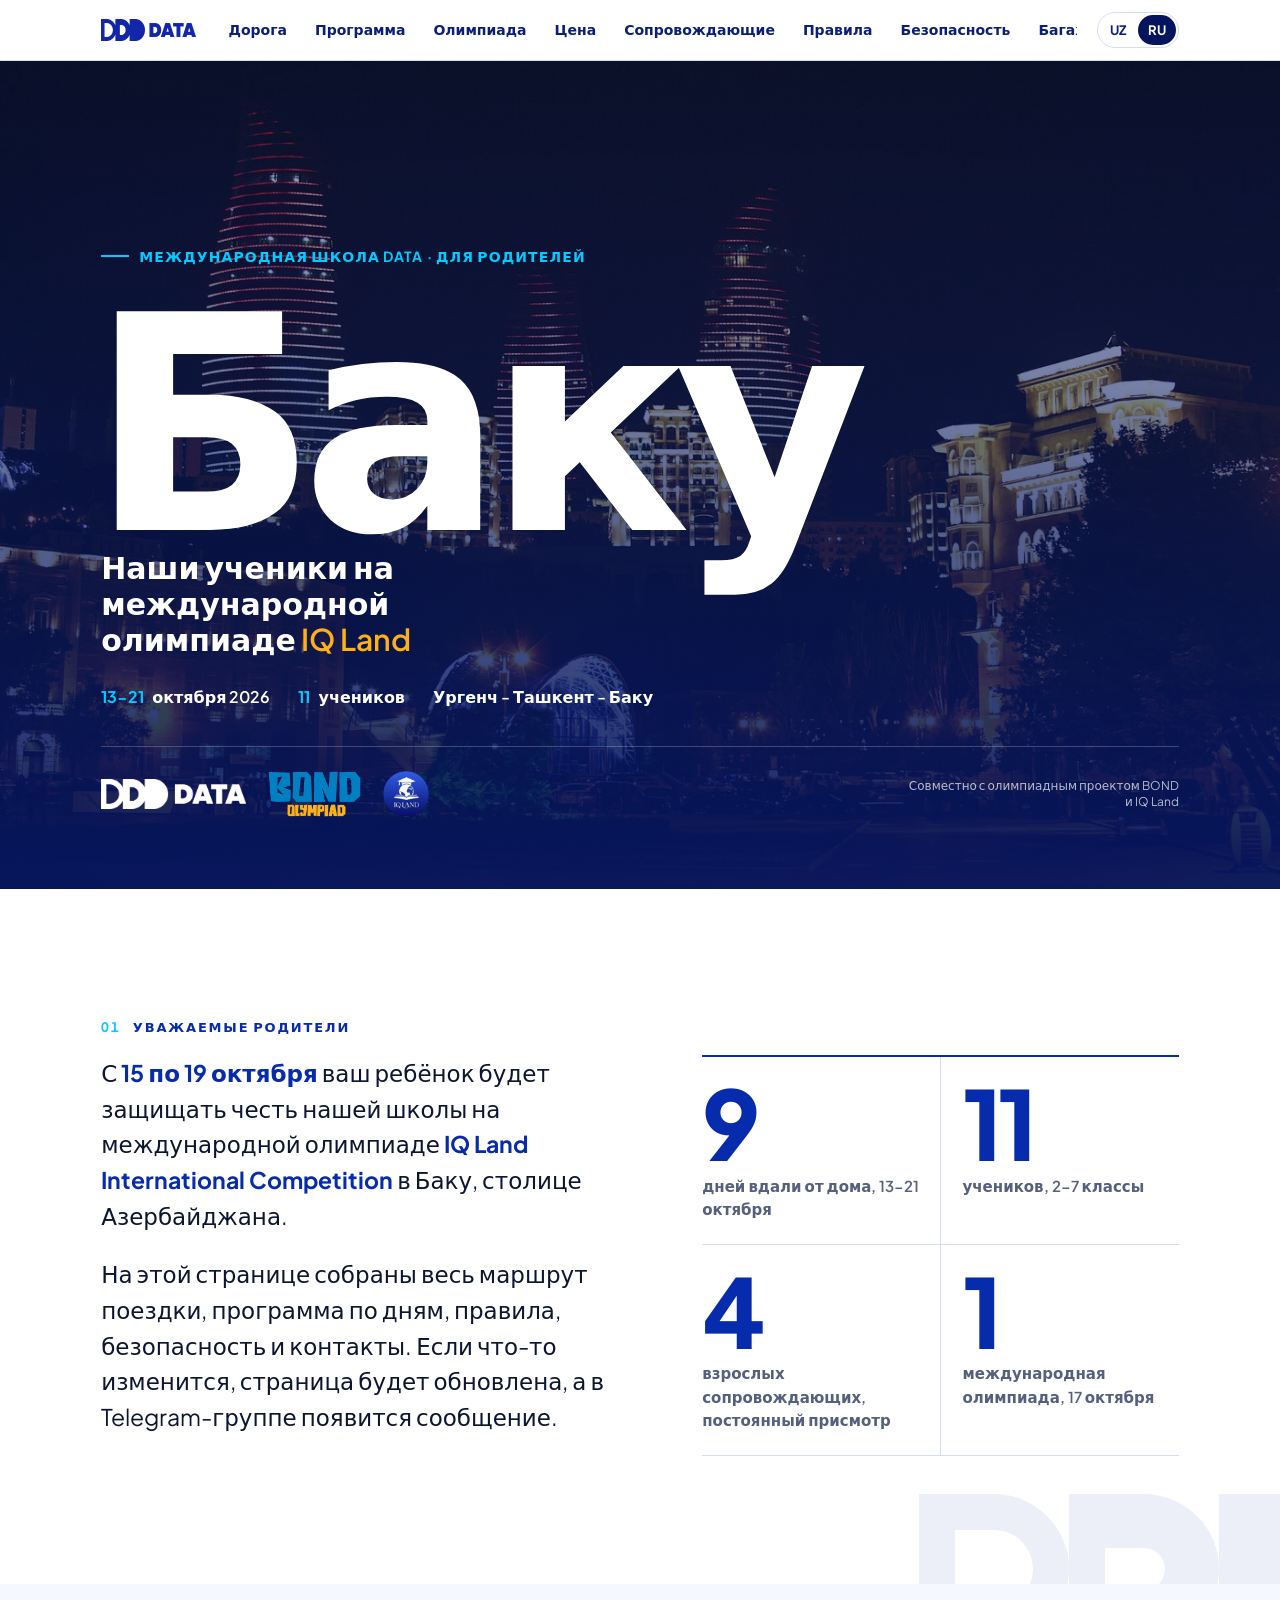
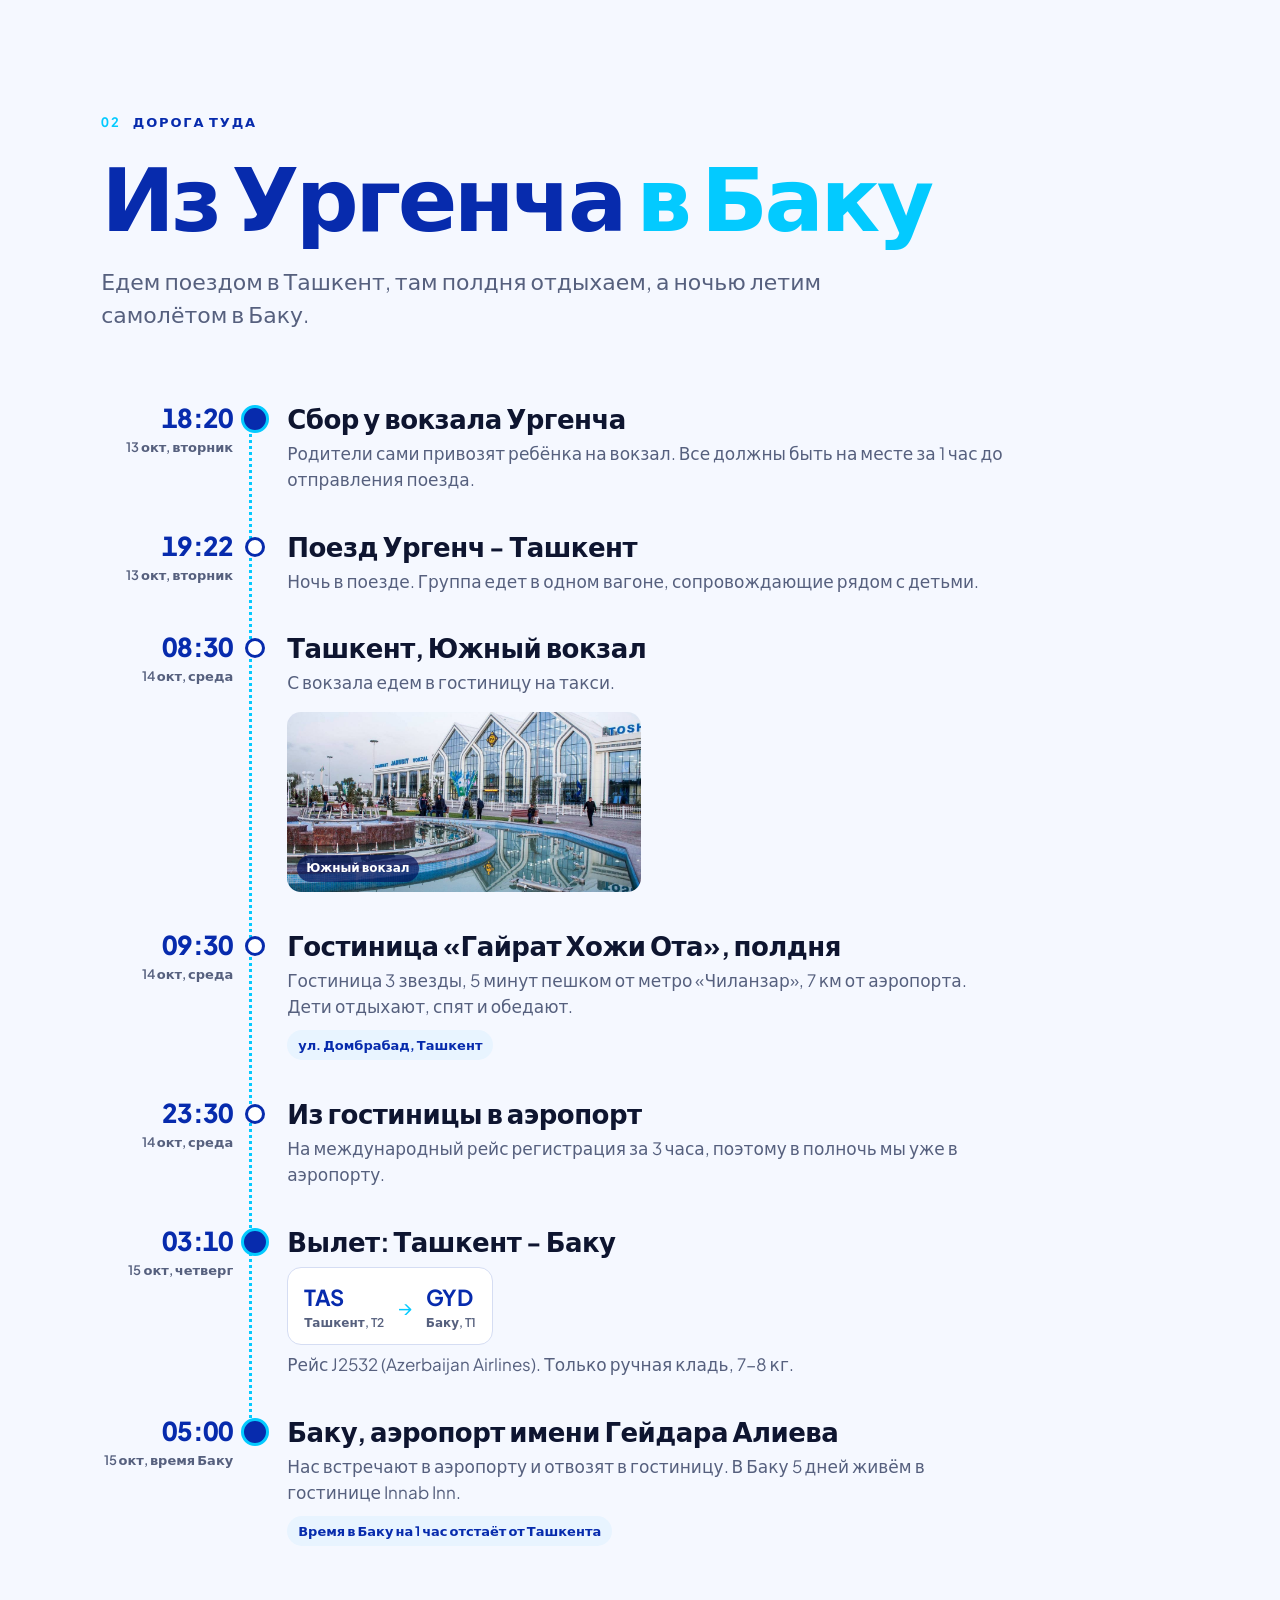
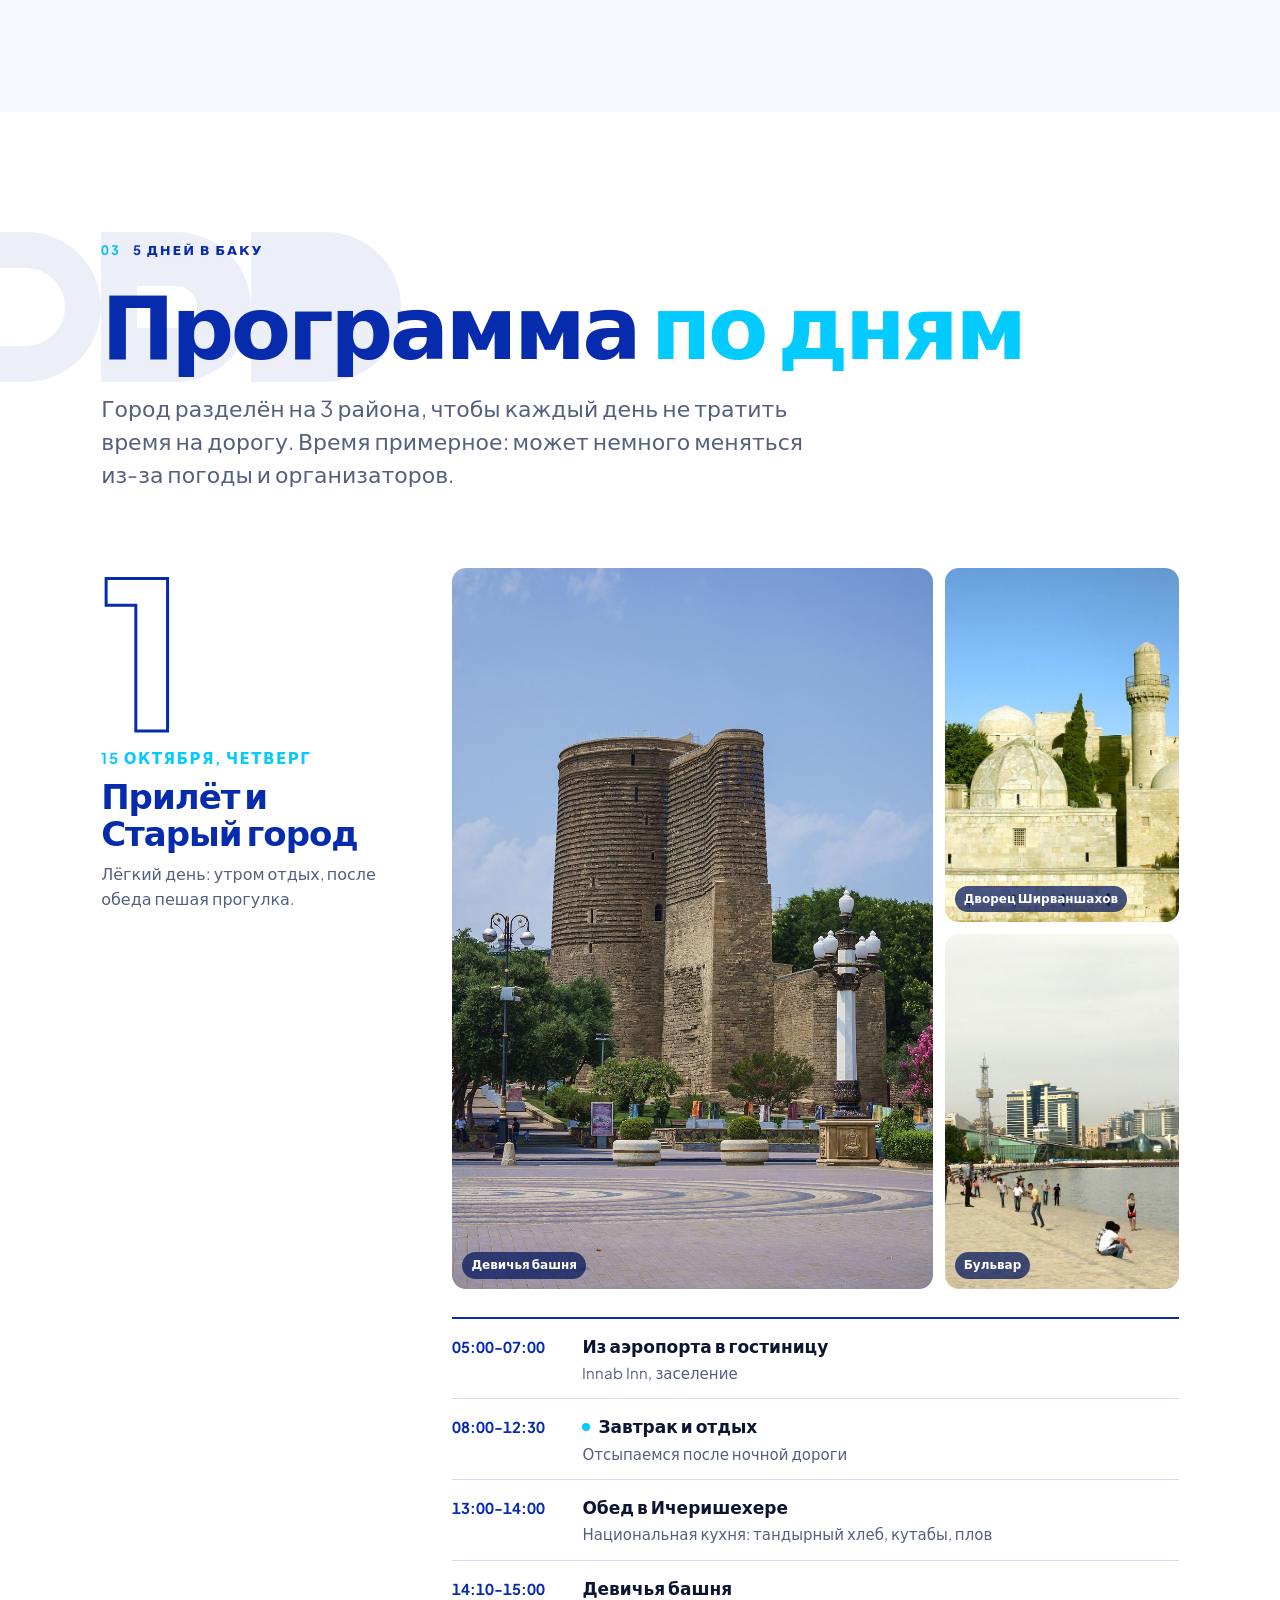
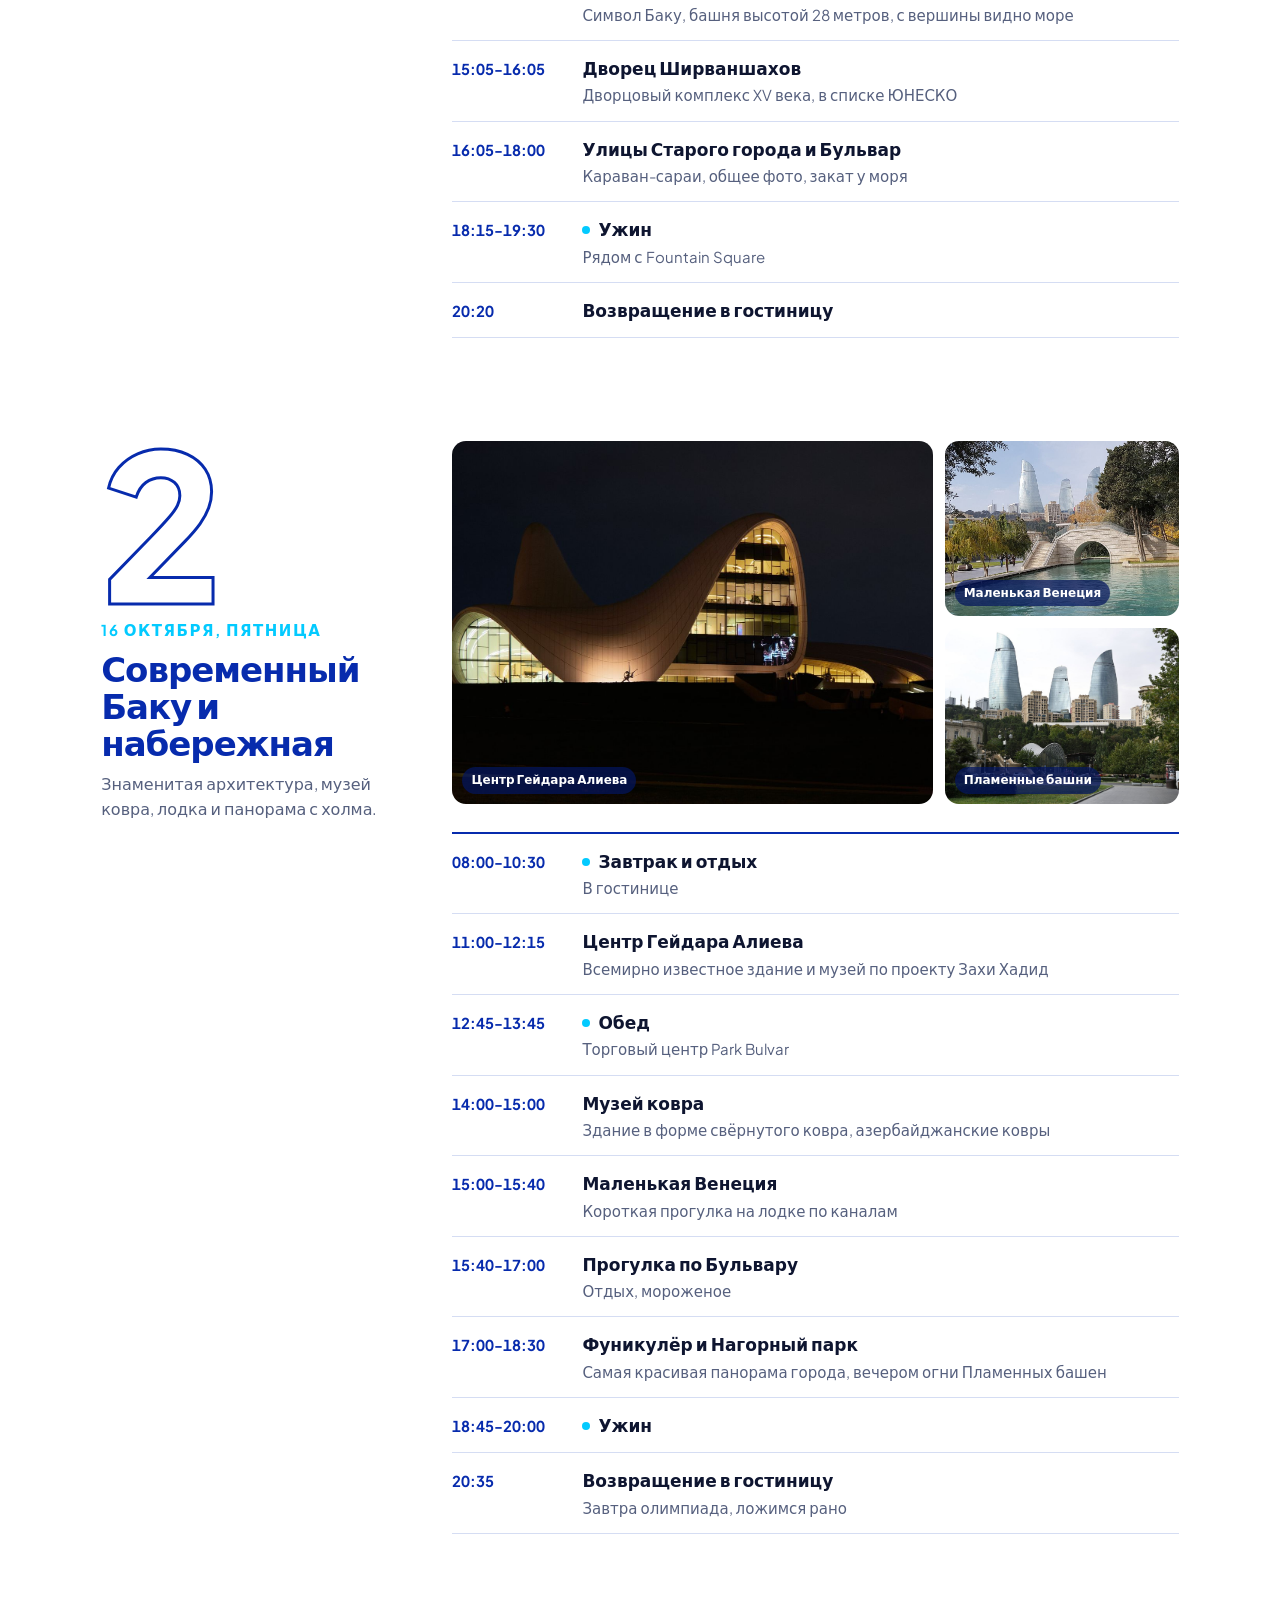
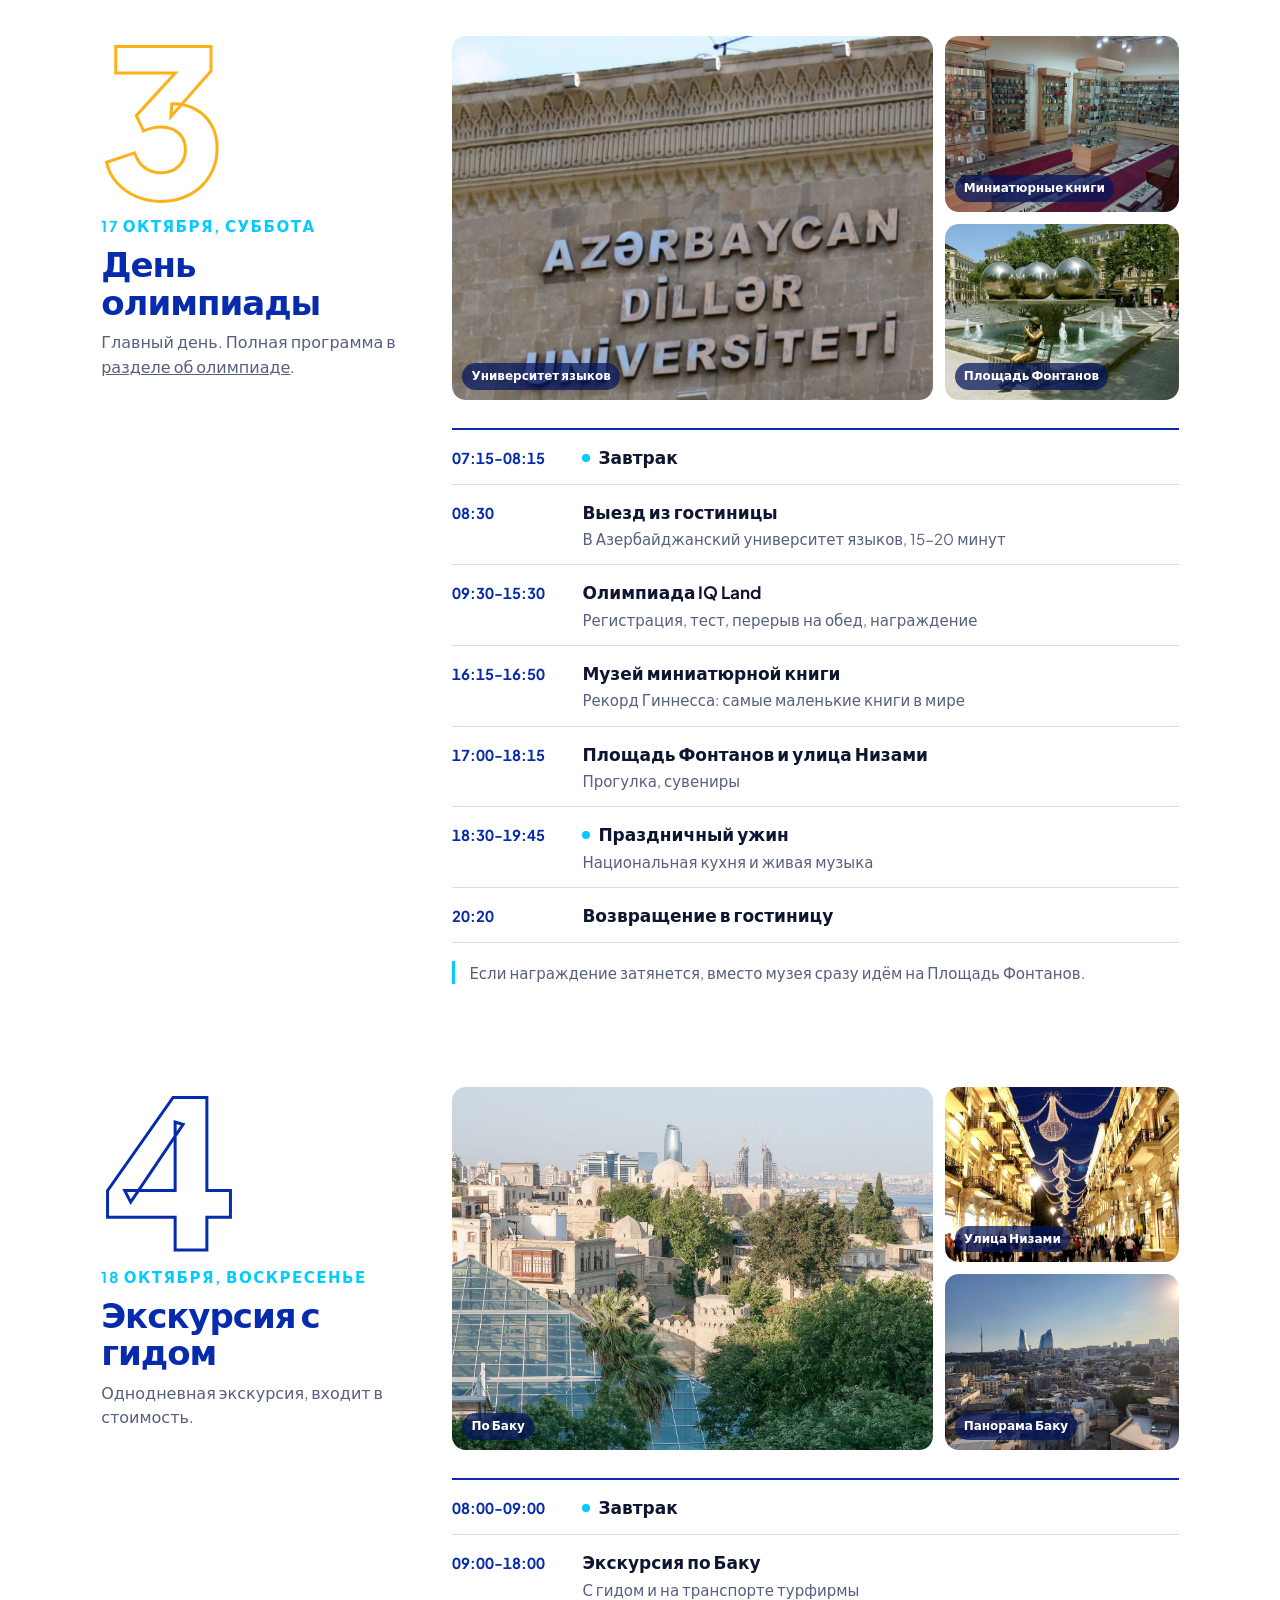
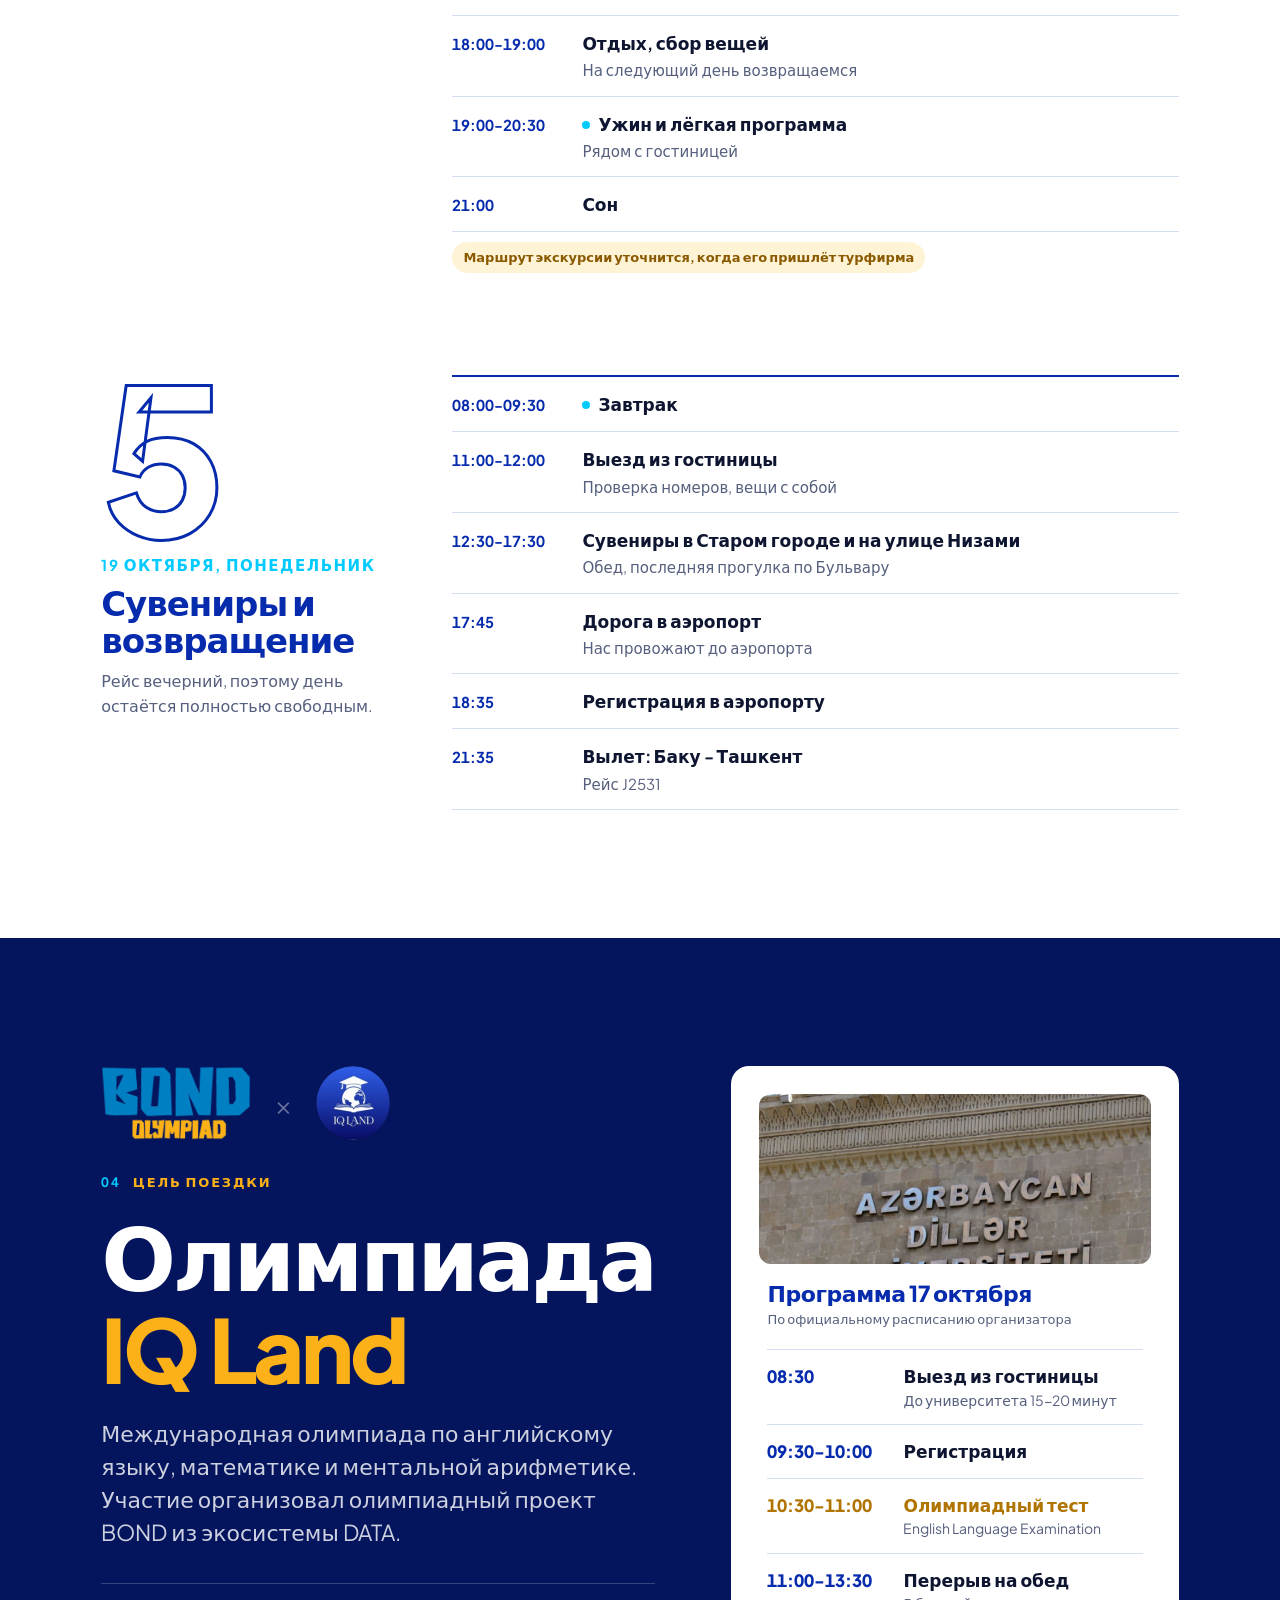
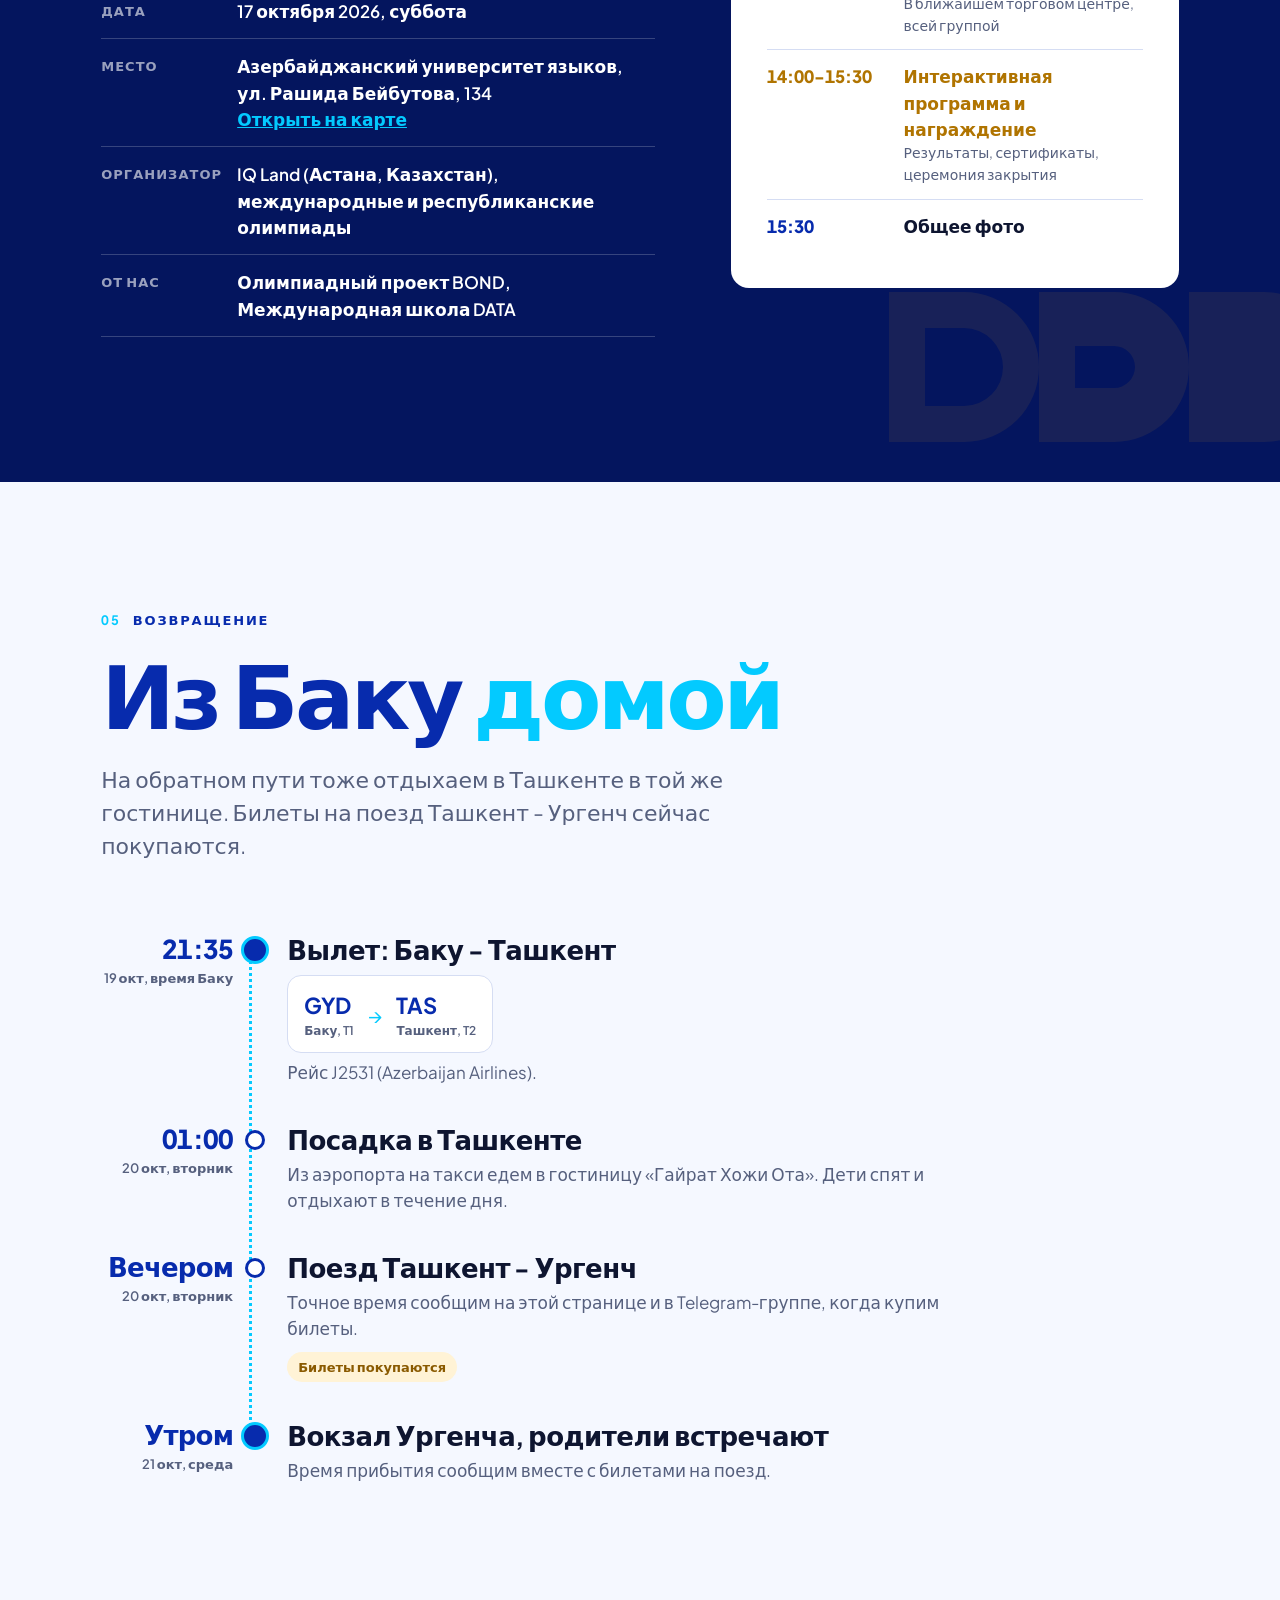
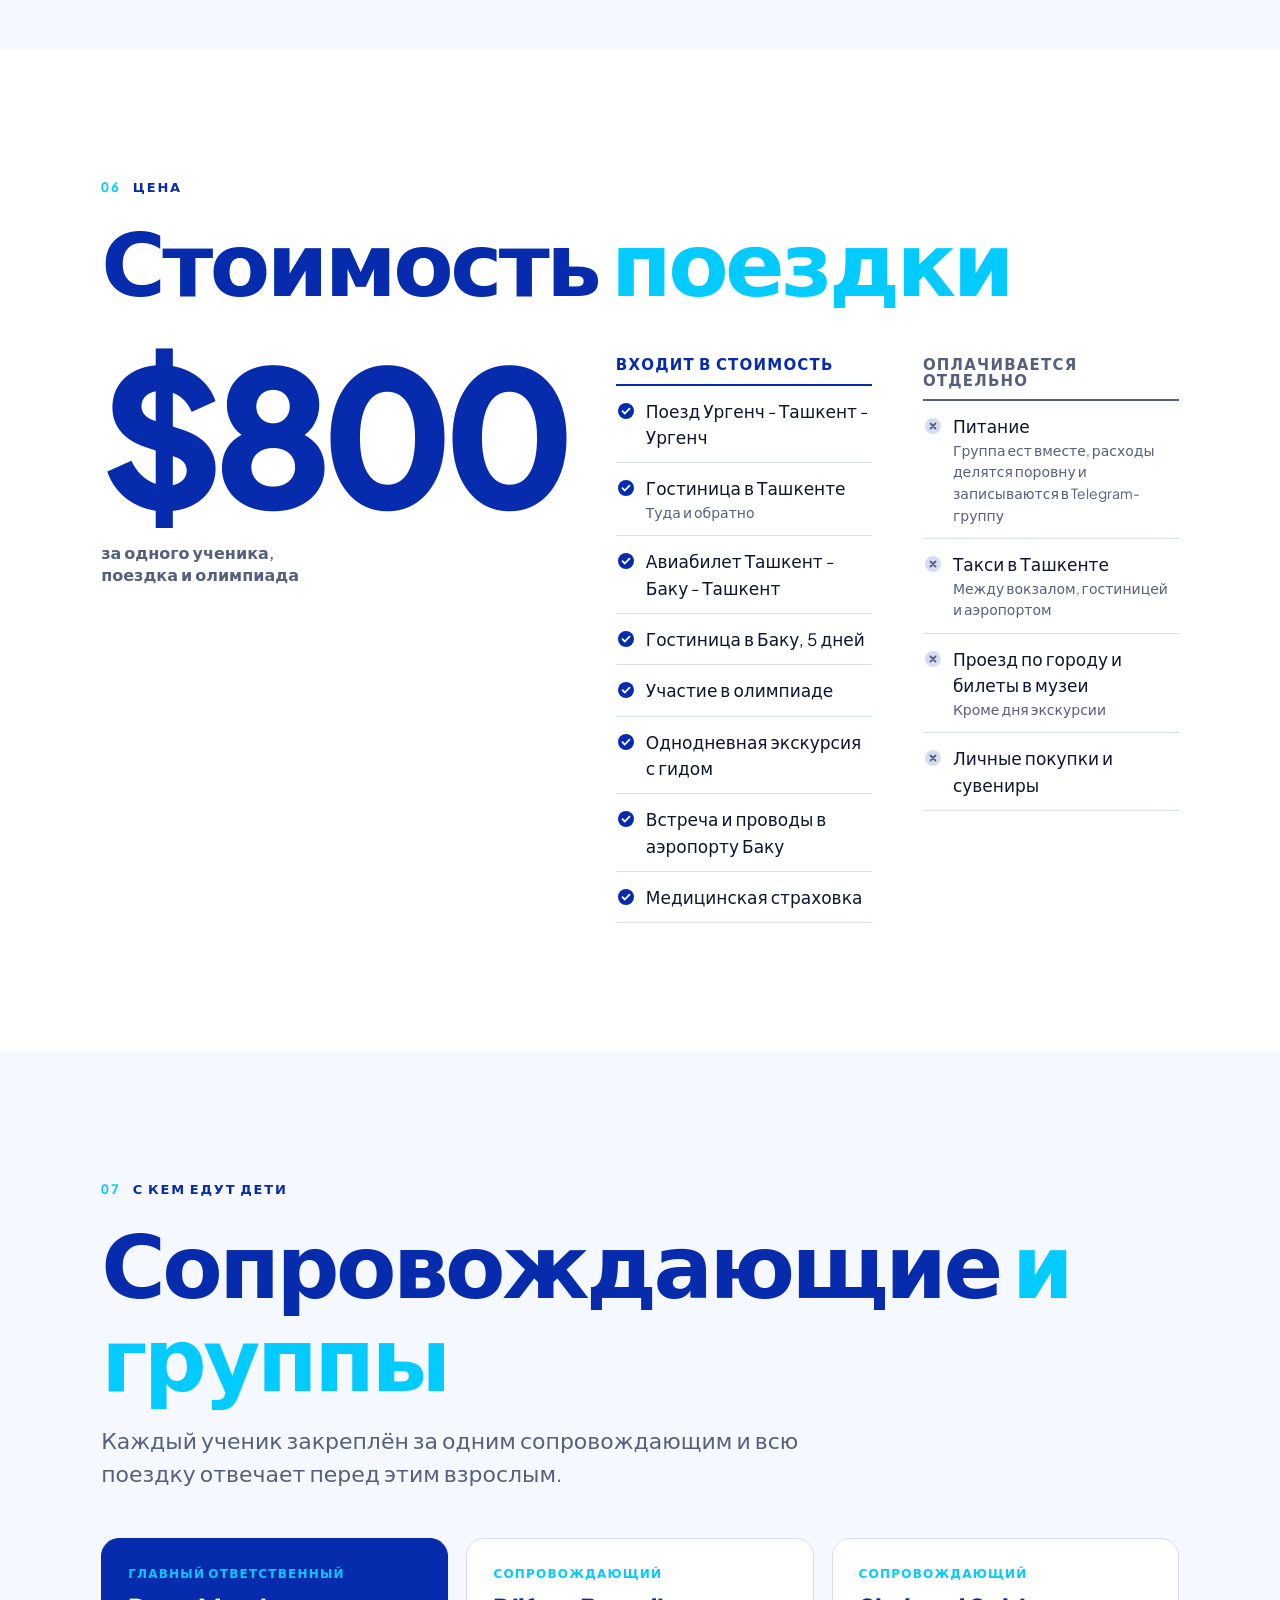
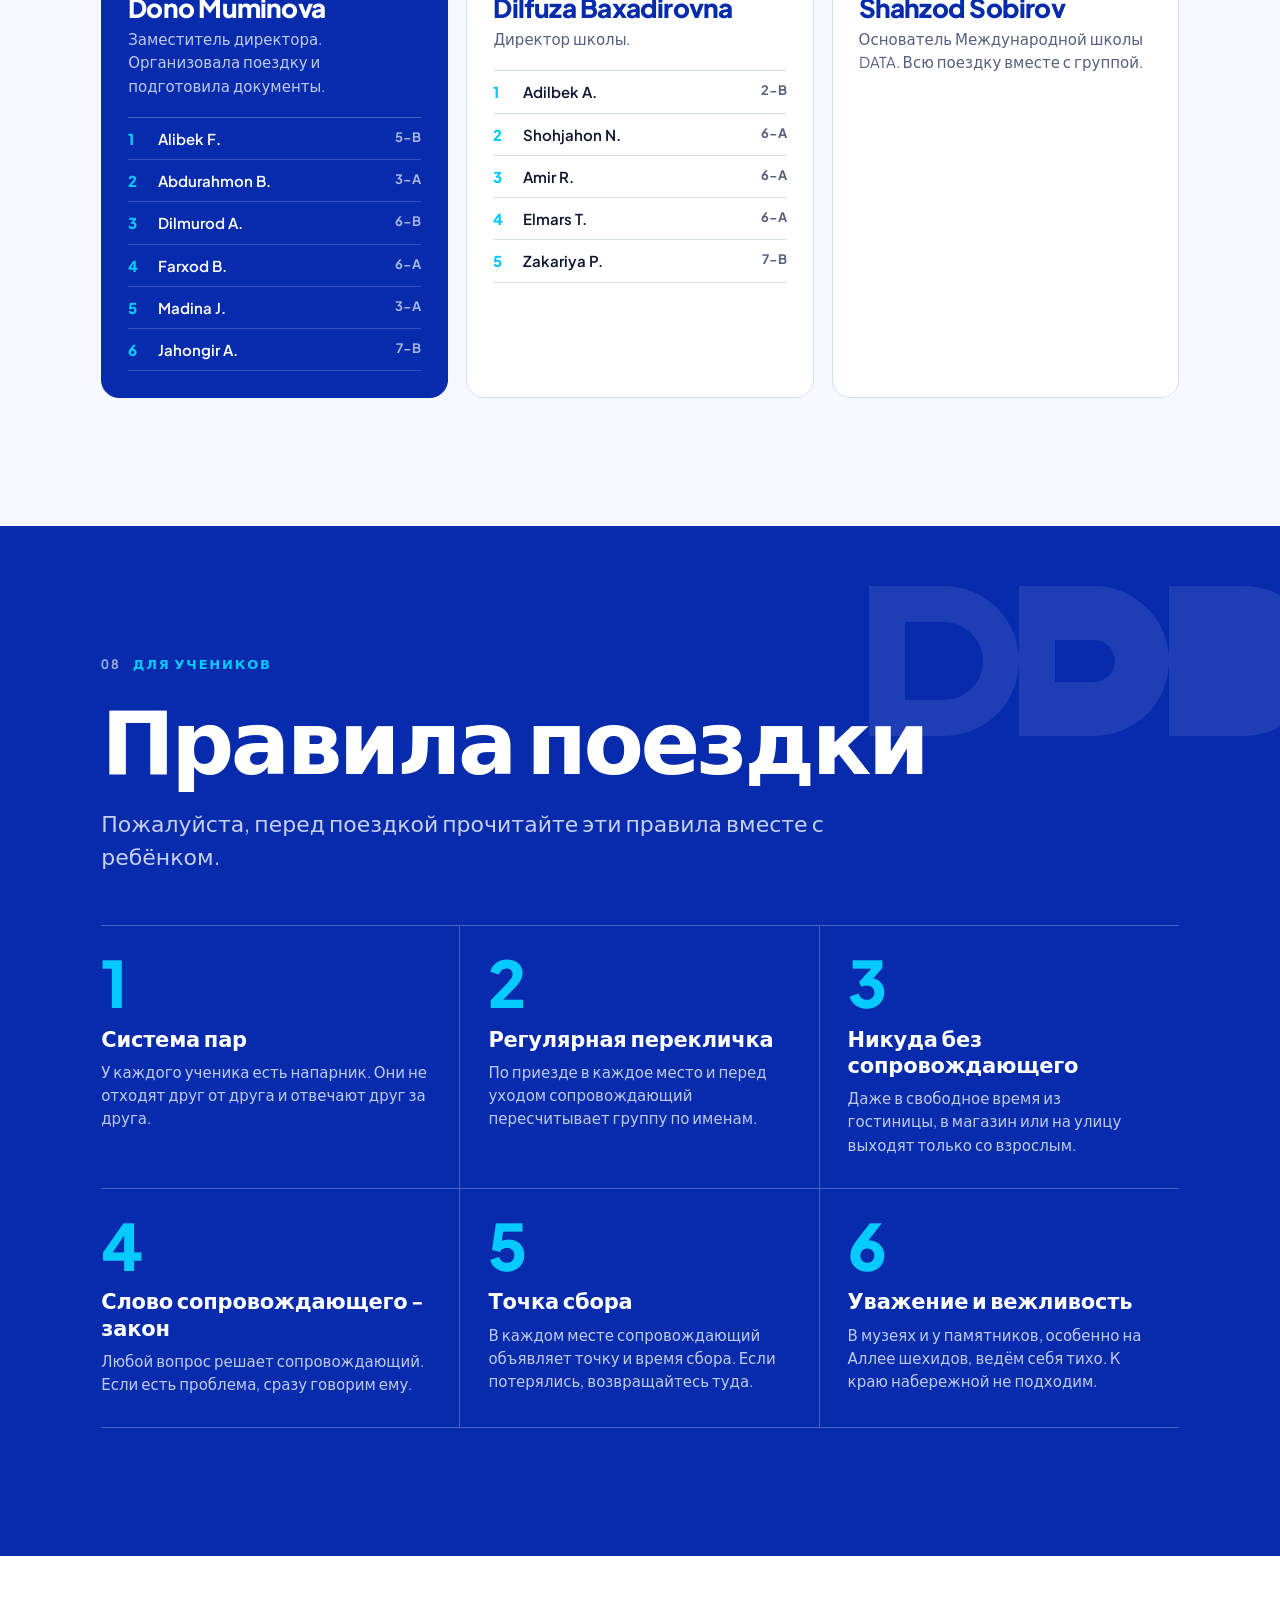
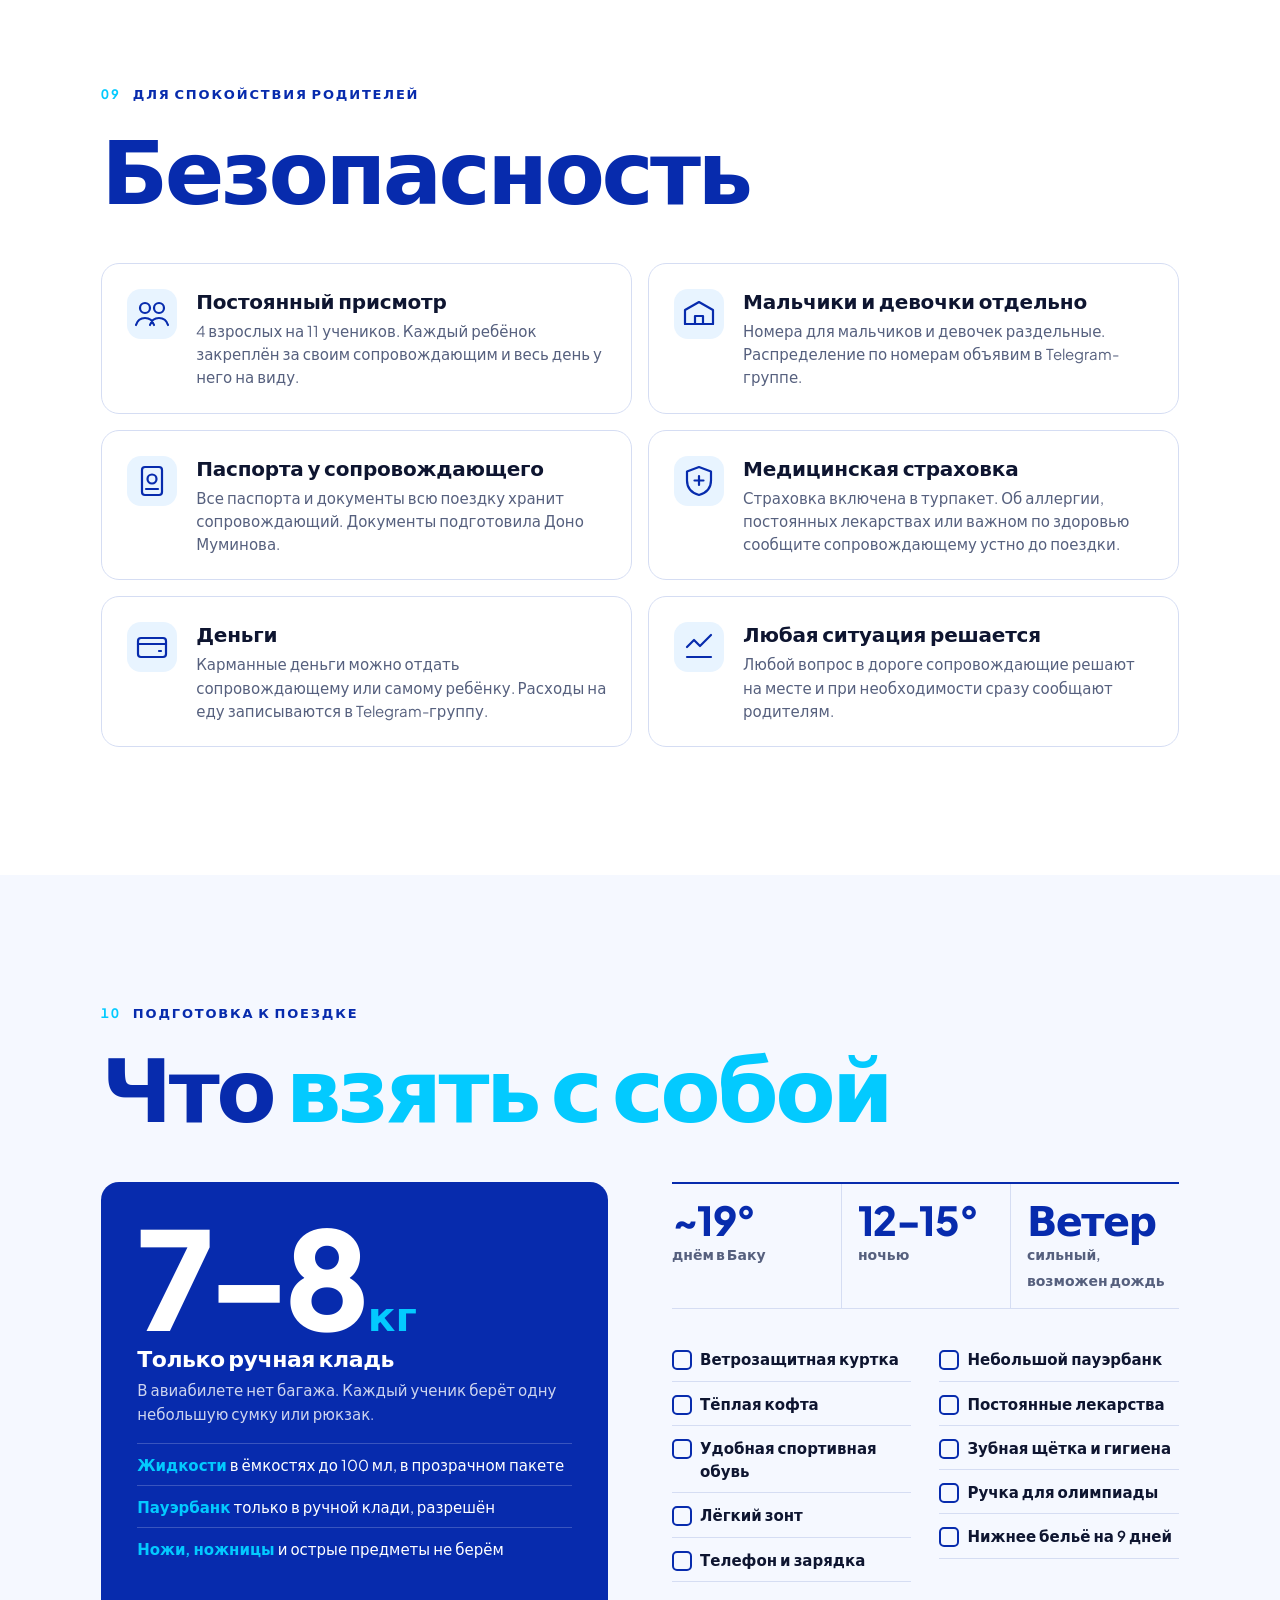
==== ru.html @ d2e6fbbd "Rus tili versiyasi (ru.html) va til almashtirgich qo'shildi Ism-familiya tuzatildi: Shahzod Sobirov." ====
<!doctype html>
<html lang="ru">
<head>
<meta charset="utf-8">
<meta name="viewport" content="width=device-width, initial-scale=1, viewport-fit=cover">
<title>Поездка в Баку 2026 - Международная школа DATA</title>
<meta name="description" content="Для родителей: 13-21 октября, Ургенч - Ташкент - Баку. Международная олимпиада IQ Land, программа поездки, правила, безопасность и связь.">
<meta name="robots" content="noindex, nofollow">
<meta name="theme-color" content="#04155E">
<meta property="og:type" content="website">
<meta property="og:title" content="Поездка в Баку 2026 - Международная школа DATA">
<meta property="og:description" content="Для родителей: программа, олимпиада, правила, безопасность и связь. 13-21 октября.">
<meta property="og:image" content="assets/og.jpg">
<link rel="alternate" hreflang="uz" href="index.html">
<link rel="icon" href="assets/logo/favicon.png">
<link rel="preconnect" href="https://fonts.googleapis.com">
<link rel="preconnect" href="https://fonts.gstatic.com" crossorigin>
<link href="https://fonts.googleapis.com/css2?family=Plus+Jakarta+Sans:wght@400;500;600;700;800&display=swap" rel="stylesheet">
<link rel="stylesheet" href="style.css">
</head>
<body>

<svg width="0" height="0" style="position:absolute" aria-hidden="true">
  <defs>
    <symbol id="ddd" viewBox="0 0 300 100">
      <path fill-rule="evenodd" d="M0 0H50A50 50 0 0 1 50 100H0ZM24 24H50A26 26 0 0 1 50 76H24Z"/>
      <path fill-rule="evenodd" d="M100 0H150A50 50 0 0 1 150 100H100ZM124 36H150A14 14 0 0 1 150 64H124Z"/>
      <path d="M200 0H250A50 50 0 0 1 250 100H200Z"/>
    </symbol>
  </defs>
</svg>

<header class="bar">
  <div class="wrap">
    <a href="#top" aria-label="В начало"><img class="bar__logo" src="assets/logo/data-blue.png" alt="Международная школа DATA"></a>
    <nav aria-label="Разделы">
      <a href="#yol">Дорога</a>
      <a href="#dastur">Программа</a>
      <a href="#olimpiada">Олимпиада</a>
      <a href="#narx">Цена</a>
      <a href="#nazoratchilar">Сопровождающие</a>
      <a href="#qoidalar">Правила</a>
      <a href="#xavfsizlik">Безопасность</a>
      <a href="#yuk">Багаж</a>
      <a href="#aloqa">Связь</a>
    </nav>
    <div class="lang" aria-label="Язык"><a href="index.html" lang="uz">UZ</a><a href="ru.html" aria-current="page" lang="ru">RU</a></div>
  </div>
</header>

<main id="top">

<!-- 1. HERO -->
<section class="hero">
  <img class="hero__img" src="assets/img/cover.jpg" alt="Вечерний Баку, Пламенные башни" fetchpriority="high">
  <div class="wrap">
    <div class="hero__kicker">Международная школа DATA · Для родителей</div>
    <h1>Баку</h1>
    <p class="hero__sub">Наши ученики на международной олимпиаде <em>IQ Land</em></p>
    <div class="hero__meta">
      <span><b>13-21</b> октября 2026</span>
      <span><b>11</b> учеников</span>
      <span>Ургенч - Ташкент - Баку</span>
    </div>
    <div class="hero__logos">
      <img src="assets/logo/data-white.png" alt="DATA">
      <img class="bond" src="assets/logo/bond.png" alt="BOND Olympiad">
      <img class="iq" src="assets/logo/iqland.png" alt="IQ Land">
      <small>Совместно с олимпиадным проектом BOND<br>и IQ Land</small>
    </div>
  </div>
</section>

<!-- 2. INTRO -->
<section class="sec">
  <svg class="ddd" style="right:-120px;bottom:-60px;color:var(--blue)" fill="currentColor"><use href="#ddd"/></svg>
  <div class="wrap">
    <div class="eyebrow"><i>01</i> Уважаемые родители</div>
    <div class="intro">
      <div class="letter">
        <p>С <strong>15 по 19 октября</strong> ваш ребёнок будет защищать честь нашей школы на международной олимпиаде <strong>IQ Land International Competition</strong> в Баку, столице Азербайджана.</p>
        <p>На этой странице собраны весь маршрут поездки, программа по дням, правила, безопасность и контакты. Если что-то изменится, страница будет обновлена, а в Telegram-группе появится сообщение.</p>
      </div>
      <div class="nums">
        <div class="num"><b>9</b><span>дней вдали от дома, 13-21 октября</span></div>
        <div class="num"><b>11</b><span>учеников, 2-7 классы</span></div>
        <div class="num"><b>4</b><span>взрослых сопровождающих, постоянный присмотр</span></div>
        <div class="num"><b>1</b><span>международная олимпиада, 17 октября</span></div>
      </div>
    </div>
  </div>
</section>

<!-- 3. ROUTE THERE -->
<section class="sec sec--paper" id="yol">
  <div class="wrap">
    <div class="eyebrow"><i>02</i> Дорога туда</div>
    <h2 class="h2">Из Ургенча <span>в Баку</span></h2>
    <p class="lead">Едем поездом в Ташкент, там полдня отдыхаем, а ночью летим самолётом в Баку.</p>

    <div class="route">
      <div class="stop stop--big">
        <div class="stop__time"><b>18:20</b><small>13 окт, вторник</small></div>
        <div class="stop__body">
          <h3>Сбор у вокзала Ургенча</h3>
          <p>Родители сами привозят ребёнка на вокзал. Все должны быть на месте за 1 час до отправления поезда.</p>
        </div>
      </div>
      <div class="stop">
        <div class="stop__time"><b>19:22</b><small>13 окт, вторник</small></div>
        <div class="stop__body">
          <h3>Поезд Ургенч - Ташкент</h3>
          <p>Ночь в поезде. Группа едет в одном вагоне, сопровождающие рядом с детьми.</p>
        </div>
      </div>
      <div class="stop">
        <div class="stop__time"><b>08:30</b><small>14 окт, среда</small></div>
        <div class="stop__body">
          <h3>Ташкент, Южный вокзал</h3>
          <p>С вокзала едем в гостиницу на такси.</p>
          <div class="photo-strip">
            <figure><img src="assets/img/station.jpg" alt="Южный вокзал Ташкента" loading="lazy"><figcaption>Южный вокзал</figcaption></figure>
          </div>
        </div>
      </div>
      <div class="stop">
        <div class="stop__time"><b>09:30</b><small>14 окт, среда</small></div>
        <div class="stop__body">
          <h3>Гостиница «Гайрат Хожи Ота», полдня</h3>
          <p>Гостиница 3 звезды, 5 минут пешком от метро «Чиланзар», 7 км от аэропорта. Дети отдыхают, спят и обедают.</p>
          <span class="tag">ул. Домбрабад, Ташкент</span>
        </div>
      </div>
      <div class="stop">
        <div class="stop__time"><b>23:30</b><small>14 окт, среда</small></div>
        <div class="stop__body">
          <h3>Из гостиницы в аэропорт</h3>
          <p>На международный рейс регистрация за 3 часа, поэтому в полночь мы уже в аэропорту.</p>
        </div>
      </div>
      <div class="stop stop--big">
        <div class="stop__time"><b>03:10</b><small>15 окт, четверг</small></div>
        <div class="stop__body">
          <h3>Вылет: Ташкент - Баку</h3>
          <div class="ticket">
            <div><b>TAS</b><span>Ташкент, T2</span></div>
            <div class="arrow">→</div>
            <div><b>GYD</b><span>Баку, T1</span></div>
          </div>
          <p>Рейс J2532 (Azerbaijan Airlines). Только ручная кладь, 7-8 кг.</p>
        </div>
      </div>
      <div class="stop stop--big">
        <div class="stop__time"><b>05:00</b><small>15 окт, время Баку</small></div>
        <div class="stop__body">
          <h3>Баку, аэропорт имени Гейдара Алиева</h3>
          <p>Нас встречают в аэропорту и отвозят в гостиницу. В Баку 5 дней живём в гостинице Innab Inn.</p>
          <span class="tag">Время в Баку на 1 час отстаёт от Ташкента</span>
        </div>
      </div>
    </div>
  </div>
</section>

<!-- 4. PROGRAM -->
<section class="sec" id="dastur">
  <svg class="ddd" style="left:-80px;top:120px;color:var(--blue)" fill="currentColor"><use href="#ddd"/></svg>
  <div class="wrap">
    <div class="eyebrow"><i>03</i> 5 дней в Баку</div>
    <h2 class="h2">Программа <span>по дням</span></h2>
    <p class="lead">Город разделён на 3 района, чтобы каждый день не тратить время на дорогу. Время примерное: может немного меняться из-за погоды и организаторов.</p>

    <div class="days">

      <article class="day">
        <div class="day__head">
          <div class="day__num">1</div>
          <div class="day__date">15 октября, четверг</div>
          <h3>Прилёт и Старый город</h3>
          <p>Лёгкий день: утром отдых, после обеда пешая прогулка.</p>
        </div>
        <div>
          <div class="day__photos">
            <figure><img src="assets/img/maiden.jpg" alt="Девичья башня" loading="lazy"><figcaption>Девичья башня</figcaption></figure>
            <figure><img src="assets/img/shirvan.jpg" alt="Дворец Ширваншахов" loading="lazy"><figcaption>Дворец Ширваншахов</figcaption></figure>
            <figure><img src="assets/img/boulevard.jpg" alt="Приморский бульвар" loading="lazy"><figcaption>Бульвар</figcaption></figure>
          </div>
          <ol class="plan">
            <li><time>05:00-07:00</time><div><b>Из аэропорта в гостиницу</b><span>Innab Inn, заселение</span></div></li>
            <li class="meal"><time>08:00-12:30</time><div><b>Завтрак и отдых</b><span>Отсыпаемся после ночной дороги</span></div></li>
            <li><time>13:00-14:00</time><div><b>Обед в Ичеришехере</b><span>Национальная кухня: тандырный хлеб, кутабы, плов</span></div></li>
            <li><time>14:10-15:00</time><div><b>Девичья башня</b><span>Символ Баку, башня высотой 28 метров, с вершины видно море</span></div></li>
            <li><time>15:05-16:05</time><div><b>Дворец Ширваншахов</b><span>Дворцовый комплекс XV века, в списке ЮНЕСКО</span></div></li>
            <li><time>16:05-18:00</time><div><b>Улицы Старого города и Бульвар</b><span>Караван-сараи, общее фото, закат у моря</span></div></li>
            <li class="meal"><time>18:15-19:30</time><div><b>Ужин</b><span>Рядом с Fountain Square</span></div></li>
            <li><time>20:20</time><div><b>Возвращение в гостиницу</b></div></li>
          </ol>
        </div>
      </article>

      <article class="day">
        <div class="day__head">
          <div class="day__num">2</div>
          <div class="day__date">16 октября, пятница</div>
          <h3>Современный Баку и набережная</h3>
          <p>Знаменитая архитектура, музей ковра, лодка и панорама с холма.</p>
        </div>
        <div>
          <div class="day__photos">
            <figure><img src="assets/img/hac.jpg" alt="Центр Гейдара Алиева" loading="lazy"><figcaption>Центр Гейдара Алиева</figcaption></figure>
            <figure><img src="assets/img/venice.jpg" alt="Маленькая Венеция" loading="lazy"><figcaption>Маленькая Венеция</figcaption></figure>
            <figure><img src="assets/img/flame.jpg" alt="Пламенные башни" loading="lazy"><figcaption>Пламенные башни</figcaption></figure>
          </div>
          <ol class="plan">
            <li class="meal"><time>08:00-10:30</time><div><b>Завтрак и отдых</b><span>В гостинице</span></div></li>
            <li><time>11:00-12:15</time><div><b>Центр Гейдара Алиева</b><span>Всемирно известное здание и музей по проекту Захи Хадид</span></div></li>
            <li class="meal"><time>12:45-13:45</time><div><b>Обед</b><span>Торговый центр Park Bulvar</span></div></li>
            <li><time>14:00-15:00</time><div><b>Музей ковра</b><span>Здание в форме свёрнутого ковра, азербайджанские ковры</span></div></li>
            <li><time>15:00-15:40</time><div><b>Маленькая Венеция</b><span>Короткая прогулка на лодке по каналам</span></div></li>
            <li><time>15:40-17:00</time><div><b>Прогулка по Бульвару</b><span>Отдых, мороженое</span></div></li>
            <li><time>17:00-18:30</time><div><b>Фуникулёр и Нагорный парк</b><span>Самая красивая панорама города, вечером огни Пламенных башен</span></div></li>
            <li class="meal"><time>18:45-20:00</time><div><b>Ужин</b></div></li>
            <li><time>20:35</time><div><b>Возвращение в гостиницу</b><span>Завтра олимпиада, ложимся рано</span></div></li>
          </ol>
        </div>
      </article>

      <article class="day day--olymp">
        <div class="day__head">
          <div class="day__num">3</div>
          <div class="day__date">17 октября, суббота</div>
          <h3>День олимпиады</h3>
          <p>Главный день. Полная программа в <a href="#olimpiada">разделе об олимпиаде</a>.</p>
        </div>
        <div>
          <div class="day__photos">
            <figure><img src="assets/img/adu.jpg" alt="Азербайджанский университет языков" loading="lazy"><figcaption>Университет языков</figcaption></figure>
            <figure><img src="assets/img/minibooks.jpg" alt="Музей миниатюрной книги" loading="lazy"><figcaption>Миниатюрные книги</figcaption></figure>
            <figure><img src="assets/img/fountain.jpg" alt="Площадь Фонтанов" loading="lazy"><figcaption>Площадь Фонтанов</figcaption></figure>
          </div>
          <ol class="plan">
            <li class="meal"><time>07:15-08:15</time><div><b>Завтрак</b></div></li>
            <li><time>08:30</time><div><b>Выезд из гостиницы</b><span>В Азербайджанский университет языков, 15-20 минут</span></div></li>
            <li><time>09:30-15:30</time><div><b>Олимпиада IQ Land</b><span>Регистрация, тест, перерыв на обед, награждение</span></div></li>
            <li><time>16:15-16:50</time><div><b>Музей миниатюрной книги</b><span>Рекорд Гиннесса: самые маленькие книги в мире</span></div></li>
            <li><time>17:00-18:15</time><div><b>Площадь Фонтанов и улица Низами</b><span>Прогулка, сувениры</span></div></li>
            <li class="meal"><time>18:30-19:45</time><div><b>Праздничный ужин</b><span>Национальная кухня и живая музыка</span></div></li>
            <li><time>20:20</time><div><b>Возвращение в гостиницу</b></div></li>
          </ol>
          <p class="note">Если награждение затянется, вместо музея сразу идём на Площадь Фонтанов.</p>
        </div>
      </article>

      <article class="day">
        <div class="day__head">
          <div class="day__num">4</div>
          <div class="day__date">18 октября, воскресенье</div>
          <h3>Экскурсия с гидом</h3>
          <p>Однодневная экскурсия, входит в стоимость.</p>
        </div>
        <div>
          <div class="day__photos">
            <figure><img src="assets/img/icheri.jpg" alt="Баку" loading="lazy"><figcaption>По Баку</figcaption></figure>
            <figure><img src="assets/img/nizami.jpg" alt="Улица Низами" loading="lazy"><figcaption>Улица Низами</figcaption></figure>
            <figure><img src="assets/img/highland.jpg" alt="Панорама Баку" loading="lazy"><figcaption>Панорама Баку</figcaption></figure>
          </div>
          <ol class="plan">
            <li class="meal"><time>08:00-09:00</time><div><b>Завтрак</b></div></li>
            <li><time>09:00-18:00</time><div><b>Экскурсия по Баку</b><span>С гидом и на транспорте турфирмы</span></div></li>
            <li><time>18:00-19:00</time><div><b>Отдых, сбор вещей</b><span>На следующий день возвращаемся</span></div></li>
            <li class="meal"><time>19:00-20:30</time><div><b>Ужин и лёгкая программа</b><span>Рядом с гостиницей</span></div></li>
            <li><time>21:00</time><div><b>Сон</b></div></li>
          </ol>
          <span class="tag tag--warn">Маршрут экскурсии уточнится, когда его пришлёт турфирма</span>
        </div>
      </article>

      <article class="day">
        <div class="day__head">
          <div class="day__num">5</div>
          <div class="day__date">19 октября, понедельник</div>
          <h3>Сувениры и возвращение</h3>
          <p>Рейс вечерний, поэтому день остаётся полностью свободным.</p>
        </div>
        <div>
          <ol class="plan">
            <li class="meal"><time>08:00-09:30</time><div><b>Завтрак</b></div></li>
            <li><time>11:00-12:00</time><div><b>Выезд из гостиницы</b><span>Проверка номеров, вещи с собой</span></div></li>
            <li><time>12:30-17:30</time><div><b>Сувениры в Старом городе и на улице Низами</b><span>Обед, последняя прогулка по Бульвару</span></div></li>
            <li><time>17:45</time><div><b>Дорога в аэропорт</b><span>Нас провожают до аэропорта</span></div></li>
            <li><time>18:35</time><div><b>Регистрация в аэропорту</b></div></li>
            <li><time>21:35</time><div><b>Вылет: Баку - Ташкент</b><span>Рейс J2531</span></div></li>
          </ol>
        </div>
      </article>

    </div>
  </div>
</section>

<!-- 5. OLYMPIAD -->
<section class="sec olymp" id="olimpiada">
  <svg class="ddd" style="right:-90px;bottom:40px;color:var(--bond-yellow);opacity:.08" fill="currentColor"><use href="#ddd"/></svg>
  <div class="wrap">
    <div class="olymp__grid">
      <div>
        <div class="olymp__logos">
          <img class="bond" src="assets/logo/bond.png" alt="BOND Olympiad">
          <span class="x">×</span>
          <img class="iq" src="assets/logo/iqland.png" alt="IQ Land">
        </div>
        <div class="eyebrow"><i>04</i> Цель поездки</div>
        <h2 class="h2">Олимпиада <span>IQ Land</span></h2>
        <p class="lead">Международная олимпиада по английскому языку, математике и ментальной арифметике. Участие организовал олимпиадный проект BOND из экосистемы DATA.</p>
        <dl class="facts">
          <div><dt>Дата</dt><dd>17 октября 2026, суббота</dd></div>
          <div><dt>Место</dt><dd>Азербайджанский университет языков, ул. Рашида Бейбутова, 134<br><a href="https://www.google.com/maps/search/?api=1&amp;query=40.395141,49.860335" target="_blank" rel="noopener">Открыть на карте</a></dd></div>
          <div><dt>Организатор</dt><dd>IQ Land (Астана, Казахстан), международные и республиканские олимпиады</dd></div>
          <div><dt>От нас</dt><dd>Олимпиадный проект BOND, Международная школа DATA</dd></div>
        </dl>
      </div>
      <div class="schedule">
        <div class="photo"><img src="assets/img/adu.jpg" alt="Азербайджанский университет языков" loading="lazy"></div>
        <h3>Программа 17 октября</h3>
        <p class="src">По официальному расписанию организатора</p>
        <ol>
          <li><time>08:30</time><div><b>Выезд из гостиницы</b><span>До университета 15-20 минут</span></div></li>
          <li><time>09:30-10:00</time><div><b>Регистрация</b></div></li>
          <li class="hl"><time>10:30-11:00</time><div><b>Олимпиадный тест</b><span>English Language Examination</span></div></li>
          <li><time>11:00-13:30</time><div><b>Перерыв на обед</b><span>В ближайшем торговом центре, всей группой</span></div></li>
          <li class="hl"><time>14:00-15:30</time><div><b>Интерактивная программа и награждение</b><span>Результаты, сертификаты, церемония закрытия</span></div></li>
          <li><time>15:30</time><div><b>Общее фото</b></div></li>
        </ol>
      </div>
    </div>
  </div>
</section>

<!-- 6. RETURN -->
<section class="sec sec--paper">
  <div class="wrap">
    <div class="eyebrow"><i>05</i> Возвращение</div>
    <h2 class="h2">Из Баку <span>домой</span></h2>
    <p class="lead">На обратном пути тоже отдыхаем в Ташкенте в той же гостинице. Билеты на поезд Ташкент - Ургенч сейчас покупаются.</p>
    <div class="route">
      <div class="stop stop--big">
        <div class="stop__time"><b>21:35</b><small>19 окт, время Баку</small></div>
        <div class="stop__body">
          <h3>Вылет: Баку - Ташкент</h3>
          <div class="ticket">
            <div><b>GYD</b><span>Баку, T1</span></div>
            <div class="arrow">→</div>
            <div><b>TAS</b><span>Ташкент, T2</span></div>
          </div>
          <p>Рейс J2531 (Azerbaijan Airlines).</p>
        </div>
      </div>
      <div class="stop">
        <div class="stop__time"><b>01:00</b><small>20 окт, вторник</small></div>
        <div class="stop__body">
          <h3>Посадка в Ташкенте</h3>
          <p>Из аэропорта на такси едем в гостиницу «Гайрат Хожи Ота». Дети спят и отдыхают в течение дня.</p>
        </div>
      </div>
      <div class="stop">
        <div class="stop__time"><b>Вечером</b><small>20 окт, вторник</small></div>
        <div class="stop__body">
          <h3>Поезд Ташкент - Ургенч</h3>
          <p>Точное время сообщим на этой странице и в Telegram-группе, когда купим билеты.</p>
          <span class="tag tag--warn">Билеты покупаются</span>
        </div>
      </div>
      <div class="stop stop--big">
        <div class="stop__time"><b>Утром</b><small>21 окт, среда</small></div>
        <div class="stop__body">
          <h3>Вокзал Ургенча, родители встречают</h3>
          <p>Время прибытия сообщим вместе с билетами на поезд.</p>
        </div>
      </div>
    </div>
  </div>
</section>

<!-- 7. PRICE -->
<section class="sec" id="narx">
  <div class="wrap">
    <div class="eyebrow"><i>06</i> Цена</div>
    <h2 class="h2">Стоимость <span>поездки</span></h2>
    <div class="price">
      <div class="price__big">$800<small>за одного ученика,<br>поездка и олимпиада</small></div>
      <div class="list">
        <h3>Входит в стоимость</h3>
        <ul>
        <li>Поезд Ургенч - Ташкент - Ургенч</li>
        <li>Гостиница в Ташкенте<span>Туда и обратно</span></li>
        <li>Авиабилет Ташкент - Баку - Ташкент</li>
        <li>Гостиница в Баку, 5 дней</li>
        <li>Участие в олимпиаде</li>
        <li>Однодневная экскурсия с гидом</li>
        <li>Встреча и проводы в аэропорту Баку</li>
        <li>Медицинская страховка</li>
      </ul>
      </div>
      <div class="list list--no">
        <h3>Оплачивается отдельно</h3>
        <ul>
        <li>Питание<span>Группа ест вместе, расходы делятся поровну и записываются в Telegram-группу</span></li>
        <li>Такси в Ташкенте<span>Между вокзалом, гостиницей и аэропортом</span></li>
        <li>Проезд по городу и билеты в музеи<span>Кроме дня экскурсии</span></li>
        <li>Личные покупки и сувениры</li>
      </ul>
      </div>
    </div>
  </div>
</section>

<!-- 8. SUPERVISORS -->
<section class="sec sec--paper" id="nazoratchilar">
  <div class="wrap">
    <div class="eyebrow"><i>07</i> С кем едут дети</div>
    <h2 class="h2">Сопровождающие <span>и группы</span></h2>
    <p class="lead">Каждый ученик закреплён за одним сопровождающим и всю поездку отвечает перед этим взрослым.</p>
    <div class="people">
      <div class="person person--lead">
        <div class="person__role">Главный ответственный</div>
        <h3>Dono Muminova</h3>
        <p>Заместитель директора. Организовала поездку и подготовила документы.</p>
        <ul class="roster">
          <li><span>Alibek F.</span><em>5-B</em></li>
          <li><span>Abdurahmon B.</span><em>3-A</em></li>
          <li><span>Dilmurod A.</span><em>6-B</em></li>
          <li><span>Farxod B.</span><em>6-A</em></li>
          <li><span>Madina J.</span><em>3-A</em></li>
          <li><span>Jahongir A.</span><em>7-B</em></li>
        </ul>
      </div>
      <div class="person">
        <div class="person__role">Сопровождающий</div>
        <h3>Dilfuza Baxadirovna</h3>
        <p>Директор школы.</p>
        <ul class="roster">
          <li><span>Adilbek A.</span><em>2-B</em></li>
          <li><span>Shohjahon N.</span><em>6-A</em></li>
          <li><span>Amir R.</span><em>6-A</em></li>
          <li><span>Elmars T.</span><em>6-A</em></li>
          <li><span>Zakariya P.</span><em>7-B</em></li>
        </ul>
      </div>
      <div class="person">
        <div class="person__role">Сопровождающий</div>
        <h3>Shahzod Sobirov</h3>
        <p>Основатель Международной школы DATA. Всю поездку вместе с группой.</p>
      </div>
    </div>
  </div>
</section>

<!-- 9. RULES -->
<section class="sec sec--blue" id="qoidalar">
  <svg class="ddd" style="right:-70px;top:60px;color:var(--white)" fill="currentColor"><use href="#ddd"/></svg>
  <div class="wrap">
    <div class="eyebrow"><i>08</i> Для учеников</div>
    <h2 class="h2">Правила поездки</h2>
    <p class="lead">Пожалуйста, перед поездкой прочитайте эти правила вместе с ребёнком.</p>
    <div class="rules">
      <div class="rule"><b>1</b><h3>Система пар</h3><p>У каждого ученика есть напарник. Они не отходят друг от друга и отвечают друг за друга.</p></div>
      <div class="rule"><b>2</b><h3>Регулярная перекличка</h3><p>По приезде в каждое место и перед уходом сопровождающий пересчитывает группу по именам.</p></div>
      <div class="rule"><b>3</b><h3>Никуда без сопровождающего</h3><p>Даже в свободное время из гостиницы, в магазин или на улицу выходят только со взрослым.</p></div>
      <div class="rule"><b>4</b><h3>Слово сопровождающего - закон</h3><p>Любой вопрос решает сопровождающий. Если есть проблема, сразу говорим ему.</p></div>
      <div class="rule"><b>5</b><h3>Точка сбора</h3><p>В каждом месте сопровождающий объявляет точку и время сбора. Если потерялись, возвращайтесь туда.</p></div>
      <div class="rule"><b>6</b><h3>Уважение и вежливость</h3><p>В музеях и у памятников, особенно на Аллее шехидов, ведём себя тихо. К краю набережной не подходим.</p></div>
    </div>
  </div>
</section>

<!-- 10. SAFETY -->
<section class="sec" id="xavfsizlik">
  <div class="wrap">
    <div class="eyebrow"><i>09</i> Для спокойствия родителей</div>
    <h2 class="h2">Безопасность</h2>
    <div class="safety">
      <div class="safe">
        <svg viewBox="0 0 52 52" fill="none" stroke="#072BAD" stroke-width="2.2" stroke-linecap="round" stroke-linejoin="round"><rect x="1" y="1" width="50" height="50" rx="14" fill="#E8F4FF" stroke="none"/><circle cx="19" cy="20" r="5"/><circle cx="33" cy="20" r="5"/><path d="M10 37c1.5-5 5-7 9-7s7.5 2 9 7M24 37c1.5-5 5-7 9-7s7.5 2 9 7"/></svg>
        <div><h3>Постоянный присмотр</h3><p>4 взрослых на 11 учеников. Каждый ребёнок закреплён за своим сопровождающим и весь день у него на виду.</p></div>
      </div>
      <div class="safe">
        <svg viewBox="0 0 52 52" fill="none" stroke="#072BAD" stroke-width="2.2" stroke-linecap="round" stroke-linejoin="round"><rect x="1" y="1" width="50" height="50" rx="14" fill="#E8F4FF" stroke="none"/><path d="M12 36V22l14-8 14 8v14"/><path d="M12 36h28M22 36v-8h8v8"/></svg>
        <div><h3>Мальчики и девочки отдельно</h3><p>Номера для мальчиков и девочек раздельные. Распределение по номерам объявим в Telegram-группе.</p></div>
      </div>
      <div class="safe">
        <svg viewBox="0 0 52 52" fill="none" stroke="#072BAD" stroke-width="2.2" stroke-linecap="round" stroke-linejoin="round"><rect x="1" y="1" width="50" height="50" rx="14" fill="#E8F4FF" stroke="none"/><rect x="16" y="12" width="20" height="28" rx="3"/><circle cx="26" cy="24" r="4.5"/><path d="M20 34h12"/></svg>
        <div><h3>Паспорта у сопровождающего</h3><p>Все паспорта и документы всю поездку хранит сопровождающий. Документы подготовила Доно Муминова.</p></div>
      </div>
      <div class="safe">
        <svg viewBox="0 0 52 52" fill="none" stroke="#072BAD" stroke-width="2.2" stroke-linecap="round" stroke-linejoin="round"><rect x="1" y="1" width="50" height="50" rx="14" fill="#E8F4FF" stroke="none"/><path d="M26 12l12 4.5v9c0 7.5-5 12.5-12 14.5-7-2-12-7-12-14.5v-9z"/><path d="M26 21v9M21.5 25.5h9"/></svg>
        <div><h3>Медицинская страховка</h3><p>Страховка включена в турпакет. Об аллергии, постоянных лекарствах или важном по здоровью сообщите сопровождающему устно до поездки.</p></div>
      </div>
      <div class="safe">
        <svg viewBox="0 0 52 52" fill="none" stroke="#072BAD" stroke-width="2.2" stroke-linecap="round" stroke-linejoin="round"><rect x="1" y="1" width="50" height="50" rx="14" fill="#E8F4FF" stroke="none"/><rect x="12" y="17" width="28" height="19" rx="3"/><path d="M12 23h28M33 30h2"/></svg>
        <div><h3>Деньги</h3><p>Карманные деньги можно отдать сопровождающему или самому ребёнку. Расходы на еду записываются в Telegram-группу.</p></div>
      </div>
      <div class="safe">
        <svg viewBox="0 0 52 52" fill="none" stroke="#072BAD" stroke-width="2.2" stroke-linecap="round" stroke-linejoin="round"><rect x="1" y="1" width="50" height="50" rx="14" fill="#E8F4FF" stroke="none"/><path d="M14 26l7-7 6 6 11-11"/><path d="M14 36h24"/></svg>
        <div><h3>Любая ситуация решается</h3><p>Любой вопрос в дороге сопровождающие решают на месте и при необходимости сразу сообщают родителям.</p></div>
      </div>
    </div>
  </div>
</section>

<!-- 11. PACKING -->
<section class="sec sec--paper" id="yuk">
  <div class="wrap">
    <div class="eyebrow"><i>10</i> Подготовка к поездке</div>
    <h2 class="h2">Что <span>взять с собой</span></h2>
    <div class="pack">
      <div class="bag">
        <div class="bag__kg">7-8<small>кг</small></div>
        <h3>Только ручная кладь</h3>
        <p>В авиабилете нет багажа. Каждый ученик берёт одну небольшую сумку или рюкзак.</p>
        <ul>
          <li><b>Жидкости</b> в ёмкостях до 100 мл, в прозрачном пакете</li>
          <li><b>Пауэрбанк</b> только в ручной клади, разрешён</li>
          <li><b>Ножи, ножницы</b> и острые предметы не берём</li>
        </ul>
      </div>
      <div>
        <div class="weather">
          <div><b>~19°</b><span>днём в Баку</span></div>
          <div><b>12-15°</b><span>ночью</span></div>
          <div><b>Ветер</b><span>сильный, возможен дождь</span></div>
        </div>
        <ul class="checklist">
          <li>Ветрозащитная куртка</li>
          <li>Тёплая кофта</li>
          <li>Удобная спортивная обувь</li>
          <li>Лёгкий зонт</li>
          <li>Телефон и зарядка</li>
          <li>Небольшой пауэрбанк</li>
          <li>Постоянные лекарства</li>
          <li>Зубная щётка и гигиена</li>
          <li>Ручка для олимпиады</li>
          <li>Нижнее бельё на 9 дней</li>
        </ul>
        <p class="note">Валюта: азербайджанский манат. 1 USD ≈ 1,70 AZN. Карты принимают почти везде, для мелких покупок нужно немного наличных.</p>
      </div>
    </div>
  </div>
</section>

<!-- 12. CONTACT -->
<section class="sec sec--navy" id="aloqa">
  <svg class="ddd" style="right:-90px;bottom:30px;color:var(--cyan)" fill="currentColor"><use href="#ddd"/></svg>
  <div class="wrap">
    <div class="eyebrow"><i>11</i> Связь</div>
    <h2 class="h2">Всегда на связи</h2>
    <p class="lead">Во время поездки все новости, фото и расходы публикуются в Telegram-группе.</p>
    <div class="contact">
      <div>
        <a class="tg" href="#aloqa">
          <svg viewBox="0 0 52 52"><circle cx="26" cy="26" r="26" fill="#2AABEE"/><path d="M12.5 25.3l22.6-8.7c1-.4 2 .3 1.6 2l-3.8 18c-.3 1.3-1.1 1.6-2.2 1l-6-4.4-2.9 2.8c-.3.3-.6.6-1.3.6l.5-6.2 11.2-10.1c.5-.4-.1-.7-.8-.3l-13.8 8.7-6-1.9c-1.3-.4-1.3-1.3.3-1.9z" fill="#fff"/></svg>
          <div><b>Telegram-группа родителей</b><span>Ссылка появится здесь, когда группа будет создана</span></div>
        </a>
        <div class="contact__list">
          <div><div><b>Dono Muminova</b><span>Главный ответственный, заместитель директора</span></div><a href="#aloqa">В Telegram-группе</a></div>
          <div><div><b>Dilfuza Baxadirovna</b><span>Директор школы, сопровождающий</span></div><a href="#aloqa">В Telegram-группе</a></div>
          <div><div><b>Международная школа DATA</b><span>Приёмная</span></div><a href="tel:+998556020055">+998 55 602 00 55</a></div>
        </div>
      </div>
      <div class="tz">
        <h3>Разница во времени</h3>
        <div class="tz__row"><b>12:00</b><span>Ургенч, Ташкент</span></div>
        <div class="tz__row"><b>11:00</b><span>Баку</span></div>
        <p>Время в Баку на 1 час отстаёт от Узбекистана. Учитывайте это, когда звоните ребёнку: всё время в программе указано по местному времени.</p>
      </div>
    </div>
  </div>
</section>

</main>

<footer class="foot">
  <div class="wrap">
    <div class="foot__top">
      <img src="assets/logo/data-blue.png" alt="DATA">
      <img class="bond" src="assets/logo/bond.png" alt="BOND Olympiad">
      <p>BILIMGA TO‘LDIRAMIZ</p>
    </div>
    <details class="credits">
      <summary>Авторы фотографий</summary>
      <p>Обложка: <a href="https://commons.wikimedia.org/wiki/File:Panorama_of_night_Baku,_Azerbaijan_IMG_9682.jpg" target="_blank" rel="noopener">AlixSaz</a>, CC BY-SA 4.0 · Девичья башня: <a href="https://commons.wikimedia.org/wiki/File:Maiden_tower_IMG_8521.jpg" target="_blank" rel="noopener">AlixSaz</a>, CC BY-SA 4.0 · Дворец Ширваншахов: <a href="https://commons.wikimedia.org/wiki/File:Palace_of_Shirvanshahs_common.JPG" target="_blank" rel="noopener">Urek Meniashvili</a>, CC BY-SA 3.0 · Ичеришехер: <a href="https://commons.wikimedia.org/wiki/File:Icheri_Sheher,_Baku_(P1090263).jpg" target="_blank" rel="noopener">Matti Blume</a>, CC BY-SA 4.0 · Бульвар: <a href="https://commons.wikimedia.org/wiki/File:Baku_Seaside_Bulevard.JPG" target="_blank" rel="noopener">Khortan</a>, CC BY-SA 3.0 · Маленькая Венеция: <a href="https://commons.wikimedia.org/wiki/File:Baku_Boulevard,_Little_Venice.jpg" target="_blank" rel="noopener">Nigar2nigarnigar</a>, CC BY-SA 4.0 · Панорама Баку: <a href="https://commons.wikimedia.org/wiki/File:Baku_Skyline_qiz_qalasi.jpg" target="_blank" rel="noopener">Viceskeeni2</a>, CC0 · Пламенные башни: <a href="https://commons.wikimedia.org/wiki/File:Flame_Towers_von_der_Uferpromenade.jpg" target="_blank" rel="noopener">KeuleKeulmann</a>, CC BY-SA 4.0 · Университет языков: <a href="https://commons.wikimedia.org/wiki/File:%D0%98%D0%BD%D1%8F%D0%B7%D0%B1%D0%B0%D0%BA%D1%83.JPG" target="_blank" rel="noopener">Gulustan</a>, CC BY-SA 3.0 · Музей миниатюрной книги: <a href="https://commons.wikimedia.org/wiki/File:Baku_museum_of_miniature_books_02.jpg" target="_blank" rel="noopener">Stanislav Kozlovskiy</a>, CC BY-SA 4.0 · Площадь Фонтанов: <a href="https://commons.wikimedia.org/wiki/File:Fountains_Square,_Baku_1.JPG" target="_blank" rel="noopener">Urek Meniashvili</a>, CC BY-SA 3.0 · Улица Низами: <a href="https://commons.wikimedia.org/wiki/File:Nizami_street_historical_buildings.JPG" target="_blank" rel="noopener">Urek Meniashvili</a>, CC BY-SA 3.0 · Южный вокзал: <a href="https://commons.wikimedia.org/wiki/File:%D0%A2%D0%B0%D1%88%D0%BA%D0%B5%D0%BD%D1%82_-_%D0%AE%D0%B6%D0%BD%D1%8B%D0%B9_%D0%92%D0%BE%D0%BA%D0%B7%D0%B0%D0%BB.jpg" target="_blank" rel="noopener">Mysportedit</a>, CC0 · Центр Гейдара Алиева: <a href="https://commons.wikimedia.org/wiki/File:Heydar_Aliyev_Center,_Baku_-_HyderAliyevCenter8319.jpg" target="_blank" rel="noopener">lumoplank</a>, CC0. Источник: Wikimedia Commons.</p>
    </details>
    <p class="updated">Последнее обновление: 11 октября 2026</p>
  </div>
</footer>

</body>
</html>
---- style.css ----
/* DATA xalqaro maktabi - Boku safari 2026. Brend: DATA 2023 (ko'k DDD) + BOND aksenti */
:root {
  --blue: #072BAD;
  --blue-ink: #0A1E7A;
  --navy: #04155E;
  --cyan: #03CAFF;
  --sky: #E8F4FF;
  --paper: #F5F8FF;
  --white: #FFFFFF;
  --ink: #0E1530;
  --muted: #56607E;
  --line: #D5DDF3;
  --bond-blue: #0080C3;
  --bond-yellow: #FBB117;
  --radius: 18px;
  --gutter: clamp(16px, 4vw, 56px);
  --maxw: 1180px;
  --font: "Plus Jakarta Sans", system-ui, -apple-system, "Segoe UI", sans-serif;
}

* { box-sizing: border-box; }
html { scroll-behavior: smooth; -webkit-text-size-adjust: 100%; }
body {
  margin: 0;
  background: var(--white);
  color: var(--ink);
  font-family: var(--font);
  font-size: 17px;
  line-height: 1.55;
  overflow-x: hidden;
}
img { display: block; max-width: 100%; }
a { color: inherit; }
h1, h2, h3, h4 { margin: 0; line-height: 1.05; letter-spacing: -0.02em; }
p { margin: 0; }
.wrap { max-width: var(--maxw); margin: 0 auto; padding: 0 var(--gutter); }

/* ---------- Top bar ---------- */
.bar {
  position: sticky; top: 0; z-index: 50;
  background: rgba(255,255,255,.92);
  backdrop-filter: saturate(1.4) blur(10px);
  -webkit-backdrop-filter: saturate(1.4) blur(10px);
  border-bottom: 1px solid var(--line);
}
.bar .wrap { display: flex; align-items: center; gap: 20px; height: 60px; }
.bar__logo { height: 22px; width: auto; flex: none; }
.bar nav { display: flex; gap: 4px; overflow-x: auto; scrollbar-width: none; margin-left: auto; }
.bar nav::-webkit-scrollbar { display: none; }
.bar nav a {
  flex: none; text-decoration: none; font-size: 14px; font-weight: 600; color: var(--blue-ink);
  padding: 8px 12px; border-radius: 999px; white-space: nowrap;
}
.bar nav a:hover { background: var(--sky); }
.lang { flex: none; display: flex; gap: 2px; border: 1px solid var(--line); border-radius: 999px; padding: 2px; }
.lang a { font-size: 13px; font-weight: 700; color: var(--blue-ink); text-decoration: none; padding: 5px 10px; border-radius: 999px; }
.lang a[aria-current="page"] { background: var(--navy); color: var(--white); }
.lang a:not([aria-current]):hover { background: var(--sky); }

/* ---------- Hero ---------- */
.hero {
  position: relative; color: var(--white); overflow: hidden;
  min-height: min(92svh, 860px); display: flex; align-items: flex-end;
  background: var(--navy);
}
.hero__img {
  position: absolute; inset: 0; width: 100%; height: 100%; object-fit: cover; object-position: 50% 60%;
}
.hero::after {
  content: ""; position: absolute; inset: 0;
  background:
    linear-gradient(180deg, rgba(4,21,94,.35) 0%, rgba(4,21,94,.55) 40%, rgba(4,21,94,.97) 100%);
}
.hero .wrap { position: relative; z-index: 2; width: 100%; padding-top: 120px; padding-bottom: clamp(36px, 7vw, 72px); }
.hero__kicker {
  display: inline-flex; align-items: center; gap: 10px;
  font-size: 14px; font-weight: 700; letter-spacing: .08em; text-transform: uppercase; color: var(--cyan);
}
.hero__kicker::before { content: ""; width: 28px; height: 2px; background: var(--cyan); }
.hero h1 {
  font-size: clamp(112px, 29vw, 300px); font-weight: 800; letter-spacing: -0.055em; line-height: .82;
  margin: 18px 0 18px -0.04em;
}
.hero__sub { font-size: clamp(20px, 2.6vw, 30px); font-weight: 600; max-width: 22ch; line-height: 1.2; }
.hero__sub em { font-style: normal; color: var(--bond-yellow); }
.hero__meta { display: flex; flex-wrap: wrap; gap: 10px 28px; margin-top: 28px; font-size: 16px; font-weight: 600; }
.hero__meta span { display: inline-flex; align-items: center; gap: 8px; }
.hero__meta b { color: var(--cyan); font-weight: 700; }
.hero__logos {
  display: flex; align-items: center; gap: 22px; margin-top: 36px; padding-top: 24px;
  border-top: 1px solid rgba(255,255,255,.22);
}
.hero__logos img { height: 30px; width: auto; }
.hero__logos .bond { height: 46px; }
.hero__logos .iq { height: 46px; border-radius: 50%; }
.hero__logos small { font-size: 12px; opacity: .7; margin-left: auto; text-align: right; line-height: 1.3; }

/* ---------- Section basics ---------- */
section { position: relative; overflow-x: clip; }
.sec { padding: clamp(64px, 10vw, 128px) 0; }
.sec--paper { background: var(--paper); }
.sec--blue { background: var(--blue); color: var(--white); }
.sec--navy { background: var(--navy); color: var(--white); }
.eyebrow {
  font-size: 13px; font-weight: 700; letter-spacing: .14em; text-transform: uppercase; color: var(--blue);
  display: flex; align-items: center; gap: 12px; margin-bottom: 18px;
}
.eyebrow i { font-style: normal; font-variant-numeric: tabular-nums; color: var(--cyan); }
.sec--blue .eyebrow, .sec--navy .eyebrow { color: var(--cyan); }
.sec--blue .eyebrow i, .sec--navy .eyebrow i { color: var(--white); opacity: .6; }
.h2 { font-size: clamp(40px, 7vw, 88px); font-weight: 800; letter-spacing: -0.04em; color: var(--blue); }
.h2 span { color: var(--cyan); }
.sec--blue .h2, .sec--navy .h2 { color: var(--white); }
.lead { font-size: clamp(18px, 2vw, 22px); color: var(--muted); max-width: 46ch; margin-top: 22px; line-height: 1.5; }
.sec--blue .lead, .sec--navy .lead { color: rgba(255,255,255,.78); }

/* DDD decor */
.ddd { position: absolute; pointer-events: none; opacity: .07; width: clamp(260px, 40vw, 560px); }
.sec--blue .ddd, .sec--navy .ddd { opacity: .09; }

/* ---------- Intro / numbers ---------- */
.intro { display: grid; grid-template-columns: 1.1fr 1fr; gap: clamp(32px, 6vw, 96px); align-items: start; }
.letter { font-size: clamp(19px, 2vw, 23px); line-height: 1.55; color: var(--ink); }
.letter p + p { margin-top: 1em; }
.letter strong { color: var(--blue); }
.nums { display: grid; grid-template-columns: 1fr 1fr; border-top: 2px solid var(--blue); }
.num { padding: 22px 0 24px; border-bottom: 1px solid var(--line); }
.num:nth-child(odd) { padding-right: 16px; border-right: 1px solid var(--line); }
.num:nth-child(even) { padding-left: 22px; }
.num b { display: block; font-size: clamp(56px, 8vw, 96px); font-weight: 800; color: var(--blue); line-height: .9; letter-spacing: -0.05em; }
.num span { display: block; margin-top: 8px; font-size: 15px; font-weight: 600; color: var(--muted); }

/* ---------- Route (dotted line metaphor) ---------- */
.route { margin-top: clamp(40px, 6vw, 72px); position: relative; }
.stop {
  position: relative; display: grid; grid-template-columns: 132px 1fr; gap: 28px;
  padding: 0 0 38px 0;
}
.stop::before { /* the dotted travel line */
  content: ""; position: absolute; left: 148px; top: 14px; bottom: -14px; width: 0;
  border-left: 3px dotted var(--cyan);
}
.stop:last-child::before { display: none; }
.stop__time { text-align: right; padding-top: 2px; }
.stop__time b { display: block; font-size: 26px; font-weight: 800; color: var(--blue); letter-spacing: -0.03em; line-height: 1; font-variant-numeric: tabular-nums; }
.stop__time small { display: block; font-size: 13px; font-weight: 600; color: var(--muted); margin-top: 6px; }
.stop__body { position: relative; padding-left: 26px; }
.stop__body::before { /* station dot */
  content: ""; position: absolute; left: -16px; top: 6px; width: 14px; height: 14px; border-radius: 50%;
  background: var(--white); border: 3px solid var(--blue);
}
.stop--big .stop__body::before { width: 22px; height: 22px; left: -20px; top: 2px; background: var(--blue); border-color: var(--cyan); }
.stop__body h3 { font-size: clamp(20px, 2.4vw, 26px); font-weight: 700; color: var(--ink); letter-spacing: -0.02em; line-height: 1.2; }
.stop__body p { margin-top: 6px; color: var(--muted); max-width: 60ch; }
.tag {
  display: inline-block; margin-top: 10px; font-size: 13px; font-weight: 700; color: var(--blue);
  background: var(--sky); padding: 5px 11px; border-radius: 999px;
}
.tag--warn { background: #FFF3D6; color: #8A5A00; }
.sec--blue .stop__time b, .sec--navy .stop__time b { color: var(--white); }
.sec--blue .stop__time small, .sec--navy .stop__time small { color: rgba(255,255,255,.65); }
.sec--blue .stop__body h3, .sec--navy .stop__body h3 { color: var(--white); }
.sec--blue .stop__body p, .sec--navy .stop__body p { color: rgba(255,255,255,.75); }
.sec--blue .stop__body::before, .sec--navy .stop__body::before { background: var(--navy); border-color: var(--cyan); }
.sec--blue .tag, .sec--navy .tag { background: rgba(3,202,255,.16); color: var(--cyan); }

.ticket {
  margin-top: 10px; display: inline-grid; grid-template-columns: auto auto auto; align-items: center; gap: 14px;
  background: var(--white); border: 1px solid var(--line); border-radius: 14px; padding: 12px 16px;
}
.ticket b { font-size: 22px; color: var(--blue); letter-spacing: -0.02em; }
.ticket span { font-size: 12px; color: var(--muted); font-weight: 600; display: block; }
.ticket .arrow { color: var(--cyan); font-size: 20px; }

.photo-strip { display: grid; grid-template-columns: 1.3fr 1fr; gap: 14px; margin-top: 16px; max-width: 640px; }
.photo-strip figure, .day__photos figure { margin: 0; position: relative; overflow: hidden; border-radius: 14px; background: var(--sky); }
.photo-strip img { width: 100%; height: 180px; object-fit: cover; }
figcaption {
  position: absolute; left: 10px; bottom: 10px; font-size: 12px; font-weight: 700; color: var(--white);
  background: rgba(4,21,94,.72); padding: 4px 9px; border-radius: 999px;
}

/* ---------- Days ---------- */
.days { margin-top: clamp(40px, 6vw, 80px); display: grid; gap: clamp(56px, 8vw, 104px); }
.day { display: grid; grid-template-columns: 300px 1fr; gap: clamp(24px, 4vw, 64px); }
.day__head { position: sticky; top: 84px; align-self: start; }
.day__num {
  font-size: clamp(120px, 16vw, 210px); font-weight: 800; line-height: .78; letter-spacing: -0.07em;
  color: transparent; -webkit-text-stroke: 3px var(--blue);
}
.day--olymp .day__num { -webkit-text-stroke-color: var(--bond-yellow); }
.day__date { margin-top: 18px; font-size: 15px; font-weight: 700; color: var(--cyan); text-transform: uppercase; letter-spacing: .1em; }
.day__head h3 { margin-top: 8px; font-size: clamp(26px, 3vw, 34px); font-weight: 800; color: var(--blue); letter-spacing: -0.03em; line-height: 1.1; }
.day__head p { margin-top: 10px; color: var(--muted); font-size: 16px; }
.day__photos { display: grid; grid-template-columns: repeat(3, 1fr); gap: 12px; margin-bottom: 28px; }
.day__photos figure:first-child { grid-column: span 2; grid-row: span 2; }
.day__photos img { width: 100%; height: 100%; min-height: 150px; object-fit: cover; aspect-ratio: 4/3; }
.day__photos figure:first-child img { aspect-ratio: auto; }
.plan { list-style: none; margin: 0; padding: 0; border-top: 2px solid var(--blue); }
.plan li { display: grid; grid-template-columns: 112px 1fr; gap: 18px; padding: 14px 0; border-bottom: 1px solid var(--line); }
.plan time { white-space: nowrap; font-weight: 700; color: var(--blue); font-variant-numeric: tabular-nums; font-size: 15px; padding-top: 2px; }
.plan b { font-weight: 700; }
.plan span { display: block; color: var(--muted); font-size: 15px; margin-top: 2px; }
.plan li.meal b::before { content: ""; display: inline-block; width: 8px; height: 8px; border-radius: 50%; background: var(--cyan); margin-right: 8px; vertical-align: 2px; }
.note { margin-top: 18px; font-size: 15px; color: var(--muted); padding-left: 14px; border-left: 3px solid var(--cyan); }

/* ---------- Olympiad ---------- */
.olymp { background: var(--navy); color: var(--white); overflow: hidden; }
.olymp__grid { display: grid; grid-template-columns: 1fr 1fr; gap: clamp(32px, 6vw, 96px); align-items: start; }
.olymp__logos { display: flex; align-items: center; gap: 24px; margin-bottom: 32px; flex-wrap: wrap; }
.olymp__logos .bond { height: 74px; width: auto; }
.olymp__logos .iq { height: 74px; border-radius: 50%; }
.olymp__logos .x { font-size: 28px; color: rgba(255,255,255,.4); font-weight: 300; }
.olymp .h2 { color: var(--white); }
.olymp .h2 span { color: var(--bond-yellow); }
.olymp .eyebrow { color: var(--bond-yellow); }
.olymp .lead { color: rgba(255,255,255,.8); }
.facts { margin-top: 34px; display: grid; gap: 0; border-top: 1px solid rgba(255,255,255,.2); }
.facts div { display: grid; grid-template-columns: 120px 1fr; gap: 16px; padding: 14px 0; border-bottom: 1px solid rgba(255,255,255,.2); }
.facts dt { font-size: 13px; font-weight: 700; text-transform: uppercase; letter-spacing: .08em; color: rgba(255,255,255,.6); padding-top: 3px; }
.facts dd { margin: 0; font-weight: 600; }
.facts a { color: var(--cyan); }
.schedule { background: var(--white); color: var(--ink); border-radius: var(--radius); padding: clamp(22px, 3vw, 36px); position: relative; }
.schedule h3 { font-size: 22px; font-weight: 800; color: var(--blue); }
.schedule .src { font-size: 13px; color: var(--muted); margin-top: 4px; }
.schedule ol { list-style: none; padding: 0; margin: 20px 0 0; }
.schedule li { display: grid; grid-template-columns: 122px 1fr; gap: 14px; padding: 13px 0; border-top: 1px solid var(--line); }
.schedule li time { white-space: nowrap; font-weight: 800; color: var(--blue); font-variant-numeric: tabular-nums; }
.schedule li.hl time, .schedule li.hl b { color: #B07400; }
.schedule li span { display: block; font-size: 14px; color: var(--muted); }
.schedule .photo { margin: -8px -8px 18px; border-radius: 12px; overflow: hidden; height: 170px; }
.schedule .photo img { width: 100%; height: 100%; object-fit: cover; }

/* ---------- Price ---------- */
.price { display: grid; grid-template-columns: 1.15fr 1fr 1fr; gap: clamp(24px, 4vw, 56px); margin-top: 48px; align-items: start; }
.price__big { font-size: clamp(96px, 15vw, 190px); font-weight: 800; color: var(--blue); letter-spacing: -0.06em; line-height: .8; }
.price__big small { display: block; font-size: 16px; letter-spacing: 0; font-weight: 600; color: var(--muted); margin-top: 34px; line-height: 1.4; }
.list ul { list-style: none; padding: 0; margin: 0; }
.list h3 { font-size: 15px; font-weight: 800; text-transform: uppercase; letter-spacing: .08em; padding-bottom: 12px; border-bottom: 2px solid var(--blue); color: var(--blue); }
.list li { padding: 12px 0 12px 30px; border-bottom: 1px solid var(--line); position: relative; }
.list li::before {
  content: ""; position: absolute; left: 2px; top: 17px; width: 16px; height: 16px; border-radius: 50%;
  background: var(--blue) url("data:image/svg+xml,%3Csvg xmlns='http://www.w3.org/2000/svg' viewBox='0 0 16 16'%3E%3Cpath d='M4.5 8.2l2.3 2.3 4.7-4.9' fill='none' stroke='white' stroke-width='1.8' stroke-linecap='round' stroke-linejoin='round'/%3E%3C/svg%3E") center/16px no-repeat;
}
.list--no h3 { color: var(--muted); border-color: var(--muted); }
.list--no li::before { background: var(--line) url("data:image/svg+xml,%3Csvg xmlns='http://www.w3.org/2000/svg' viewBox='0 0 16 16'%3E%3Cpath d='M5.5 5.5l5 5M10.5 5.5l-5 5' fill='none' stroke='%2356607E' stroke-width='1.8' stroke-linecap='round'/%3E%3C/svg%3E") center/16px no-repeat; }
.list li span { display: block; font-size: 14px; color: var(--muted); }

/* ---------- People ---------- */
.people { display: grid; grid-template-columns: repeat(3, 1fr); gap: 18px; margin-top: 48px; }
.person { background: var(--white); border-radius: var(--radius); padding: 26px; border: 1px solid var(--line); display: flex; flex-direction: column; }
.person--lead { background: var(--blue); color: var(--white); border-color: var(--blue); }
.person__role { font-size: 12px; font-weight: 800; letter-spacing: .1em; text-transform: uppercase; color: var(--cyan); }
.person h3 { font-size: 26px; font-weight: 800; letter-spacing: -0.03em; margin-top: 10px; color: var(--blue); }
.person--lead h3 { color: var(--white); }
.person p { font-size: 15px; color: var(--muted); margin-top: 6px; }
.person--lead p { color: rgba(255,255,255,.75); }
.roster { list-style: none; padding: 0; margin: 20px 0 0; border-top: 1px solid var(--line); counter-reset: r; }
.person--lead .roster { border-color: rgba(255,255,255,.25); }
.roster li { display: flex; justify-content: space-between; gap: 12px; padding: 9px 0; border-bottom: 1px solid var(--line); font-weight: 600; font-size: 15px; counter-increment: r; }
.person--lead .roster li { border-color: rgba(255,255,255,.18); }
.roster li::before { content: counter(r); color: var(--cyan); font-weight: 800; width: 18px; flex: none; }
.roster li span { margin-right: auto; }
.roster li em { font-style: normal; color: var(--muted); font-size: 13px; font-weight: 700; }
.person--lead .roster li em { color: rgba(255,255,255,.65); }

/* ---------- Rules ---------- */
.rules { display: grid; grid-template-columns: repeat(3, 1fr); gap: 0; margin-top: 52px; border-top: 1px solid rgba(255,255,255,.25); }
.rule { padding: 28px 28px 32px 0; border-bottom: 1px solid rgba(255,255,255,.25); }
.rule:not(:nth-child(3n)) { border-right: 1px solid rgba(255,255,255,.25); }
.rule:not(:nth-child(3n+1)) { padding-left: 28px; }
.rule b { display: block; font-size: 64px; font-weight: 800; line-height: .9; color: var(--cyan); letter-spacing: -0.05em; }
.rule h3 { font-size: 21px; font-weight: 700; margin-top: 14px; line-height: 1.25; letter-spacing: -0.01em; }
.rule p { font-size: 15px; color: rgba(255,255,255,.75); margin-top: 8px; }

/* ---------- Safety ---------- */
.safety { display: grid; grid-template-columns: repeat(2, 1fr); gap: 16px; margin-top: 48px; }
.safe { display: grid; grid-template-columns: 52px 1fr; gap: 18px; padding: 24px; background: var(--white); border-radius: var(--radius); border: 1px solid var(--line); }
.safe svg { width: 52px; height: 52px; }
.safe h3 { font-size: 20px; font-weight: 700; color: var(--ink); letter-spacing: -0.01em; line-height: 1.25; }
.safe p { font-size: 15px; color: var(--muted); margin-top: 6px; }

/* ---------- Packing ---------- */
.pack { display: grid; grid-template-columns: 1fr 1fr; gap: clamp(32px, 5vw, 72px); margin-top: 48px; }
.bag {
  background: var(--blue); color: var(--white); border-radius: var(--radius); padding: clamp(24px, 3vw, 36px); position: relative; overflow: hidden;
}
.bag__kg { font-size: clamp(80px, 11vw, 136px); font-weight: 800; line-height: .85; letter-spacing: -0.06em; }
.bag__kg small { font-size: .3em; letter-spacing: 0; margin-left: 6px; color: var(--cyan); }
.bag h3 { font-size: 22px; margin-top: 14px; }
.bag p { color: rgba(255,255,255,.8); margin-top: 8px; font-size: 15px; }
.bag ul { margin: 18px 0 0; padding: 0; list-style: none; }
.bag li { padding: 9px 0; border-top: 1px solid rgba(255,255,255,.2); font-size: 15px; }
.bag li b { color: var(--cyan); }
.weather { display: grid; grid-template-columns: repeat(3, 1fr); gap: 0; border-top: 2px solid var(--blue); margin-bottom: 28px; }
.weather div { padding: 16px 0; border-bottom: 1px solid var(--line); }
.weather div + div { padding-left: 16px; border-left: 1px solid var(--line); }
.weather b { display: block; font-size: 40px; font-weight: 800; color: var(--blue); letter-spacing: -0.04em; line-height: 1; }
.weather span { font-size: 14px; color: var(--muted); font-weight: 600; }
.checklist { columns: 2; column-gap: 28px; list-style: none; padding: 0; margin: 0; }
.checklist li { break-inside: avoid; padding: 10px 0 10px 28px; border-bottom: 1px solid var(--line); position: relative; font-size: 15px; font-weight: 600; }
.checklist li::before { content: ""; position: absolute; left: 0; top: 13px; width: 16px; height: 16px; border: 2px solid var(--blue); border-radius: 5px; }

/* ---------- Contact ---------- */
.contact { display: grid; grid-template-columns: 1.2fr 1fr; gap: clamp(32px, 6vw, 96px); margin-top: 48px; align-items: start; }
.tg {
  display: flex; align-items: center; gap: 18px; text-decoration: none; background: var(--white); color: var(--ink);
  border-radius: var(--radius); padding: 22px 24px;
}
.tg svg { width: 52px; height: 52px; flex: none; }
.tg b { display: block; font-size: 20px; color: var(--blue); }
.tg span { font-size: 15px; color: var(--muted); }
.contact__list { margin-top: 18px; display: grid; gap: 0; border-top: 1px solid rgba(255,255,255,.22); }
.contact__list > div { display: grid; grid-template-columns: 1fr auto; gap: 16px; align-items: center; padding: 16px 0; border-bottom: 1px solid rgba(255,255,255,.22); }
.contact__list b { display: block; font-size: 18px; }
.contact__list span { font-size: 14px; color: rgba(255,255,255,.65); }
.contact__list a { color: var(--cyan); font-weight: 700; text-decoration: none; white-space: nowrap; font-variant-numeric: tabular-nums; }
.tz { background: rgba(255,255,255,.08); border-radius: var(--radius); padding: 26px; }
.tz h3 { font-size: 15px; text-transform: uppercase; letter-spacing: .1em; color: var(--cyan); }
.tz__row { display: flex; align-items: baseline; gap: 14px; margin-top: 16px; }
.tz__row b { font-size: 54px; font-weight: 800; letter-spacing: -0.04em; line-height: 1; font-variant-numeric: tabular-nums; }
.tz__row span { color: rgba(255,255,255,.7); font-weight: 600; }
.tz p { margin-top: 16px; color: rgba(255,255,255,.75); font-size: 15px; }

/* ---------- Footer ---------- */
.foot { padding: 48px 0 56px; background: var(--white); }
.foot__top { display: flex; align-items: center; gap: 24px; flex-wrap: wrap; padding-bottom: 28px; border-bottom: 1px solid var(--line); }
.foot__top img { height: 28px; width: auto; }
.foot__top .bond { height: 40px; }
.foot__top p { margin-left: auto; font-weight: 800; color: var(--blue); letter-spacing: .04em; }
.credits { margin-top: 22px; font-size: 12px; color: var(--muted); line-height: 1.6; }
.credits summary { cursor: pointer; font-weight: 700; color: var(--blue); font-size: 13px; }
.credits a { color: var(--muted); }
.updated { margin-top: 14px; font-size: 13px; color: var(--muted); }

/* ---------- Responsive ---------- */
@media (max-width: 960px) {
  .intro, .olymp__grid, .contact, .pack { grid-template-columns: 1fr; }
  .price { grid-template-columns: 1fr 1fr; }
  .price__big { grid-column: 1 / -1; }
  .people { grid-template-columns: 1fr 1fr; }
  .person--lead { grid-column: 1 / -1; }
  .rules { grid-template-columns: 1fr 1fr; }
  .rule, .rule:not(:nth-child(3n+1)) { padding: 24px 20px 26px 0; border-right: 0; }
  .rule:nth-child(odd) { border-right: 1px solid rgba(255,255,255,.25); }
  .rule:nth-child(even) { padding-left: 20px; }
  .day { grid-template-columns: 1fr; }
  .day__head { position: static; display: grid; grid-template-columns: auto 1fr; gap: 0 22px; align-items: end; }
  .day__num { grid-row: span 3; font-size: 128px; }
  .day__date { margin-top: 0; }
}
@media (max-width: 640px) {
  body { font-size: 16px; }
  .bar .wrap { height: 54px; gap: 12px; }
  .bar__logo { height: 18px; }
  .bar nav a { font-size: 13px; padding: 7px 10px; }
  .hero { min-height: 88svh; }
  .hero__logos { gap: 14px; flex-wrap: wrap; }
  .hero__logos small { margin-left: 0; text-align: left; width: 100%; }
  .nums { grid-template-columns: 1fr 1fr; }
  .stop { grid-template-columns: 1fr; gap: 6px; padding-left: 30px; padding-bottom: 32px; }
  .stop::before { left: 6px; top: 18px; }
  .stop__time { text-align: left; display: flex; align-items: baseline; gap: 10px; }
  .stop__time b { font-size: 22px; }
  .stop__time small { margin-top: 0; }
  .stop__body { padding-left: 0; }
  .stop__body::before { left: -31px; top: -26px; }
  .stop--big .stop__body::before { left: -35px; top: -30px; }
  .photo-strip { grid-template-columns: 1fr 1fr; }
  .photo-strip img { height: 120px; }
  .day__photos { grid-template-columns: 1fr 1fr; }
  .day__photos figure:first-child { grid-column: span 2; grid-row: auto; }
  .day__photos figure:first-child img { aspect-ratio: 16/10; }
  .day__photos img { min-height: 0; }
  .day__num { font-size: 104px; -webkit-text-stroke-width: 2.5px; }
  .hero__kicker { font-size: 12px; letter-spacing: .06em; }
  .hero__kicker::before { display: none; }
  .plan li { grid-template-columns: 96px 1fr; gap: 10px; }
  .price { grid-template-columns: 1fr; }
  .people { grid-template-columns: 1fr; }
  .rules { grid-template-columns: 1fr; }
  .rule, .rule:nth-child(odd), .rule:nth-child(even), .rule:not(:nth-child(3n+1)) { padding: 22px 0 24px; border-right: 0; }
  .safety { grid-template-columns: 1fr; }
  .safe { grid-template-columns: 44px 1fr; padding: 20px; gap: 14px; }
  .safe svg { width: 44px; height: 44px; }
  .checklist { columns: 1; }
  .weather b { font-size: 28px; }
  .ddd { display: none; }
  .facts div { grid-template-columns: 96px 1fr; }
  .schedule li { grid-template-columns: 100px 1fr; gap: 10px; }
  .schedule li time, .plan time { font-size: 14px; }
  .ticket { gap: 10px; padding: 10px 12px; }
  .ticket b { font-size: 18px; }
  .foot__top p { margin-left: 0; width: 100%; }
}
@media print {
  .bar { display: none; }
  .day__head { position: static; }
}
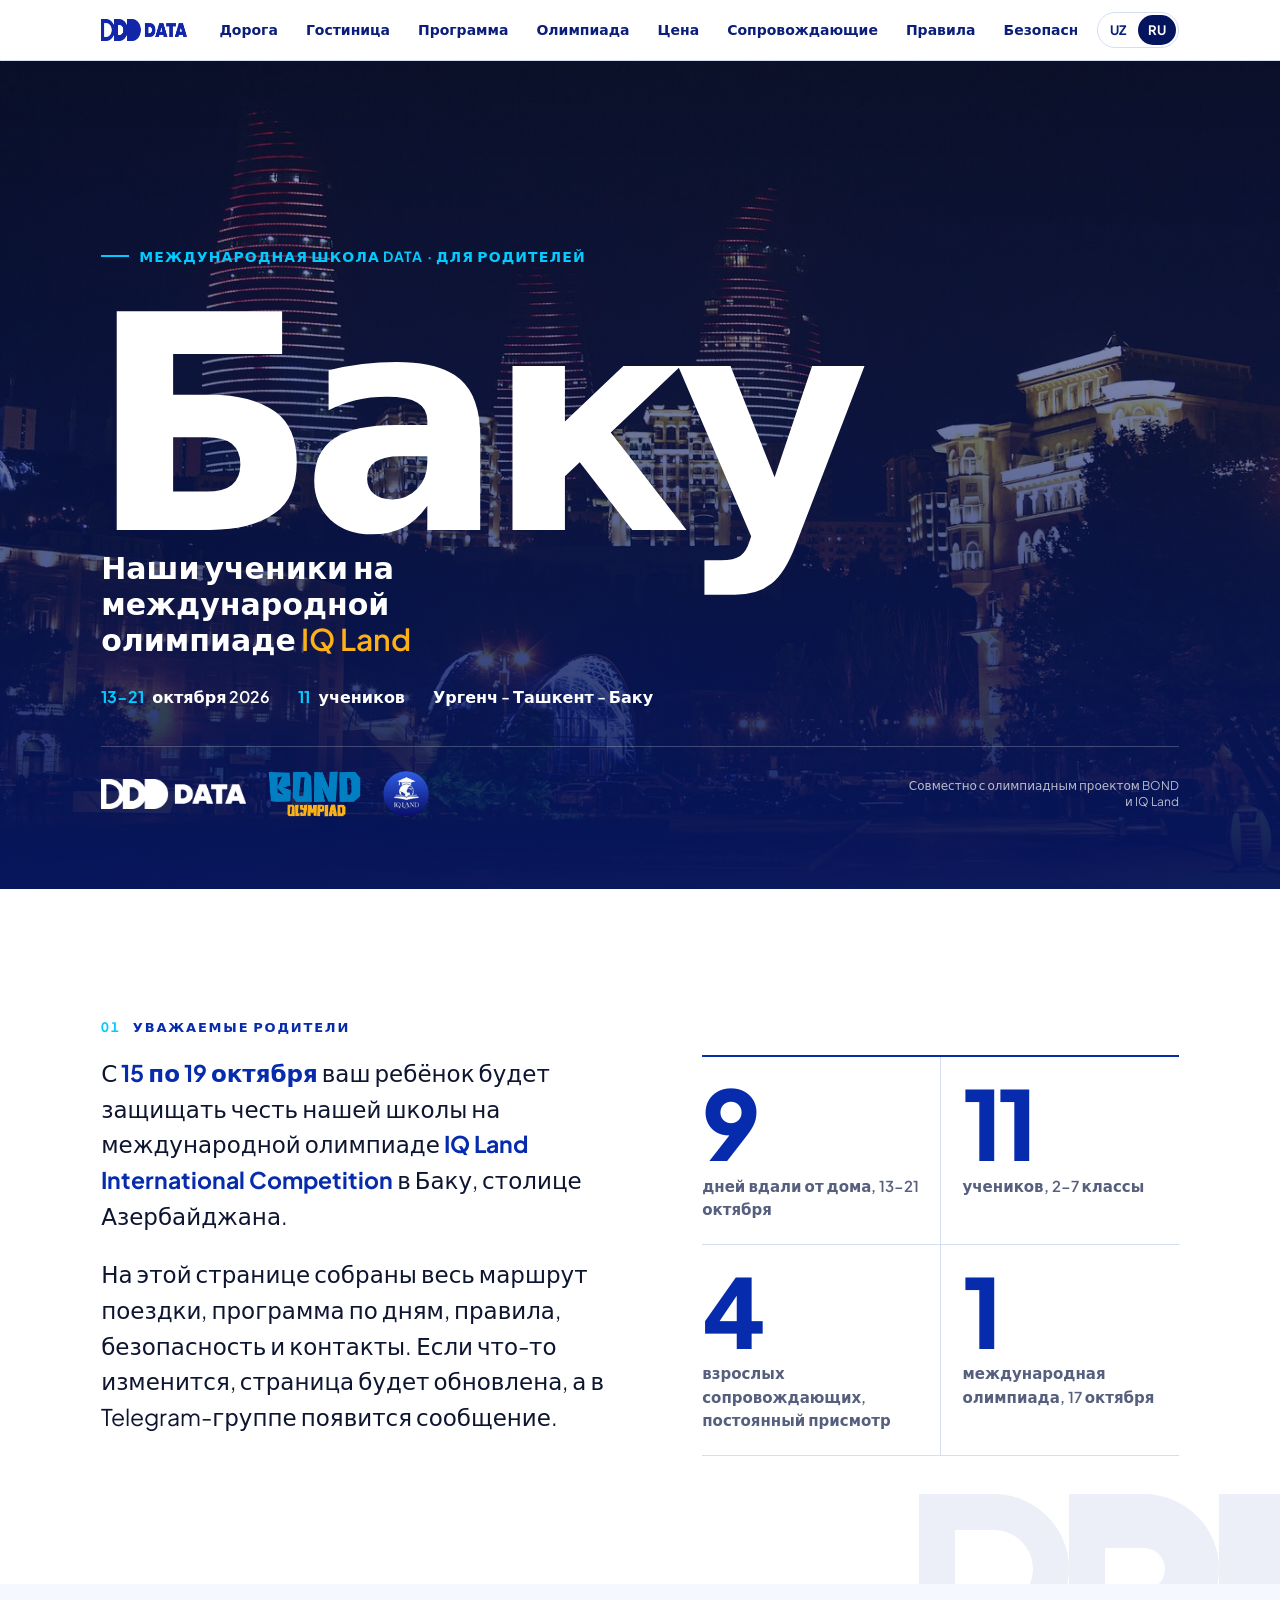
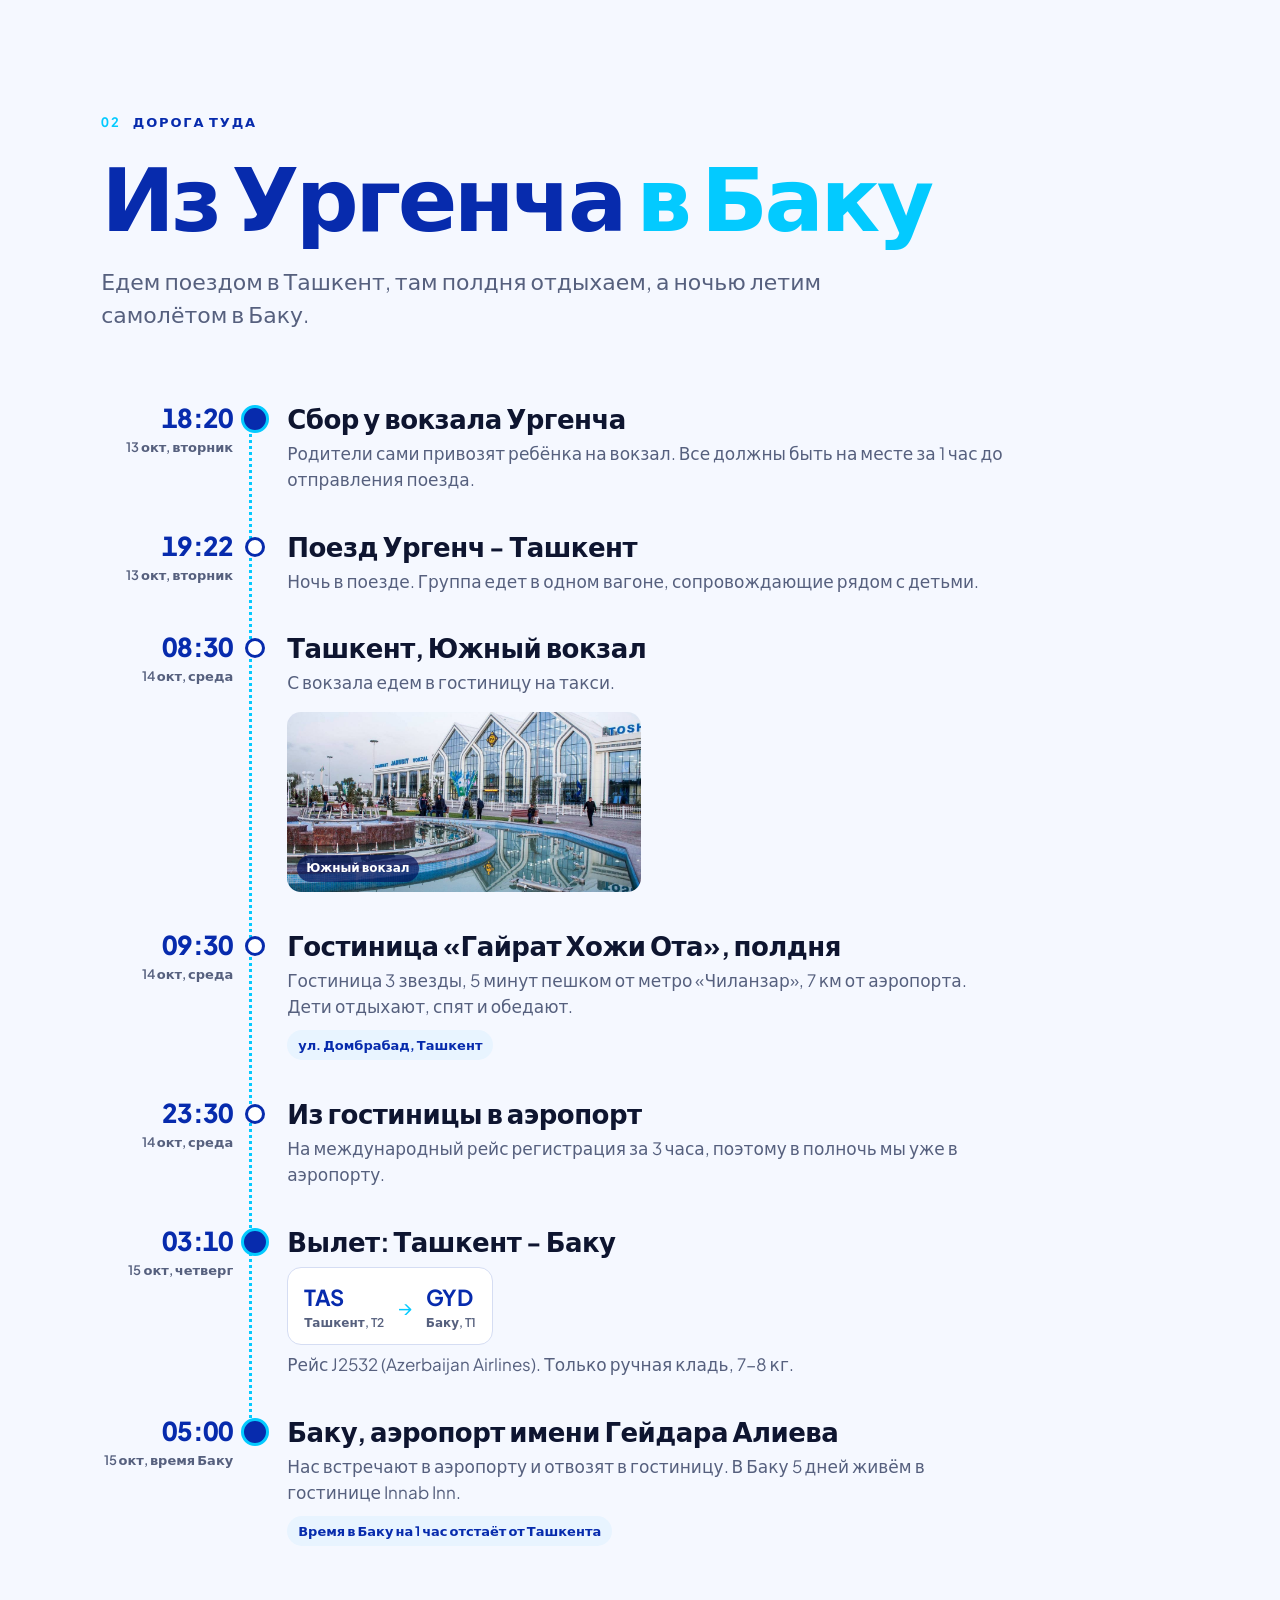
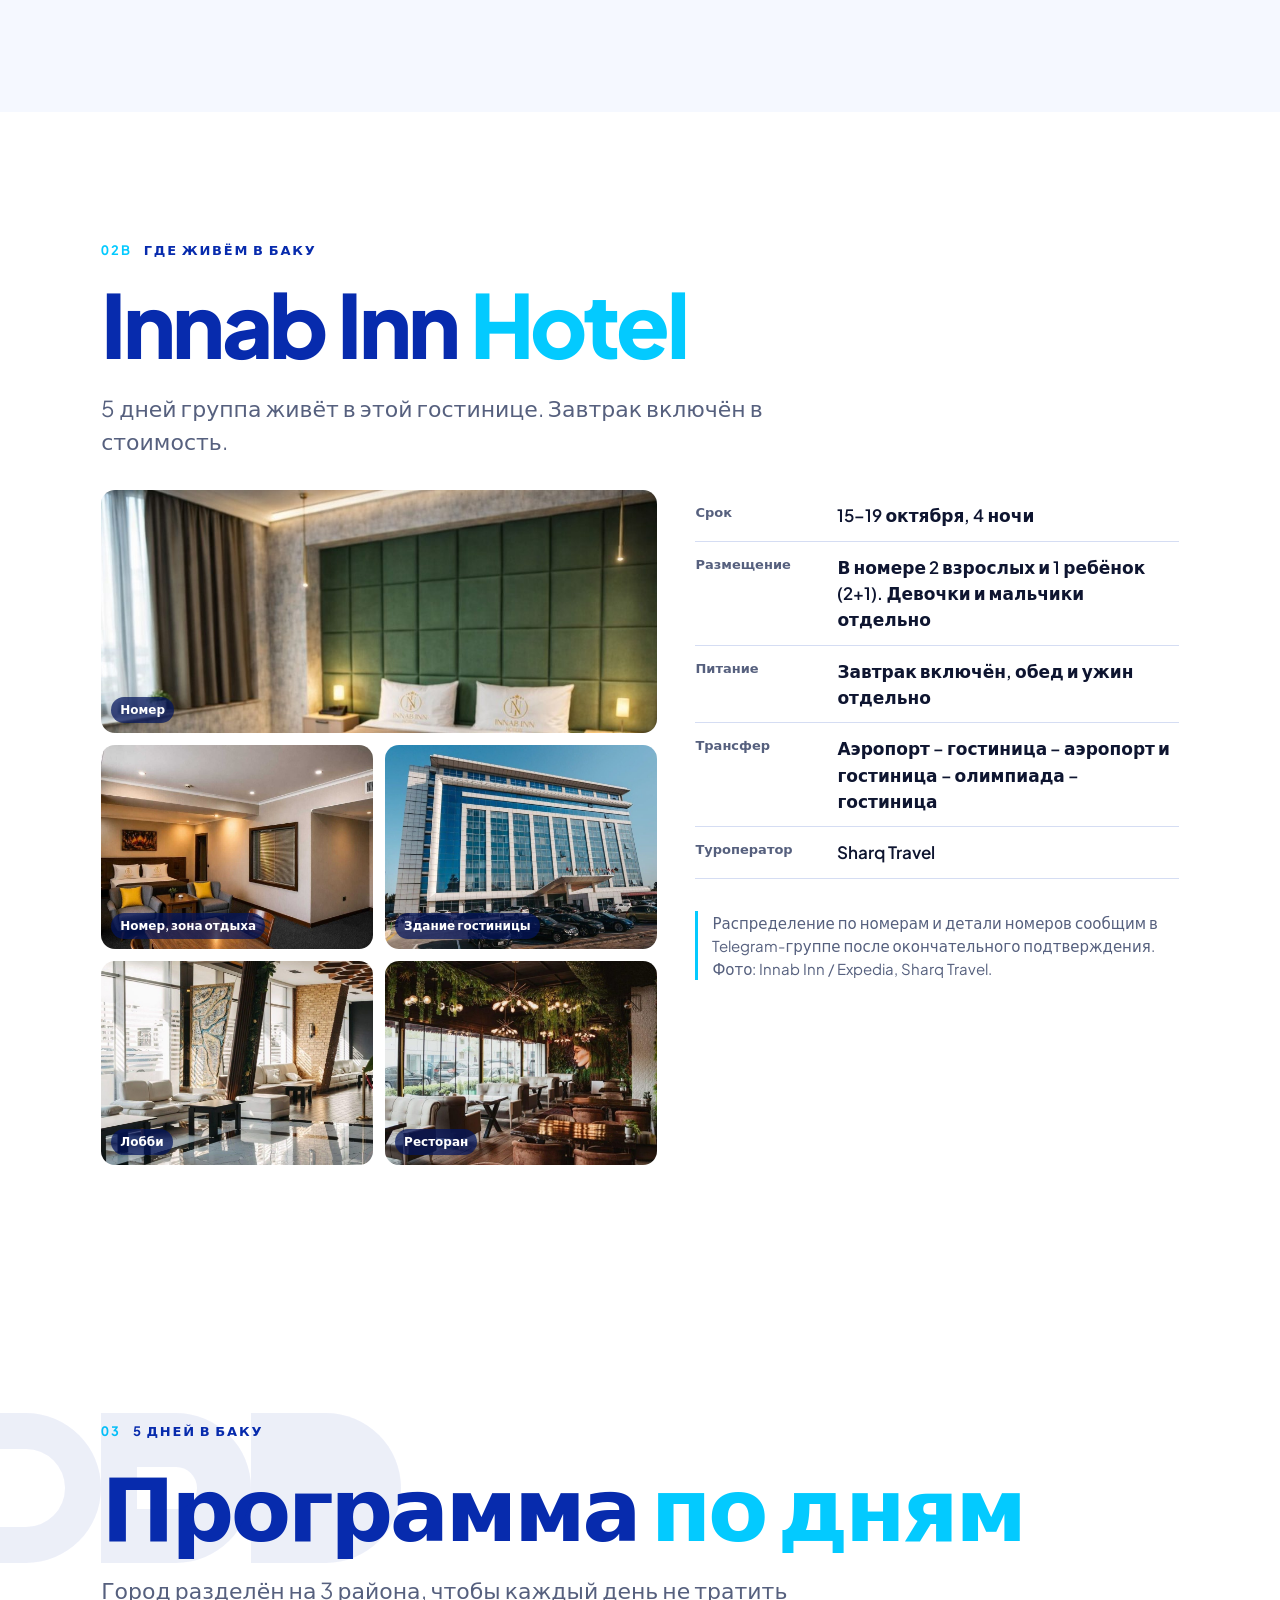
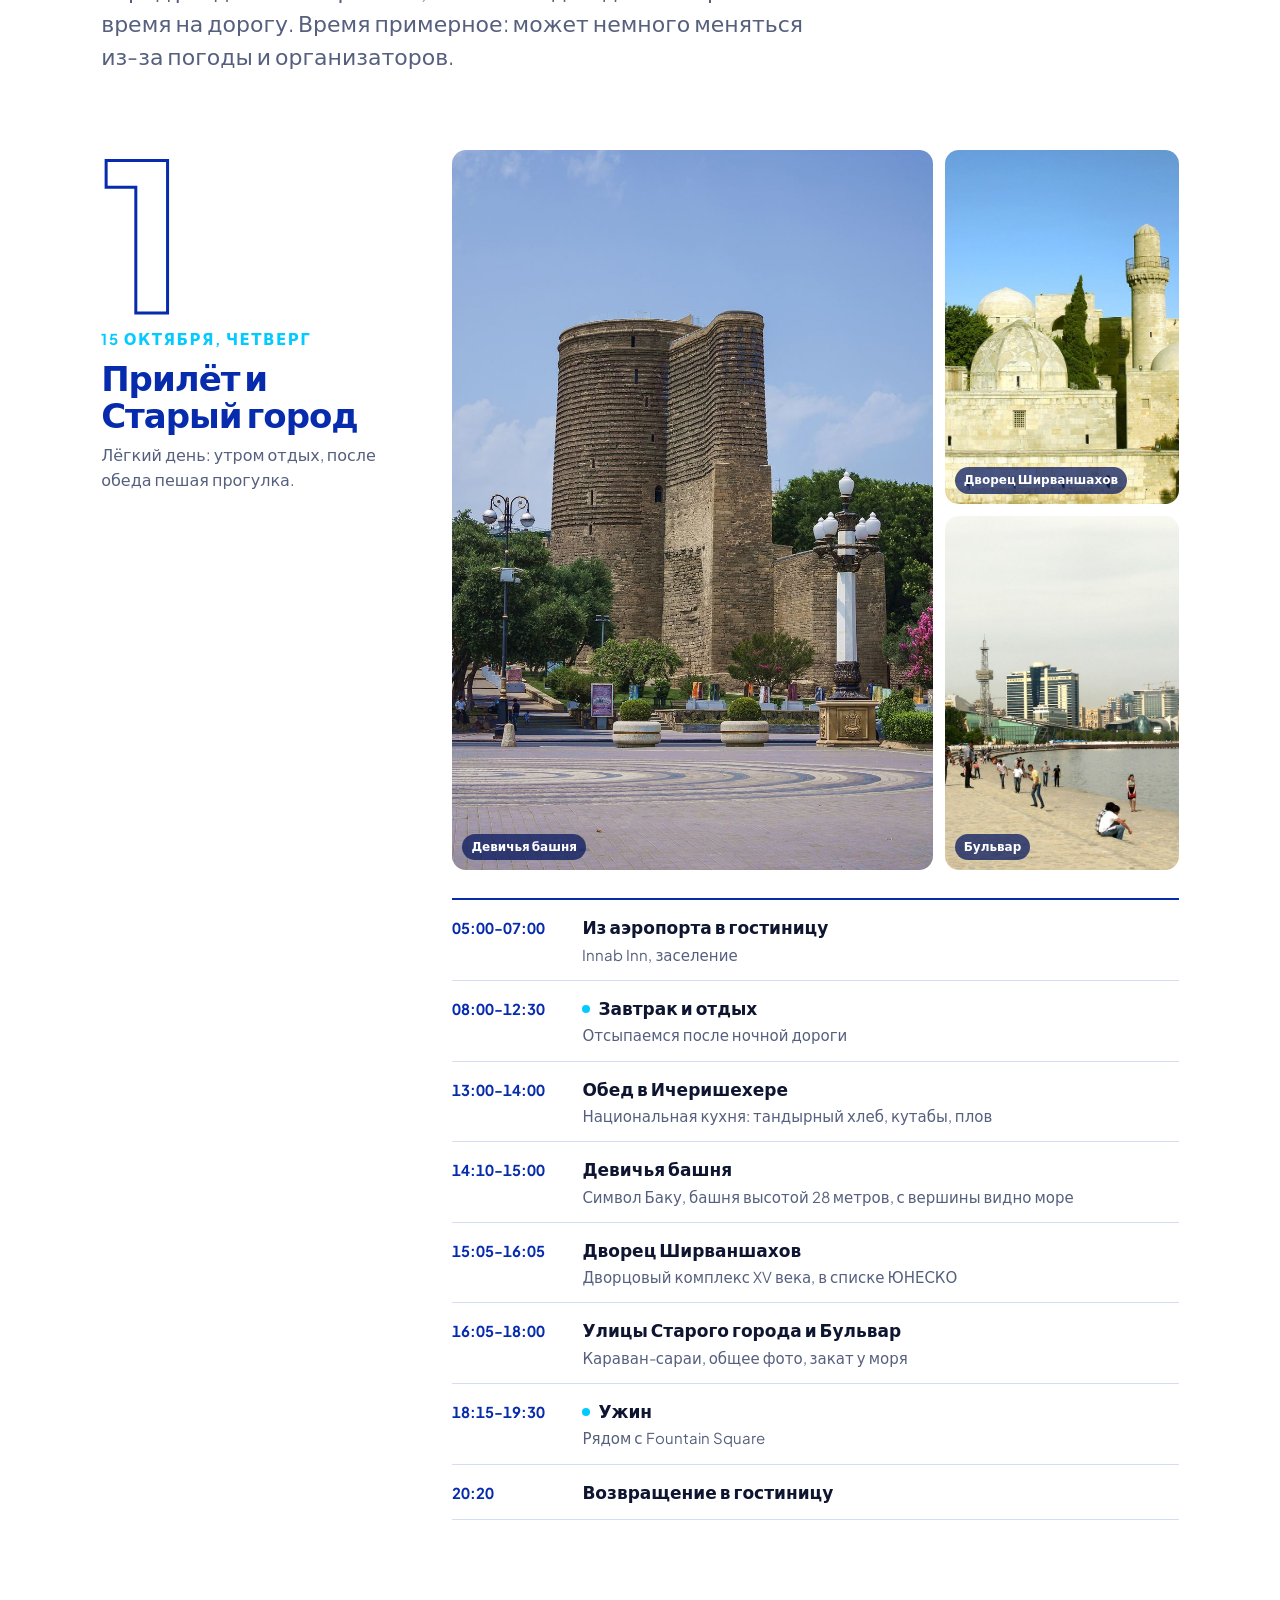
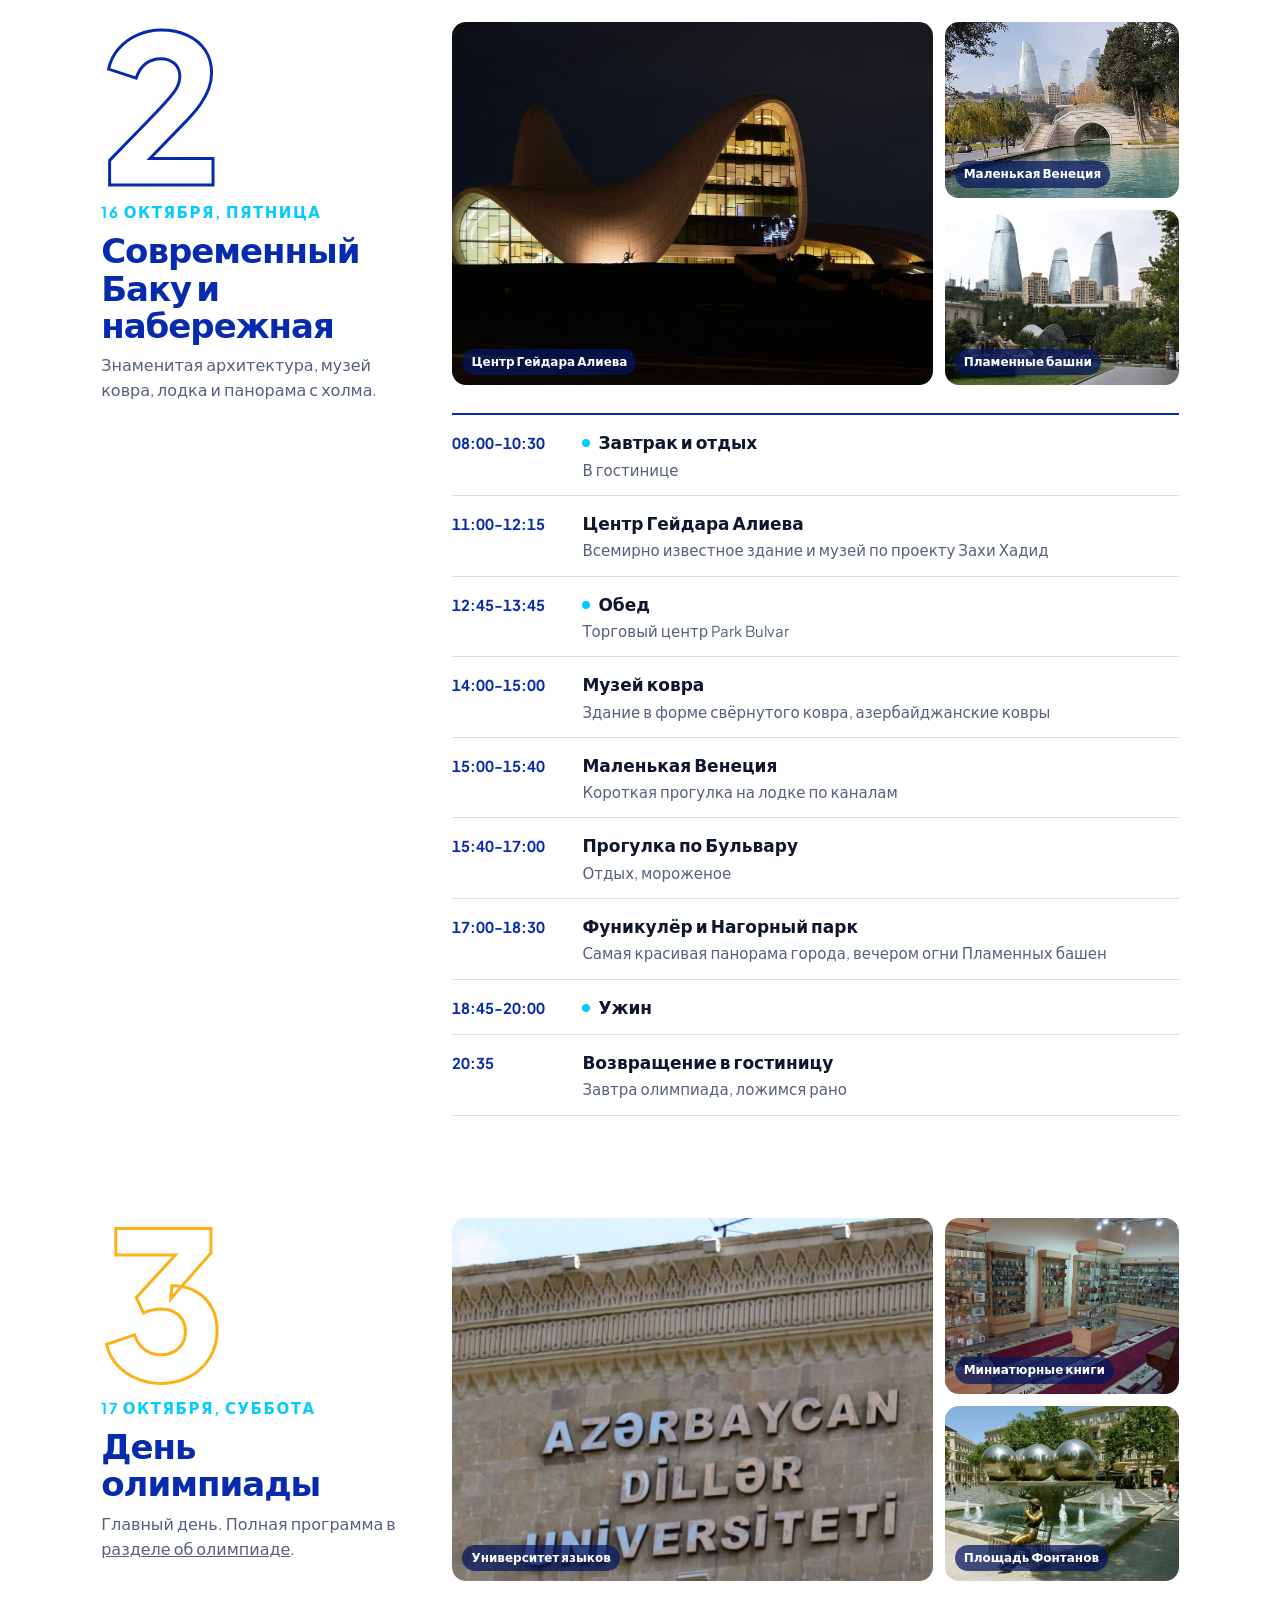
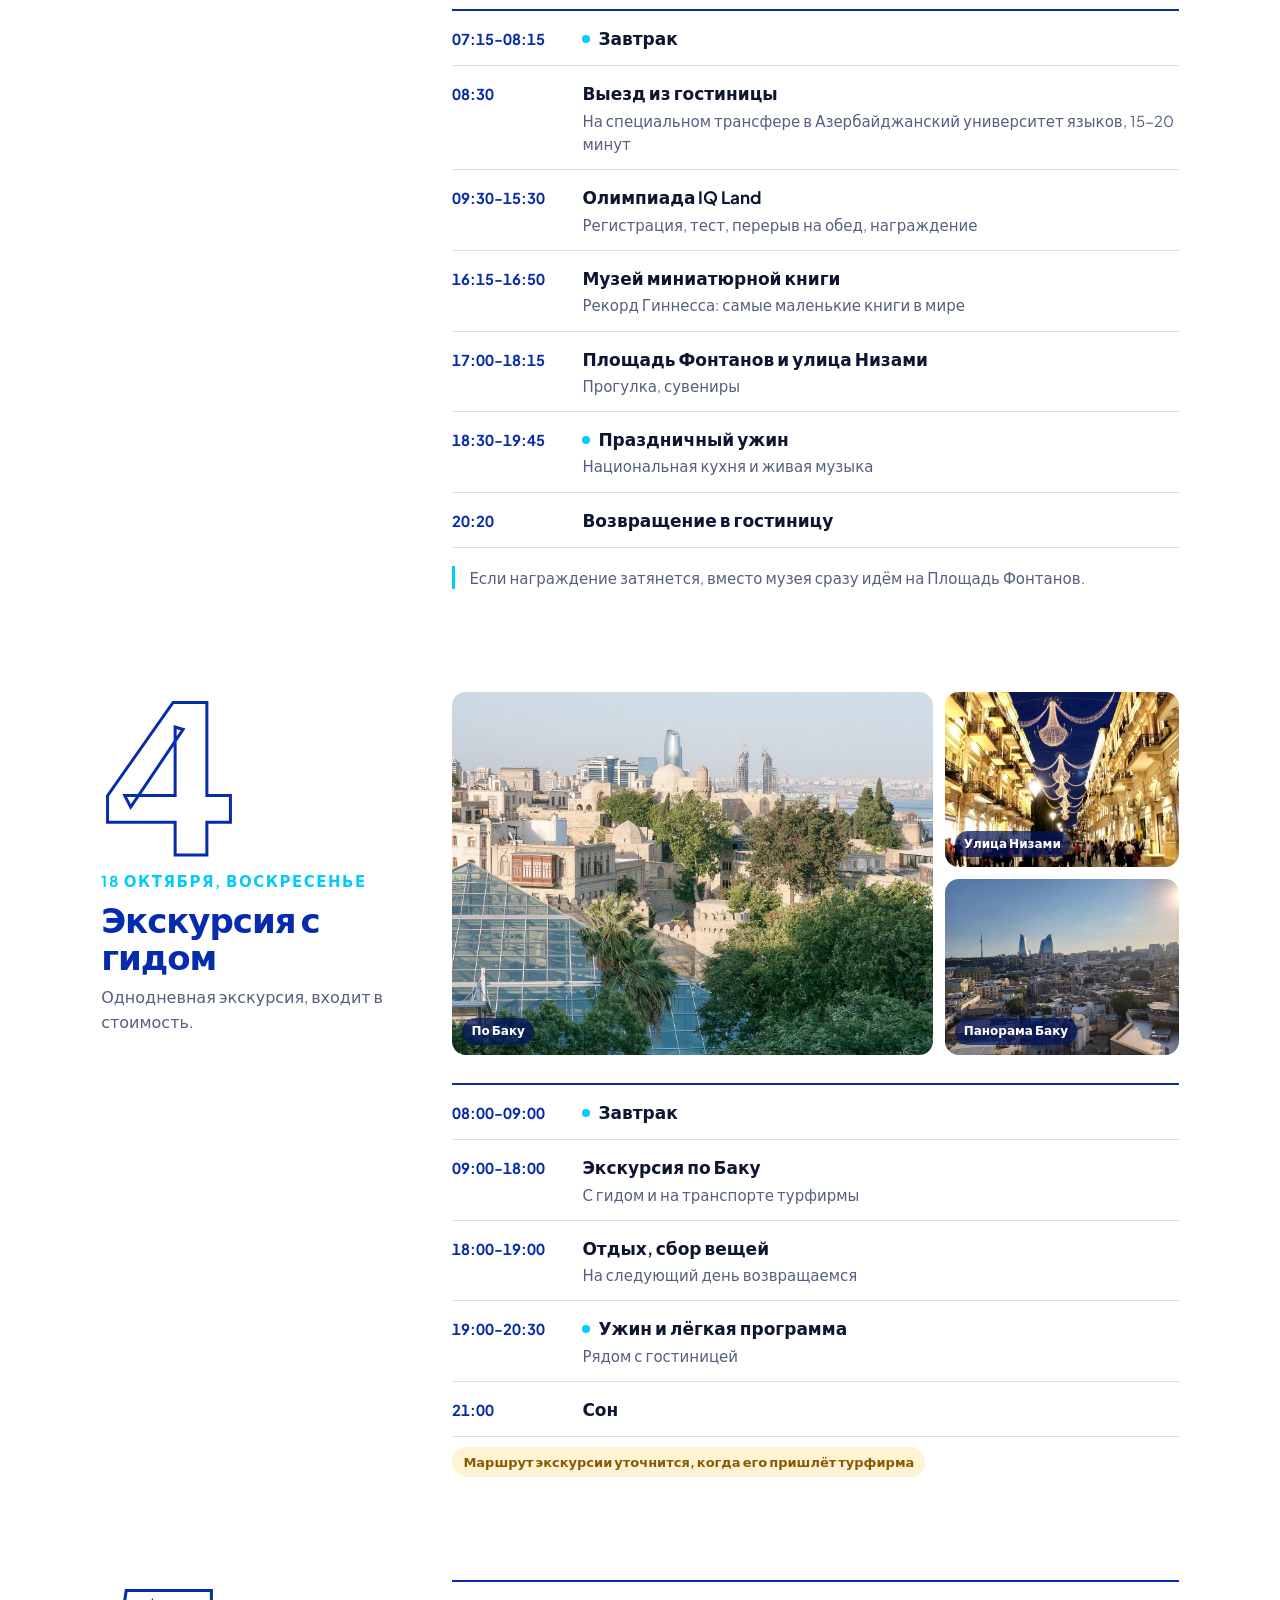
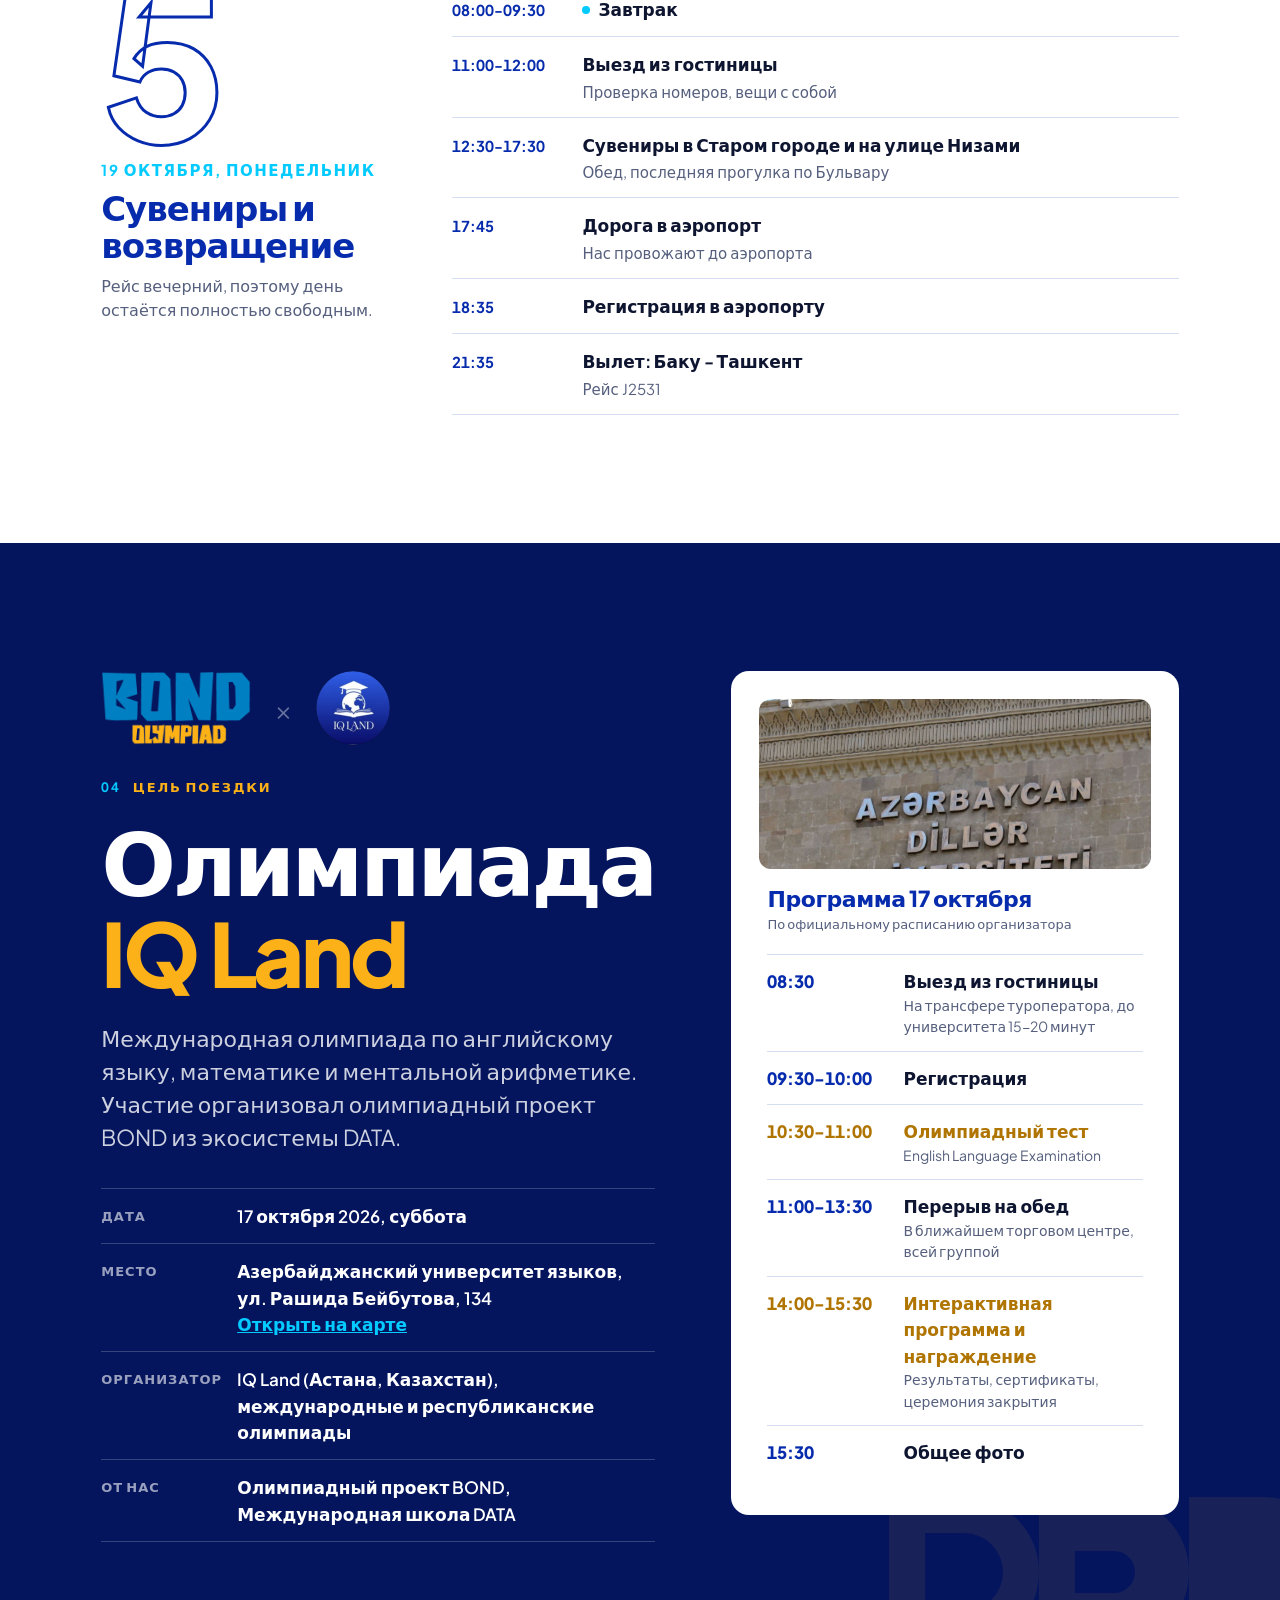
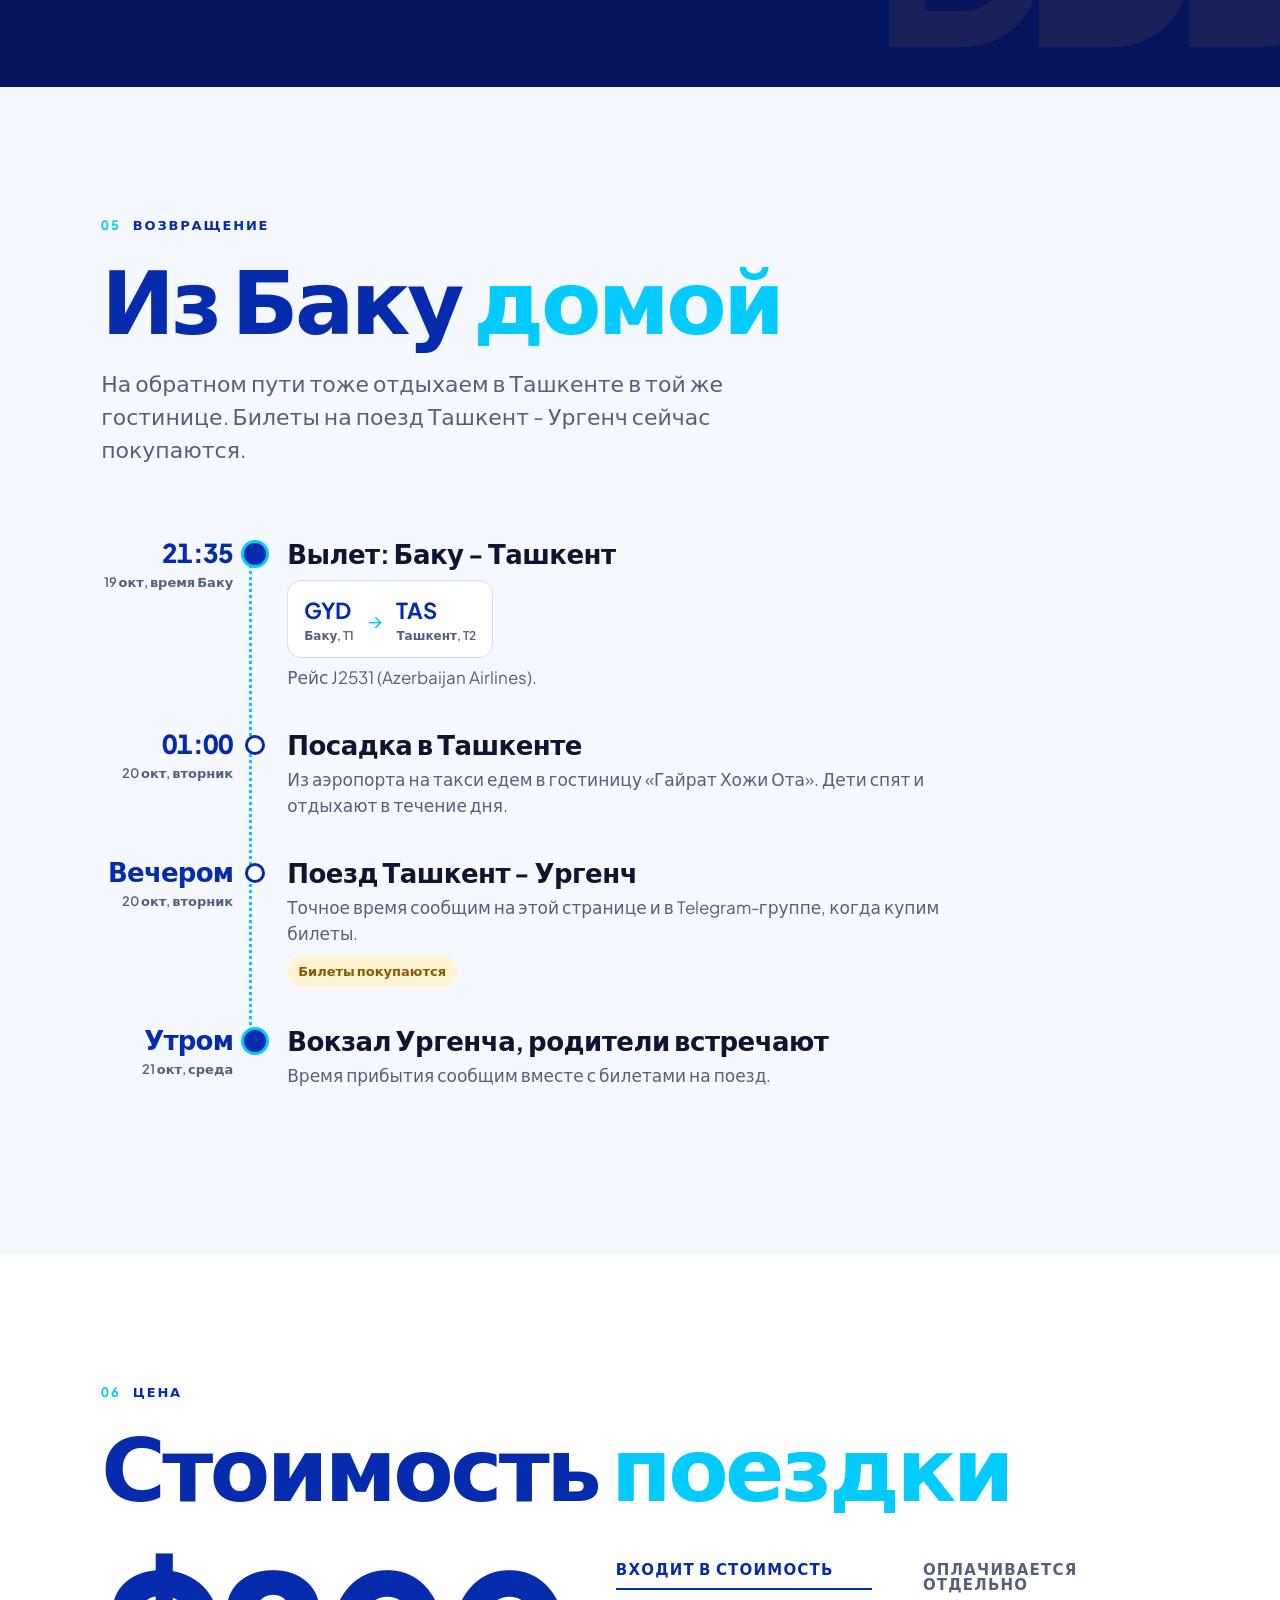
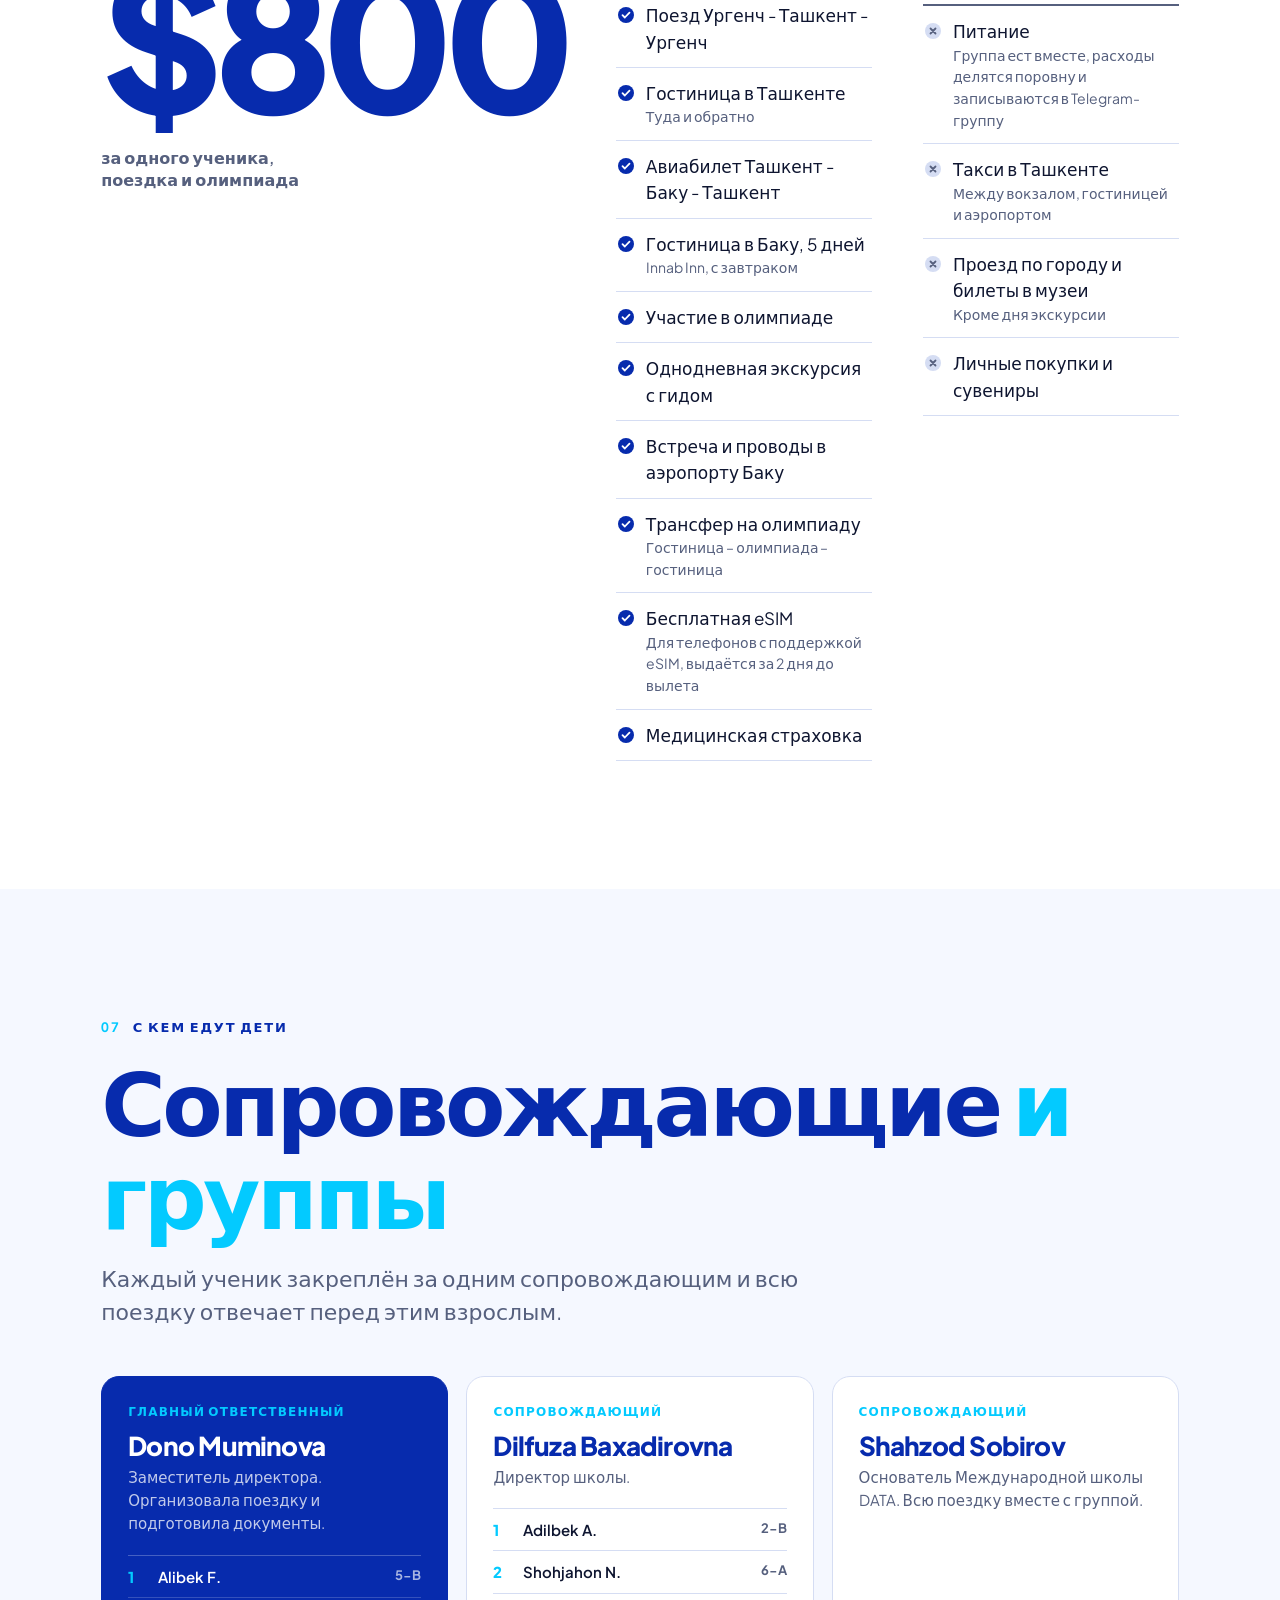
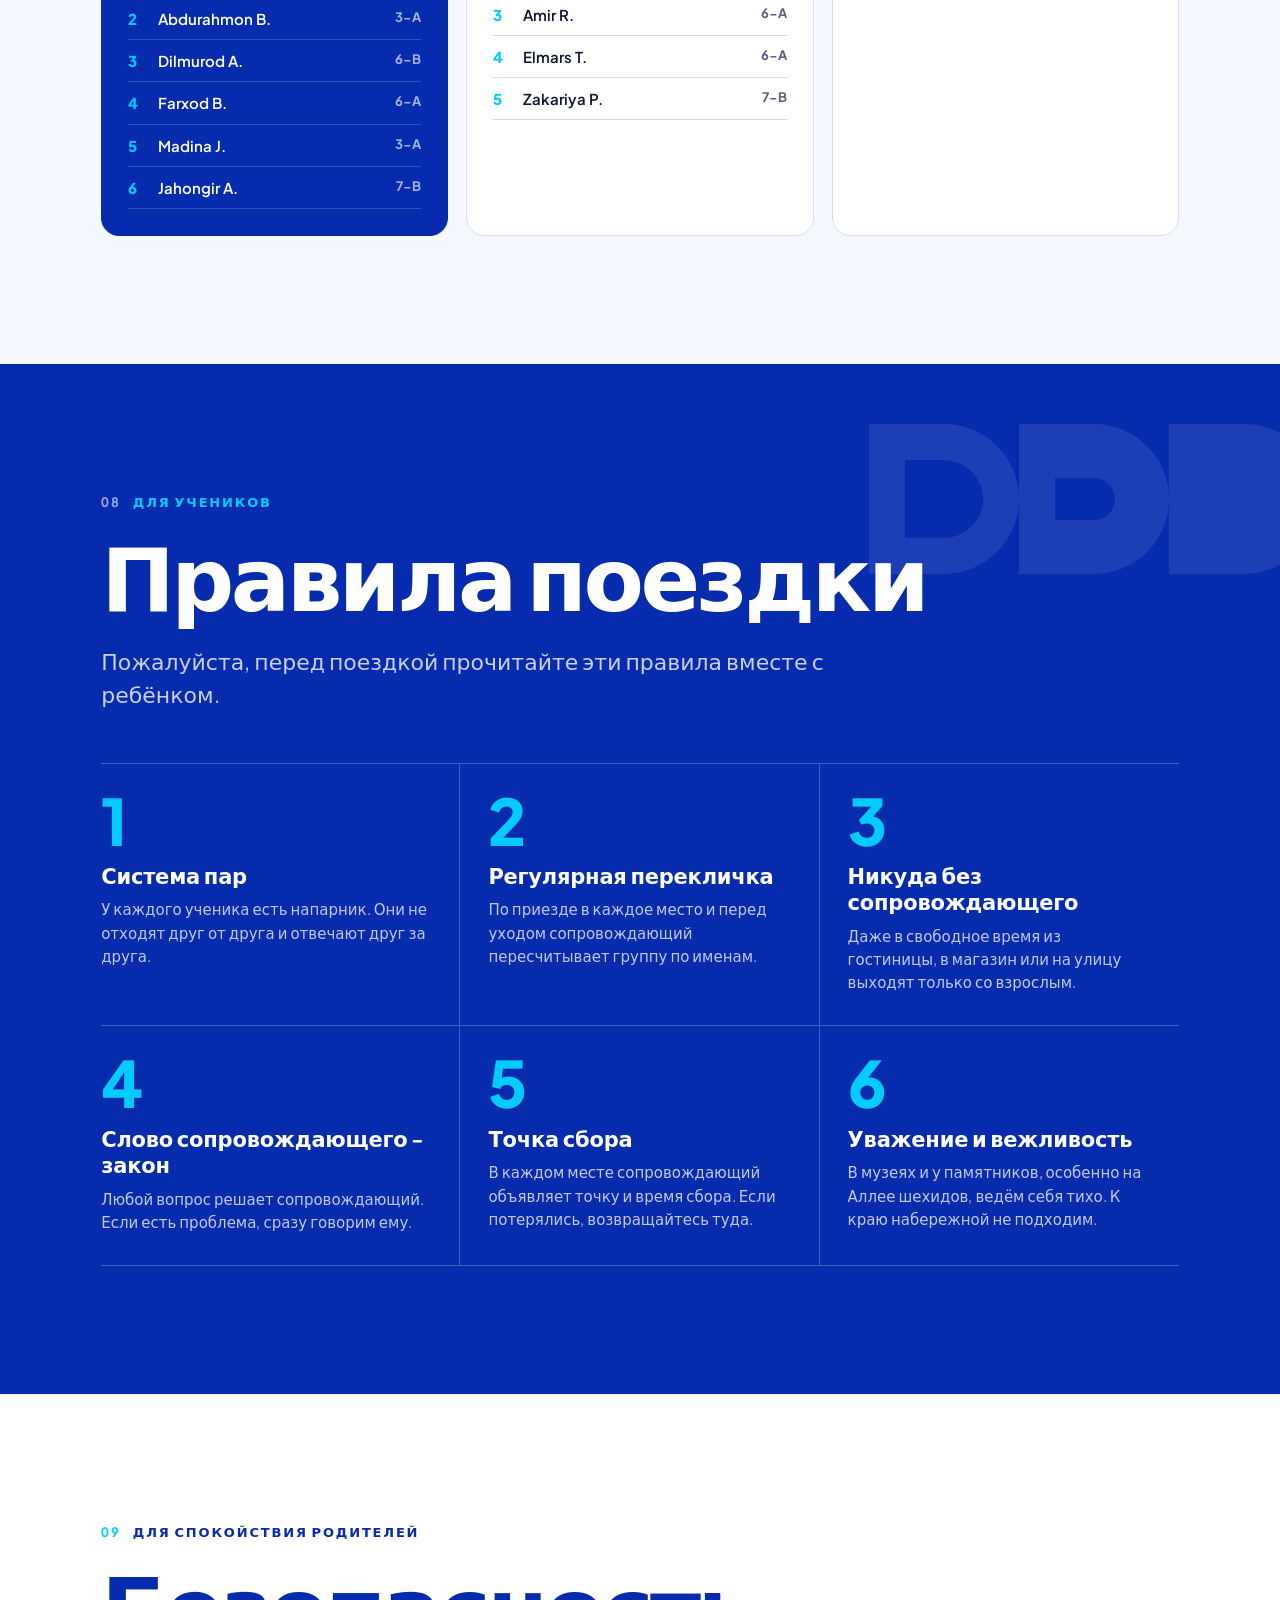
==== commit f78411b6: "Innab Inn mehmonxonasi bo'limi va Sharq Travel paketi ma'lumotlari (UZ/RU) Mehmonxona suratlari, 2+1" ====
--- a/ru.html
+++ b/ru.html
@@ -35,6 +35,7 @@
     <a href="#top" aria-label="В начало"><img class="bar__logo" src="assets/logo/data-blue.png" alt="Международная школа DATA"></a>
     <nav aria-label="Разделы">
       <a href="#yol">Дорога</a>
+      <a href="#mehmonxona">Гостиница</a>
       <a href="#dastur">Программа</a>
       <a href="#olimpiada">Олимпиада</a>
       <a href="#narx">Цена</a>
@@ -157,6 +158,34 @@
           <p>Нас встречают в аэропорту и отвозят в гостиницу. В Баку 5 дней живём в гостинице Innab Inn.</p>
           <span class="tag">Время в Баку на 1 час отстаёт от Ташкента</span>
         </div>
+      </div>
+    </div>
+  </div>
+</section>
+
+<!-- 3b. HOTEL -->
+<section class="sec" id="mehmonxona">
+  <div class="wrap">
+    <div class="eyebrow"><i>02b</i> Где живём в Баку</div>
+    <h2 class="h2">Innab Inn <span>Hotel</span></h2>
+    <p class="lead">5 дней группа живёт в этой гостинице. Завтрак включён в стоимость.</p>
+    <div class="hotel">
+      <div class="hotel__gal">
+        <figure class="wide"><img src="assets/img/hotel-xona-1.jpg" alt="Номер Innab Inn" loading="lazy"><figcaption>Номер</figcaption></figure>
+        <figure><img src="assets/img/hotel-xona-2.jpg" alt="Номер Innab Inn, зона отдыха" loading="lazy"><figcaption>Номер, зона отдыха</figcaption></figure>
+        <figure><img src="assets/img/hotel-bino.jpg" alt="Здание гостиницы Innab Inn" loading="lazy"><figcaption>Здание гостиницы</figcaption></figure>
+        <figure><img src="assets/img/hotel-lobbi.jpg" alt="Лобби Innab Inn" loading="lazy"><figcaption>Лобби</figcaption></figure>
+        <figure><img src="assets/img/hotel-restoran.jpg" alt="Ресторан Innab Inn" loading="lazy"><figcaption>Ресторан</figcaption></figure>
+      </div>
+      <div class="hotel__info">
+        <dl>
+          <div><dt>Срок</dt><dd>15–19 октября, 4 ночи</dd></div>
+          <div><dt>Размещение</dt><dd>В номере 2 взрослых и 1 ребёнок (2+1). Девочки и мальчики отдельно</dd></div>
+          <div><dt>Питание</dt><dd>Завтрак включён, обед и ужин отдельно</dd></div>
+          <div><dt>Трансфер</dt><dd>Аэропорт – гостиница – аэропорт и гостиница – олимпиада – гостиница</dd></div>
+          <div><dt>Туроператор</dt><dd>Sharq Travel</dd></div>
+        </dl>
+        <p class="note">Распределение по номерам и детали номеров сообщим в Telegram-группе после окончательного подтверждения. Фото: Innab Inn / Expedia, Sharq Travel.</p>
       </div>
     </div>
   </div>
@@ -240,7 +269,7 @@
           </div>
           <ol class="plan">
             <li class="meal"><time>07:15-08:15</time><div><b>Завтрак</b></div></li>
-            <li><time>08:30</time><div><b>Выезд из гостиницы</b><span>В Азербайджанский университет языков, 15-20 минут</span></div></li>
+            <li><time>08:30</time><div><b>Выезд из гостиницы</b><span>На специальном трансфере в Азербайджанский университет языков, 15-20 минут</span></div></li>
             <li><time>09:30-15:30</time><div><b>Олимпиада IQ Land</b><span>Регистрация, тест, перерыв на обед, награждение</span></div></li>
             <li><time>16:15-16:50</time><div><b>Музей миниатюрной книги</b><span>Рекорд Гиннесса: самые маленькие книги в мире</span></div></li>
             <li><time>17:00-18:15</time><div><b>Площадь Фонтанов и улица Низами</b><span>Прогулка, сувениры</span></div></li>
@@ -324,7 +353,7 @@
         <h3>Программа 17 октября</h3>
         <p class="src">По официальному расписанию организатора</p>
         <ol>
-          <li><time>08:30</time><div><b>Выезд из гостиницы</b><span>До университета 15-20 минут</span></div></li>
+          <li><time>08:30</time><div><b>Выезд из гостиницы</b><span>На трансфере туроператора, до университета 15-20 минут</span></div></li>
           <li><time>09:30-10:00</time><div><b>Регистрация</b></div></li>
           <li class="hl"><time>10:30-11:00</time><div><b>Олимпиадный тест</b><span>English Language Examination</span></div></li>
           <li><time>11:00-13:30</time><div><b>Перерыв на обед</b><span>В ближайшем торговом центре, всей группой</span></div></li>
@@ -394,10 +423,12 @@
         <li>Поезд Ургенч - Ташкент - Ургенч</li>
         <li>Гостиница в Ташкенте<span>Туда и обратно</span></li>
         <li>Авиабилет Ташкент - Баку - Ташкент</li>
-        <li>Гостиница в Баку, 5 дней</li>
+        <li>Гостиница в Баку, 5 дней<span>Innab Inn, с завтраком</span></li>
         <li>Участие в олимпиаде</li>
         <li>Однодневная экскурсия с гидом</li>
         <li>Встреча и проводы в аэропорту Баку</li>
+        <li>Трансфер на олимпиаду<span>Гостиница – олимпиада – гостиница</span></li>
+        <li>Бесплатная eSIM<span>Для телефонов с поддержкой eSIM, выдаётся за 2 дня до вылета</span></li>
         <li>Медицинская страховка</li>
       </ul>
       </div>
@@ -534,7 +565,7 @@
           <li>Тёплая кофта</li>
           <li>Удобная спортивная обувь</li>
           <li>Лёгкий зонт</li>
-          <li>Телефон и зарядка</li>
+          <li>Телефон и зарядка<br><small>Установите eSIM до вылета</small></li>
           <li>Небольшой пауэрбанк</li>
           <li>Постоянные лекарства</li>
           <li>Зубная щётка и гигиена</li>
--- a/style.css
+++ b/style.css
@@ -56,6 +56,22 @@
 .lang a { font-size: 13px; font-weight: 700; color: var(--blue-ink); text-decoration: none; padding: 5px 10px; border-radius: 999px; }
 .lang a[aria-current="page"] { background: var(--navy); color: var(--white); }
 .lang a:not([aria-current]):hover { background: var(--sky); }
+
+/* ---------- Mehmonxona ---------- */
+.hotel { display: grid; grid-template-columns: 1.15fr 1fr; gap: clamp(20px, 3vw, 40px); margin-top: 32px; align-items: start; }
+.hotel > * { min-width: 0; }
+.hotel__gal { display: grid; grid-template-columns: repeat(2, minmax(0,1fr)); gap: 12px; }
+.hotel__gal figure { margin: 0; position: relative; overflow: hidden; border-radius: 14px; background: var(--sky); }
+.hotel__gal img { width: 100%; height: 100%; aspect-ratio: 4/3; object-fit: cover; display: block; }
+.hotel__gal figure.wide { grid-column: span 2; }
+.hotel__gal figure.wide img { aspect-ratio: 16/7; }
+.hotel__info { display: grid; gap: 14px; }
+.hotel__info dl { margin: 0; display: grid; gap: 0; }
+.hotel__info dl div { display: grid; grid-template-columns: 130px 1fr; gap: 12px; padding: 12px 0; border-bottom: 1px solid var(--line); }
+.hotel__info dt { font-size: 13px; font-weight: 700; color: var(--muted); }
+.hotel__info dd { margin: 0; font-weight: 600; }
+@media (max-width: 860px) { .hotel { grid-template-columns: 1fr; } }
+@media (max-width: 460px) { .hotel__info dl div { grid-template-columns: 1fr; gap: 2px; } }
 
 /* ---------- Hero ---------- */
 .hero {
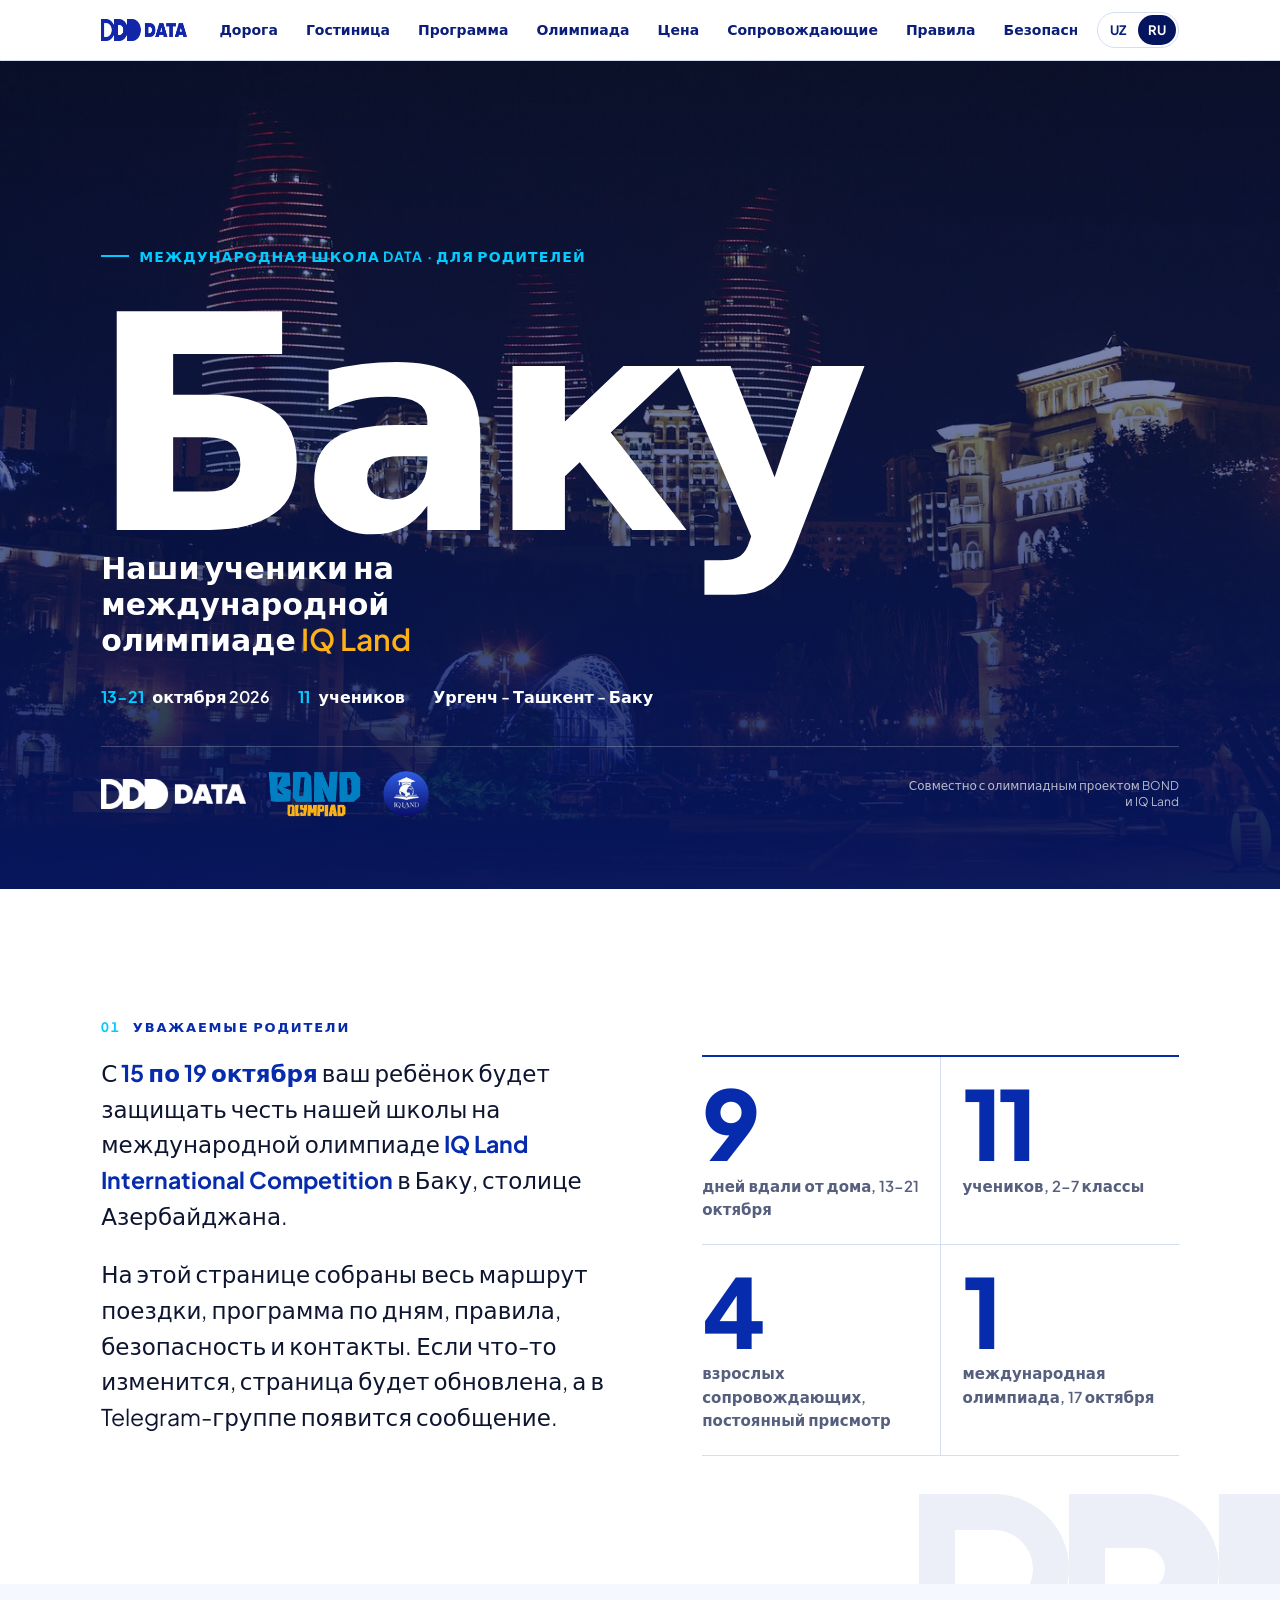
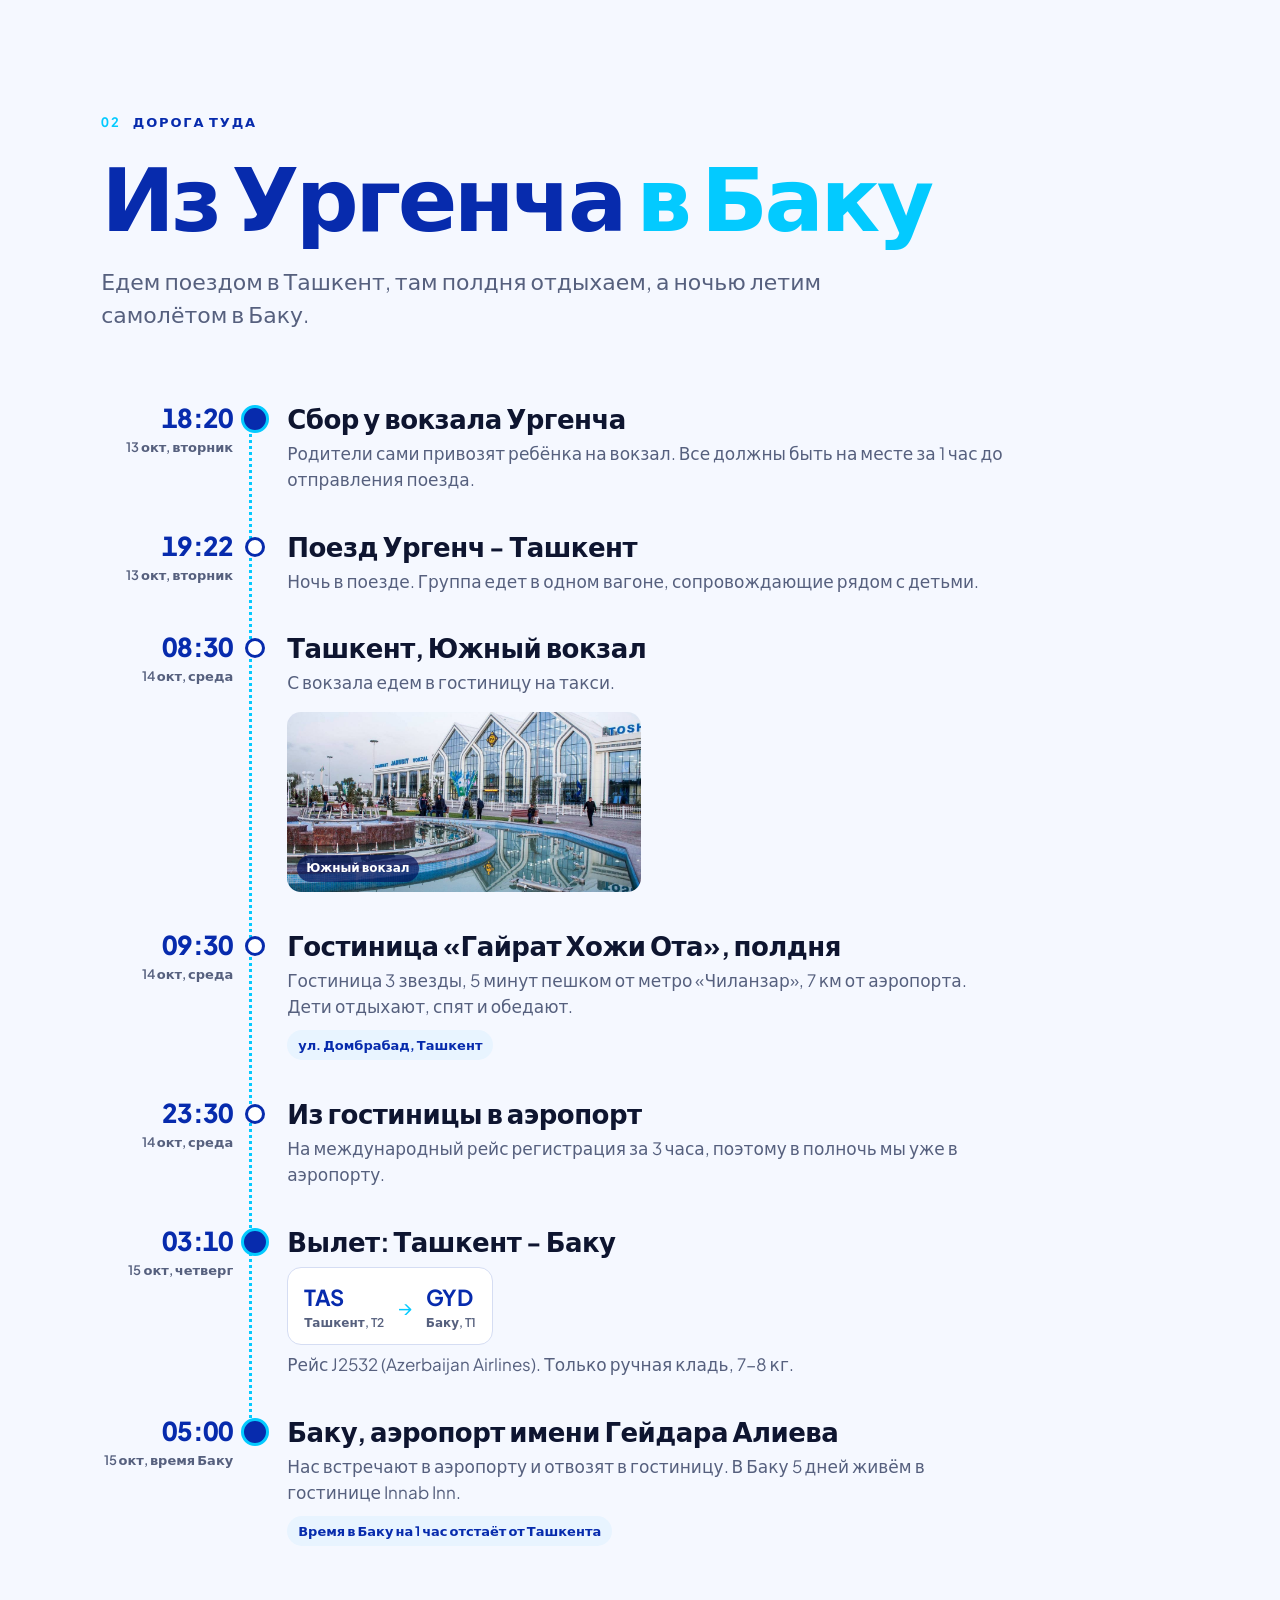
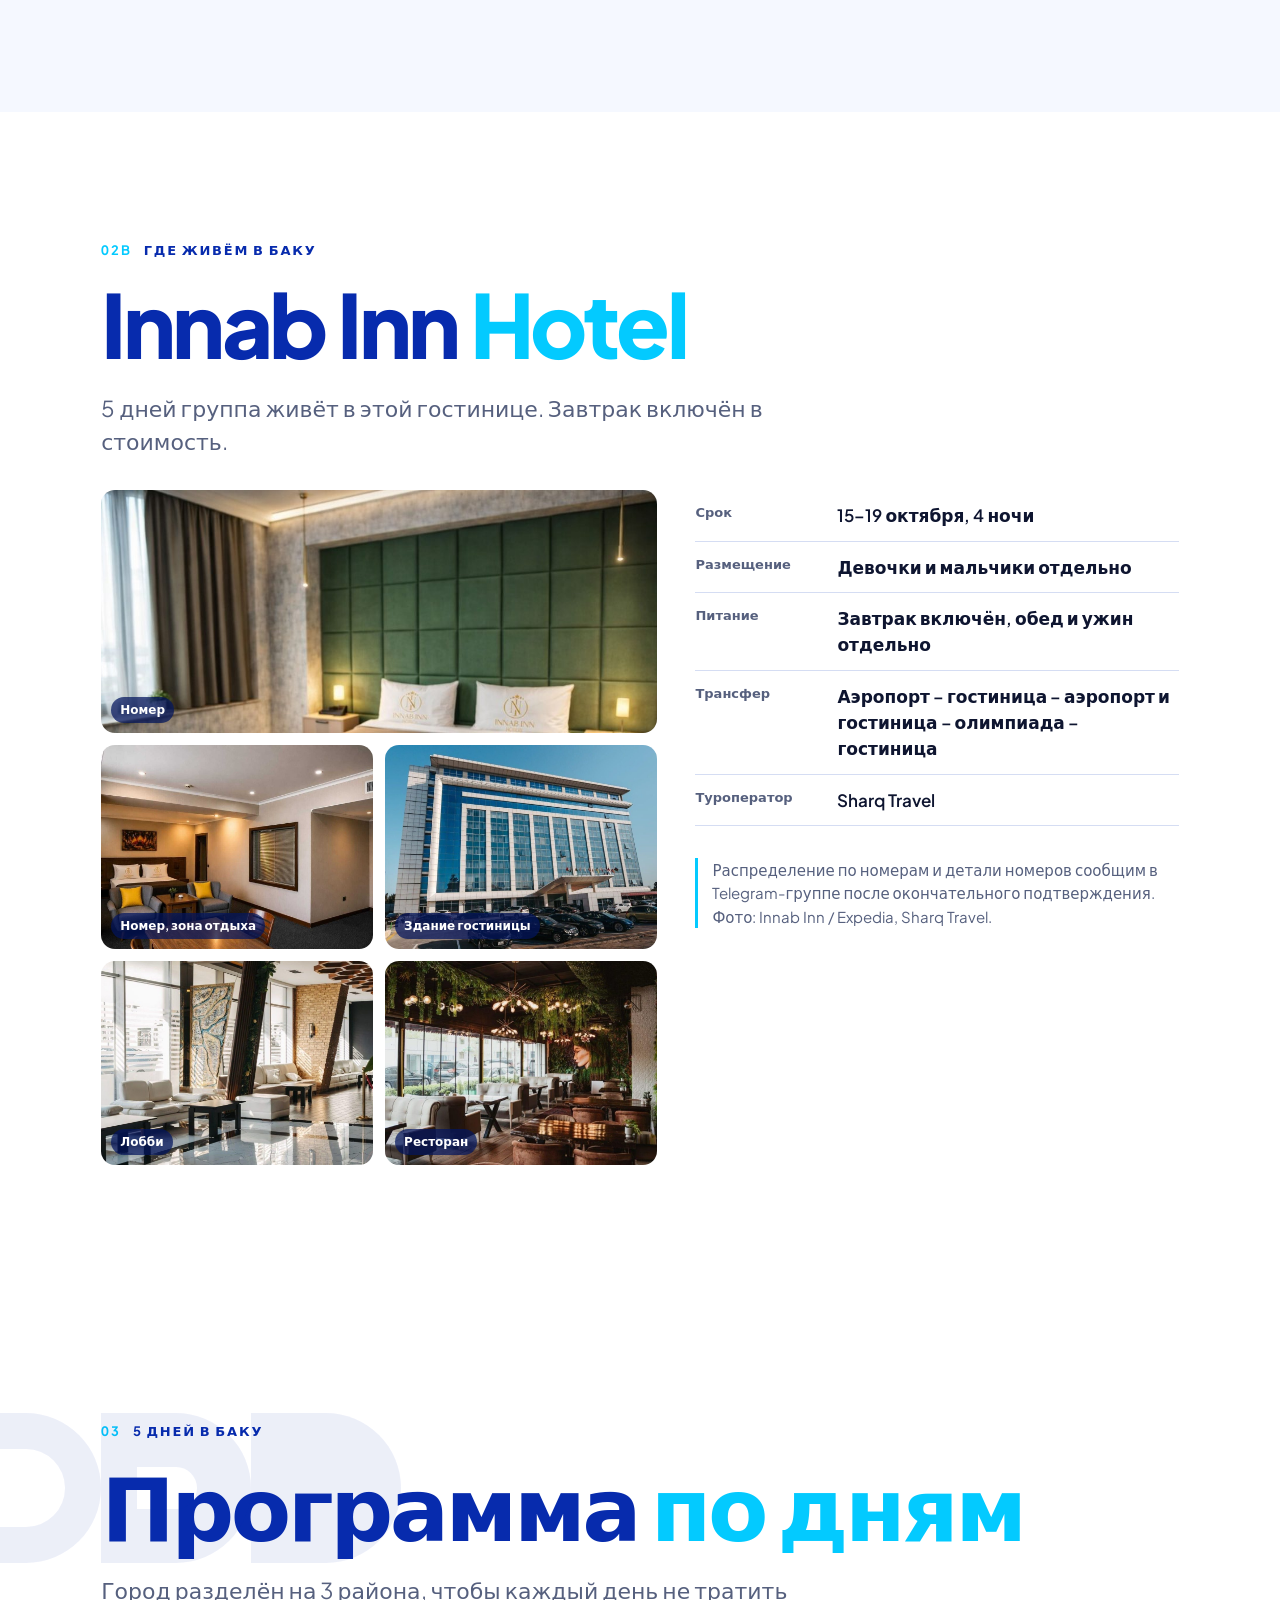
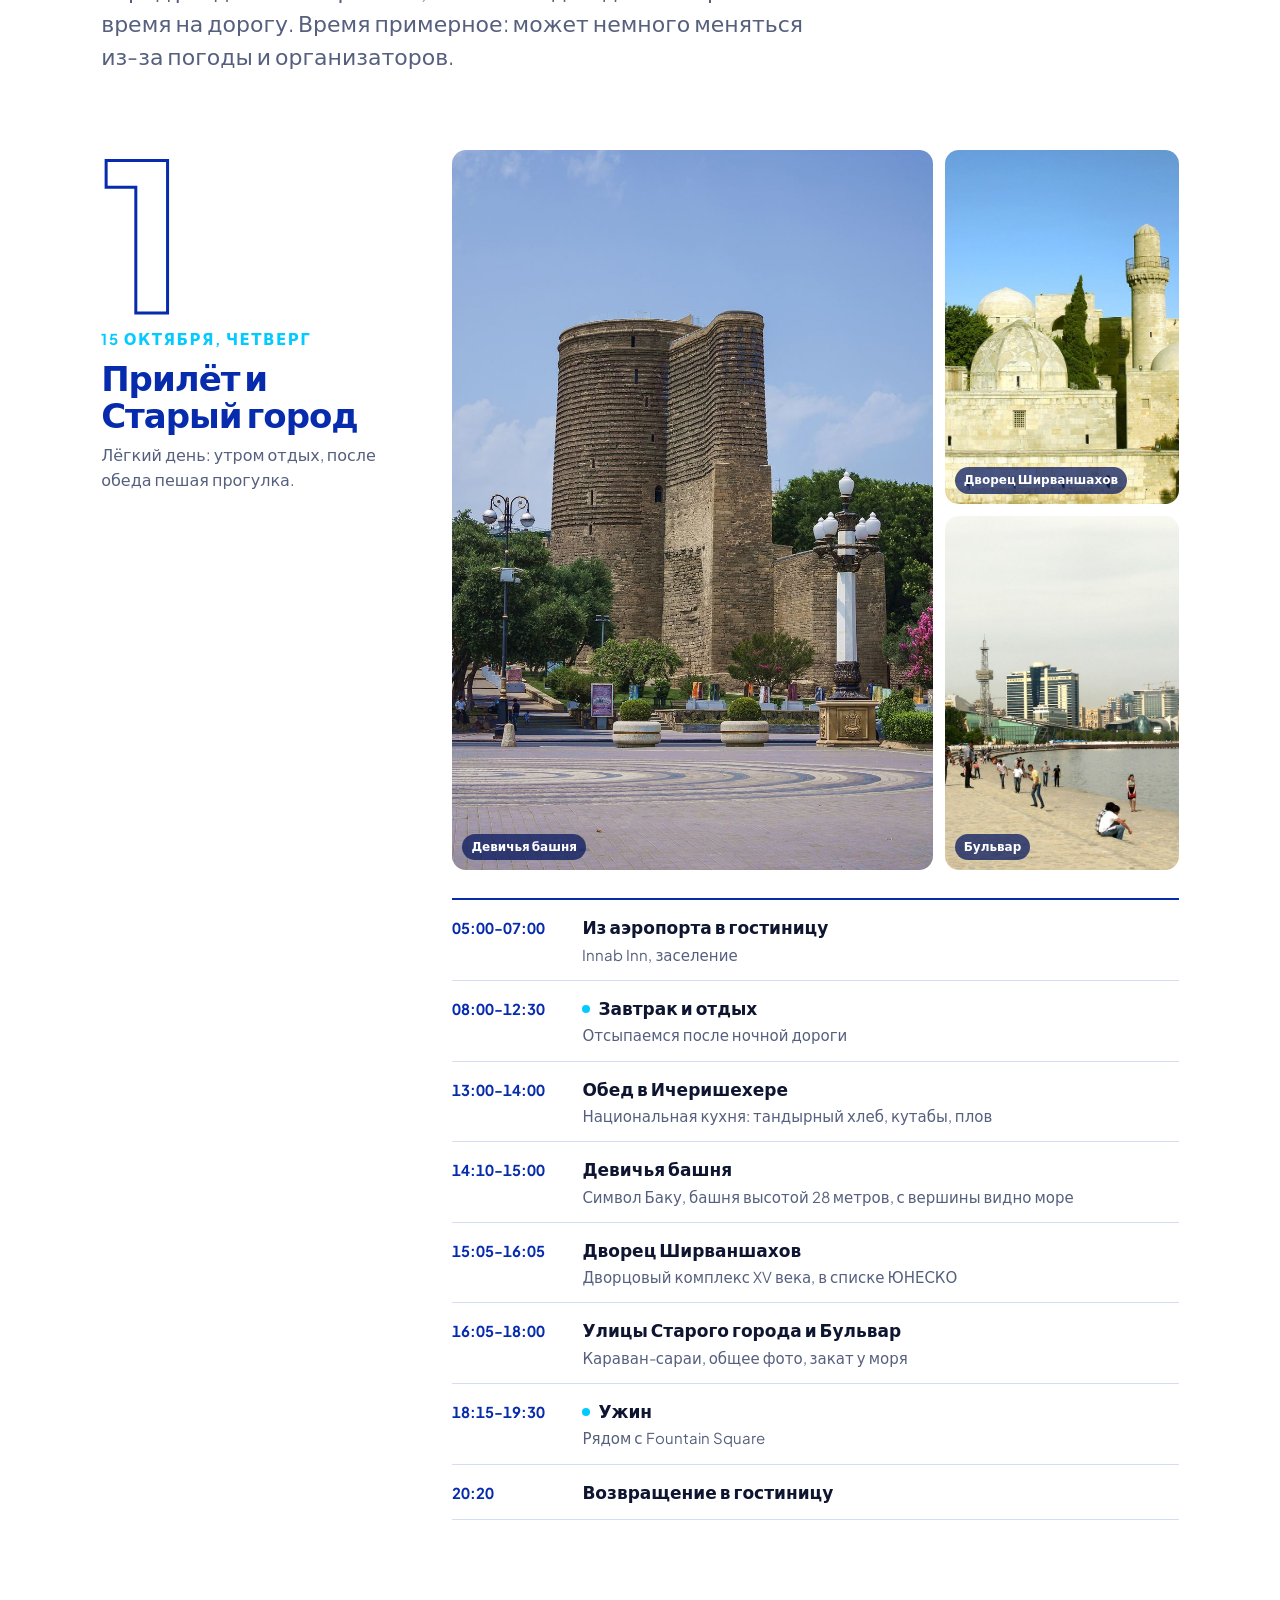
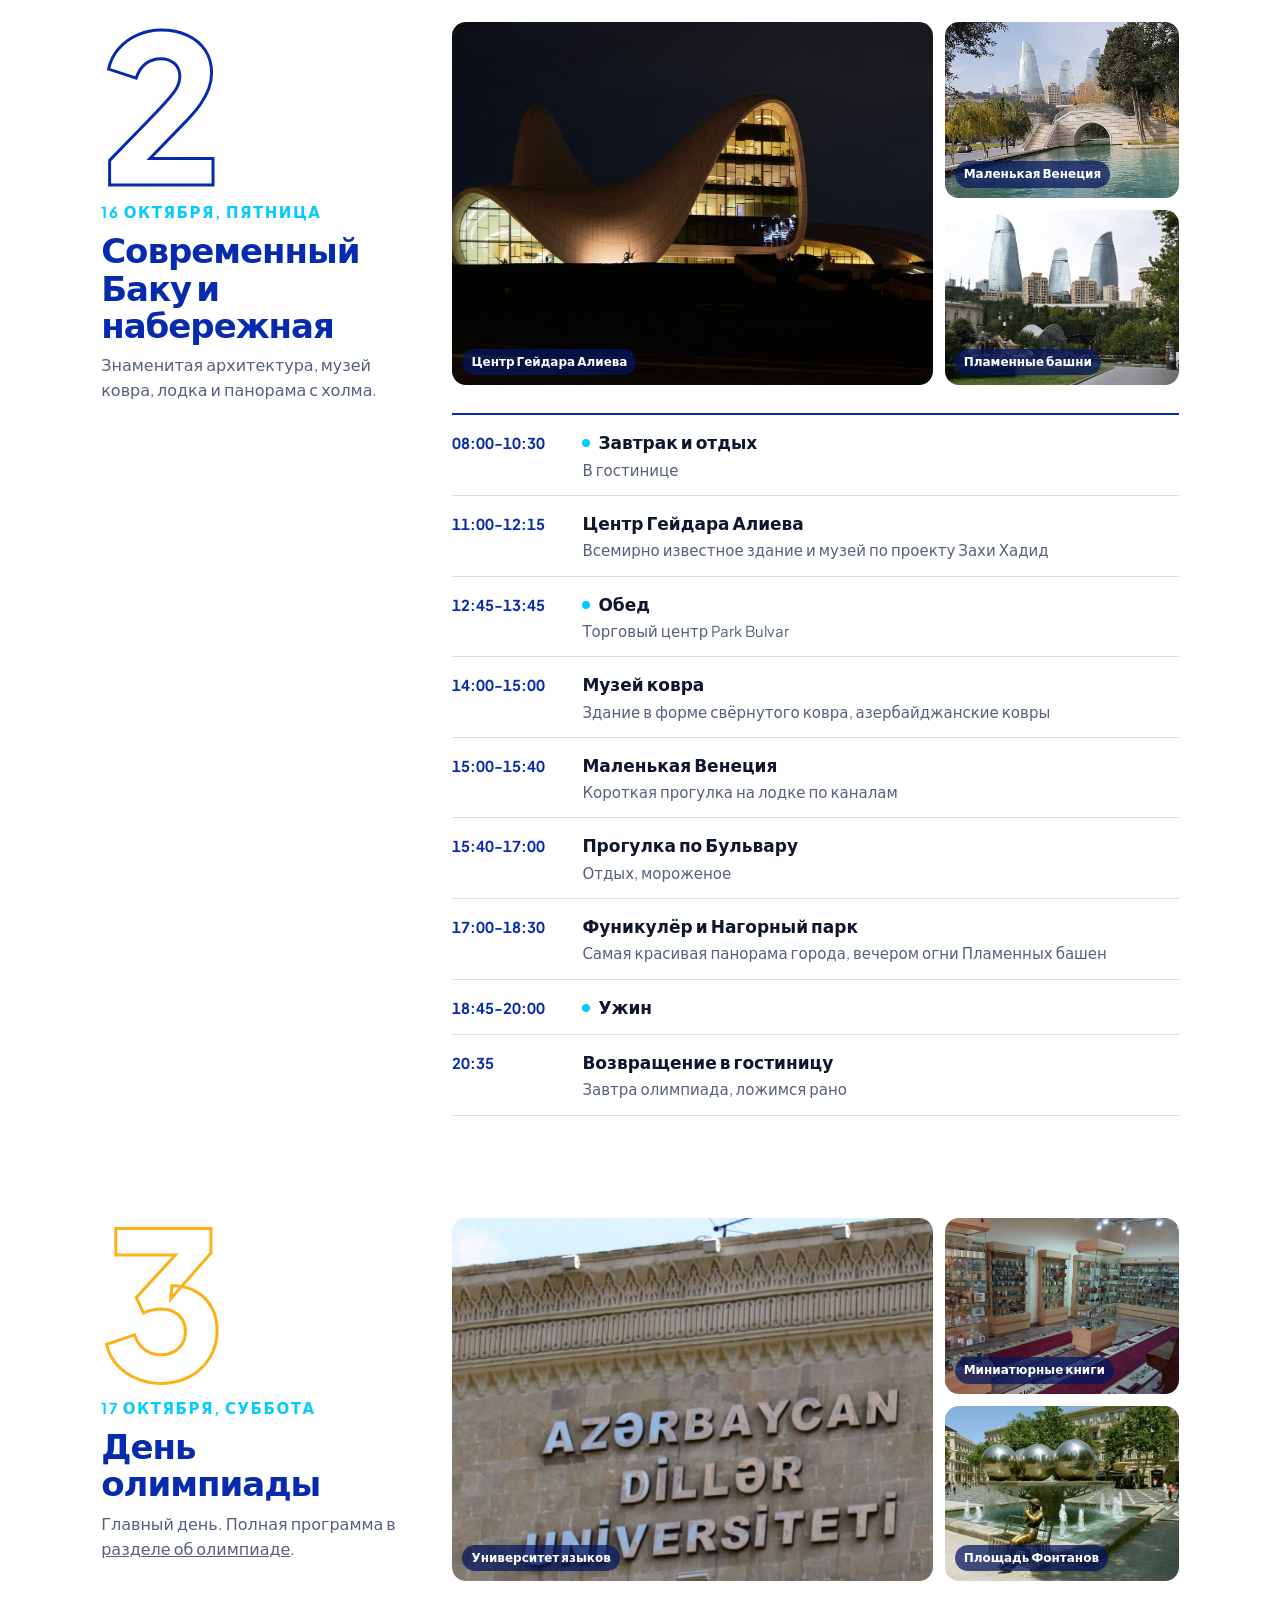
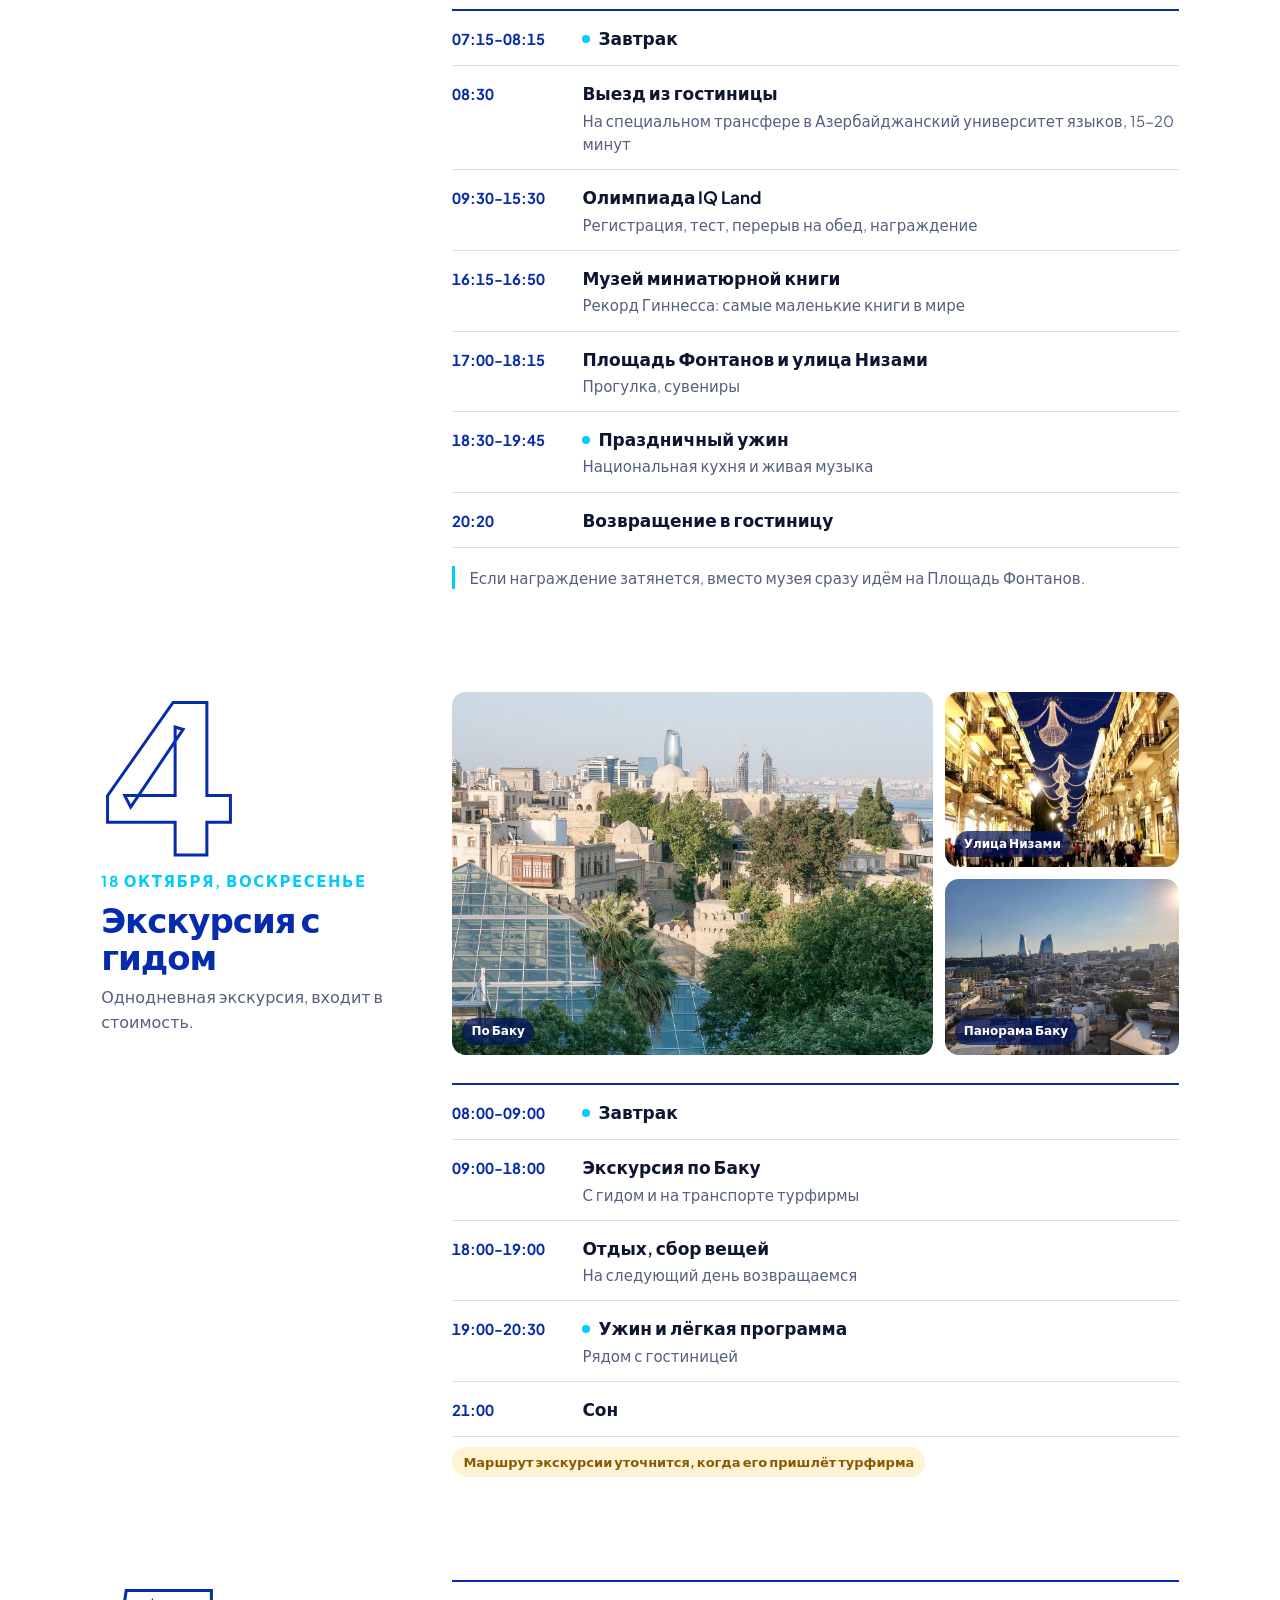
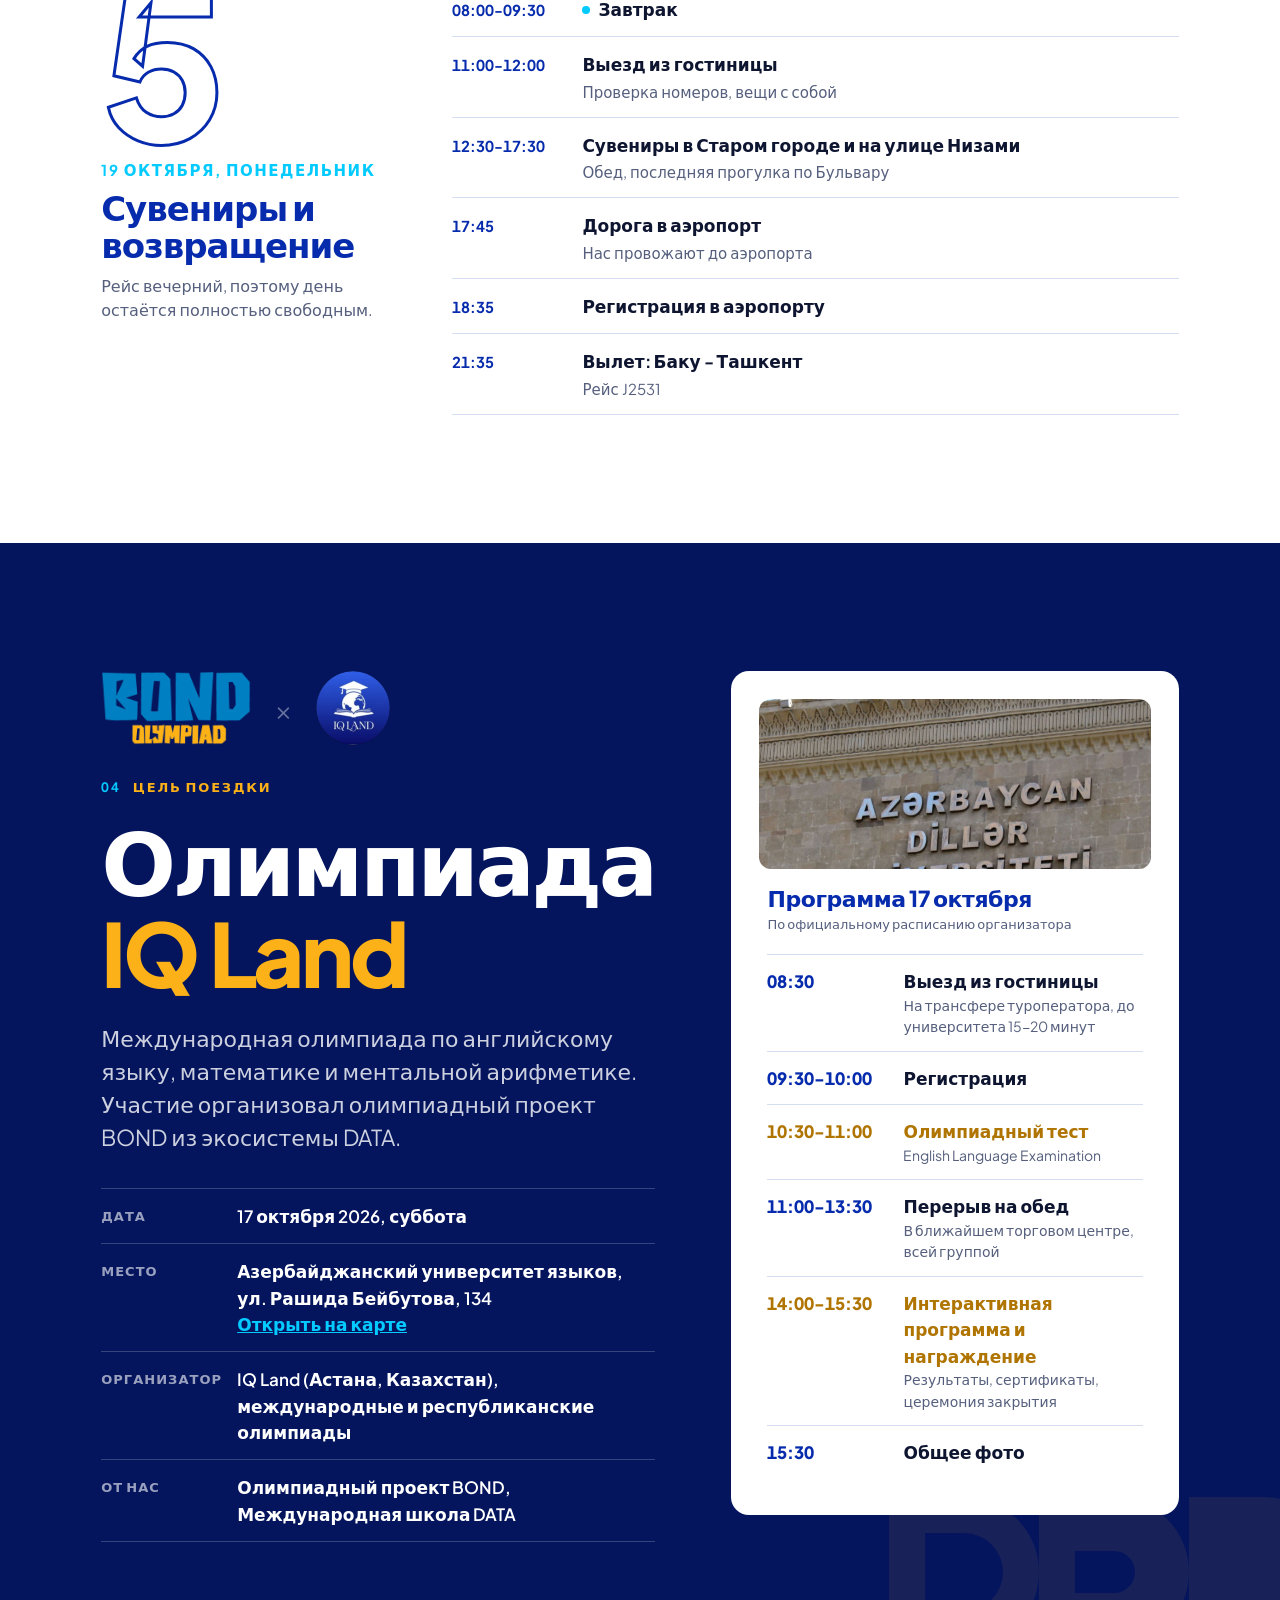
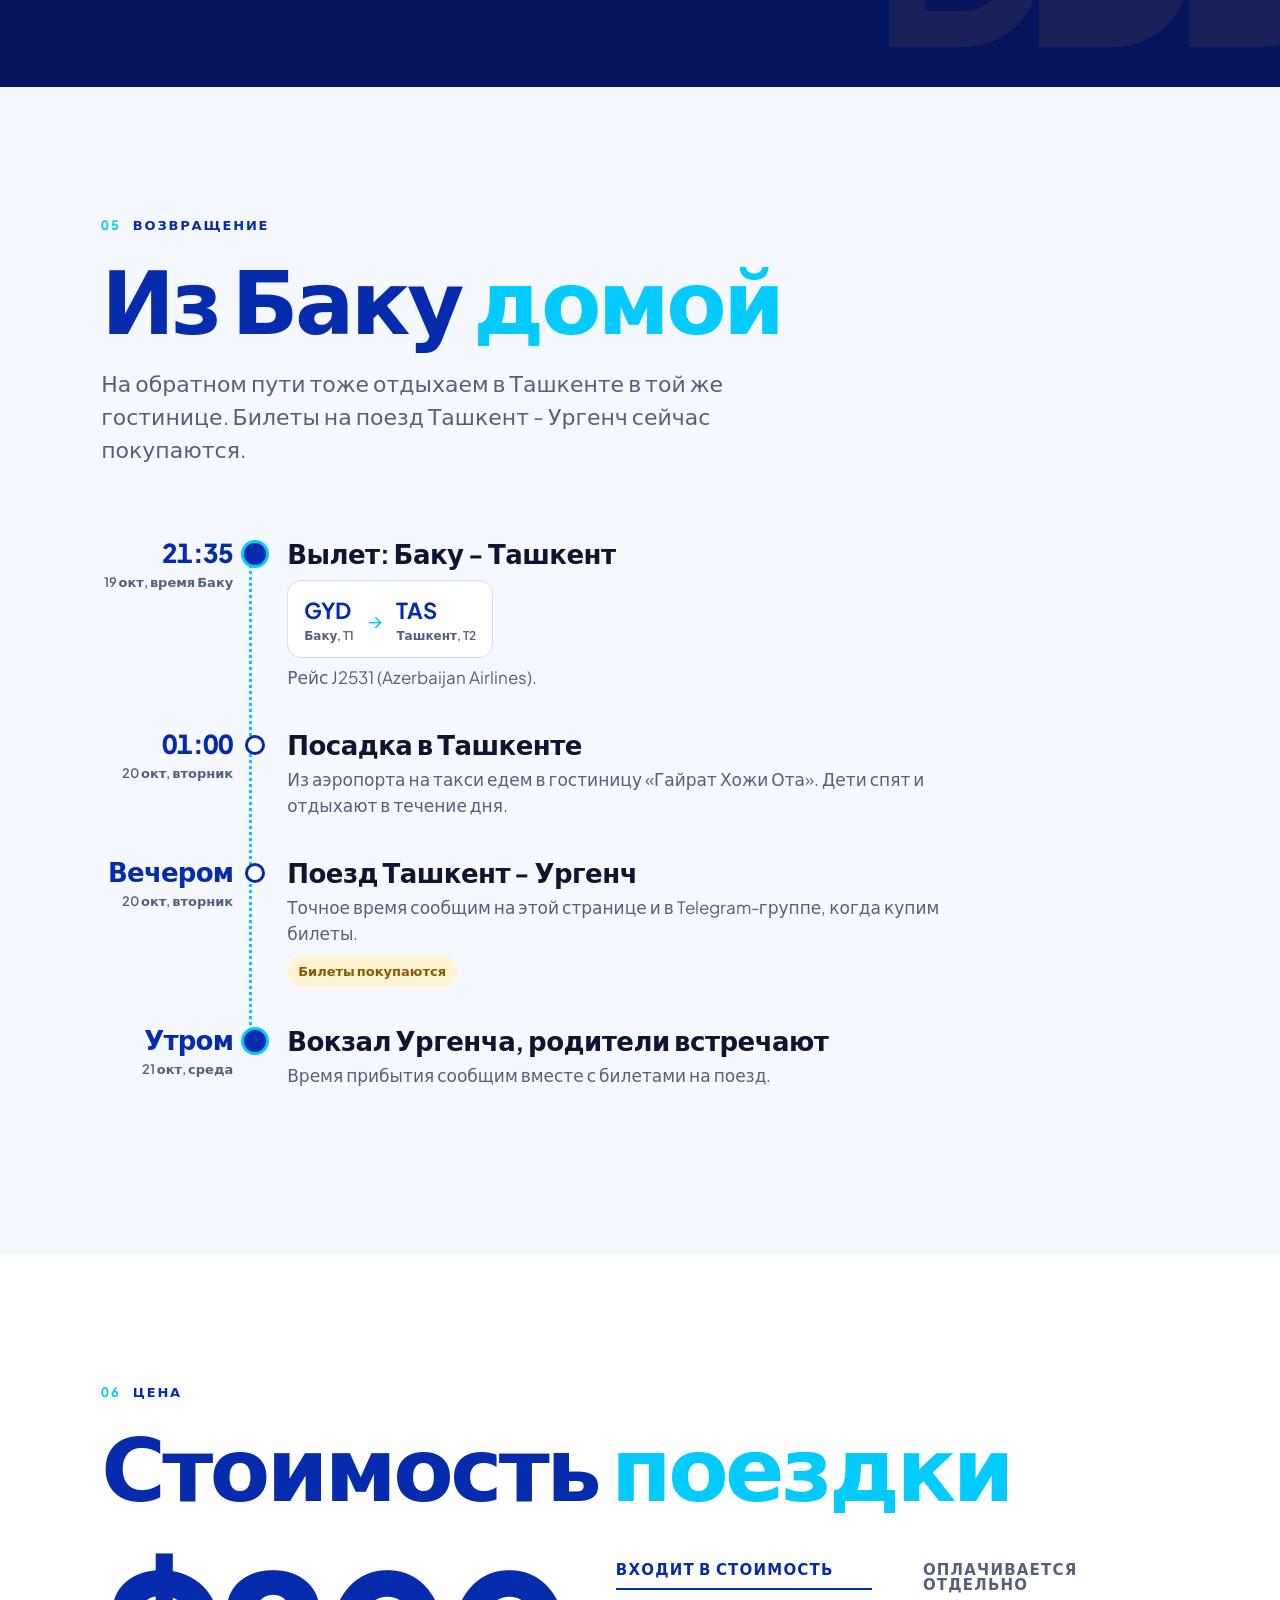
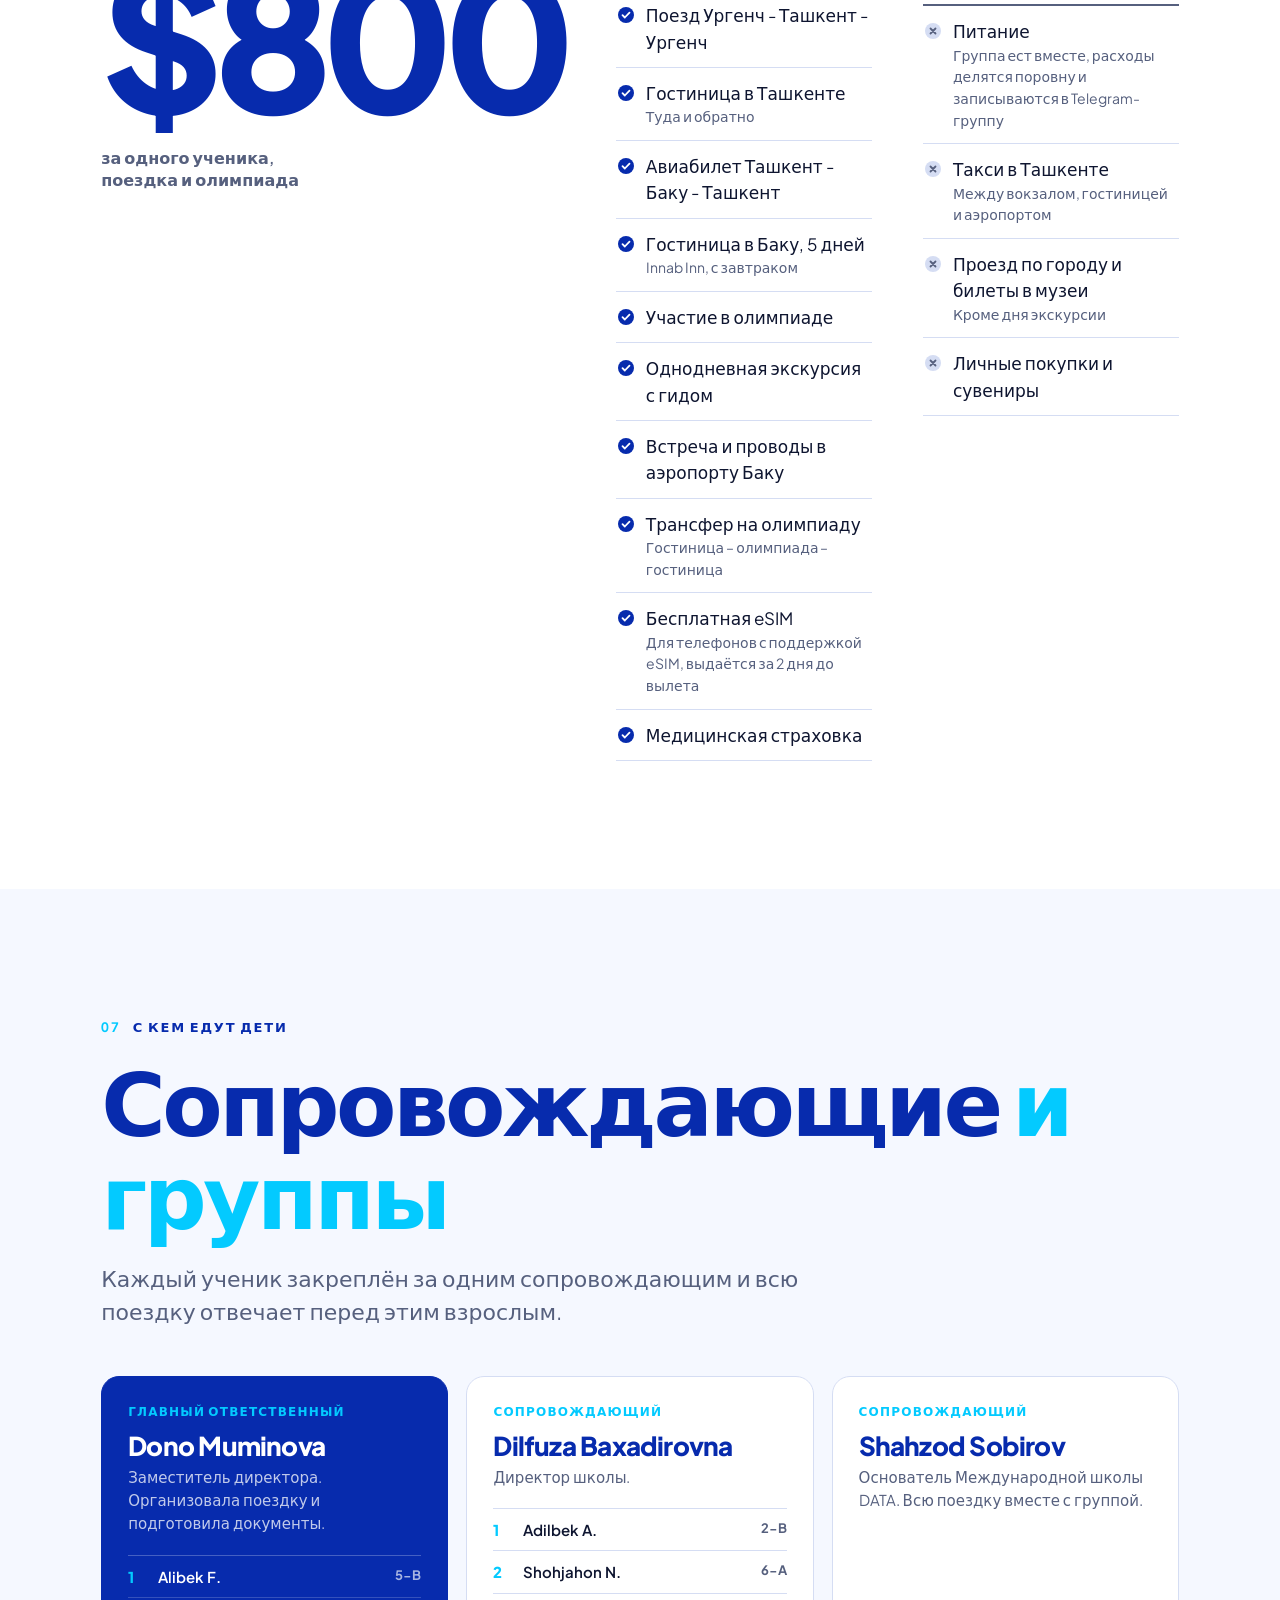
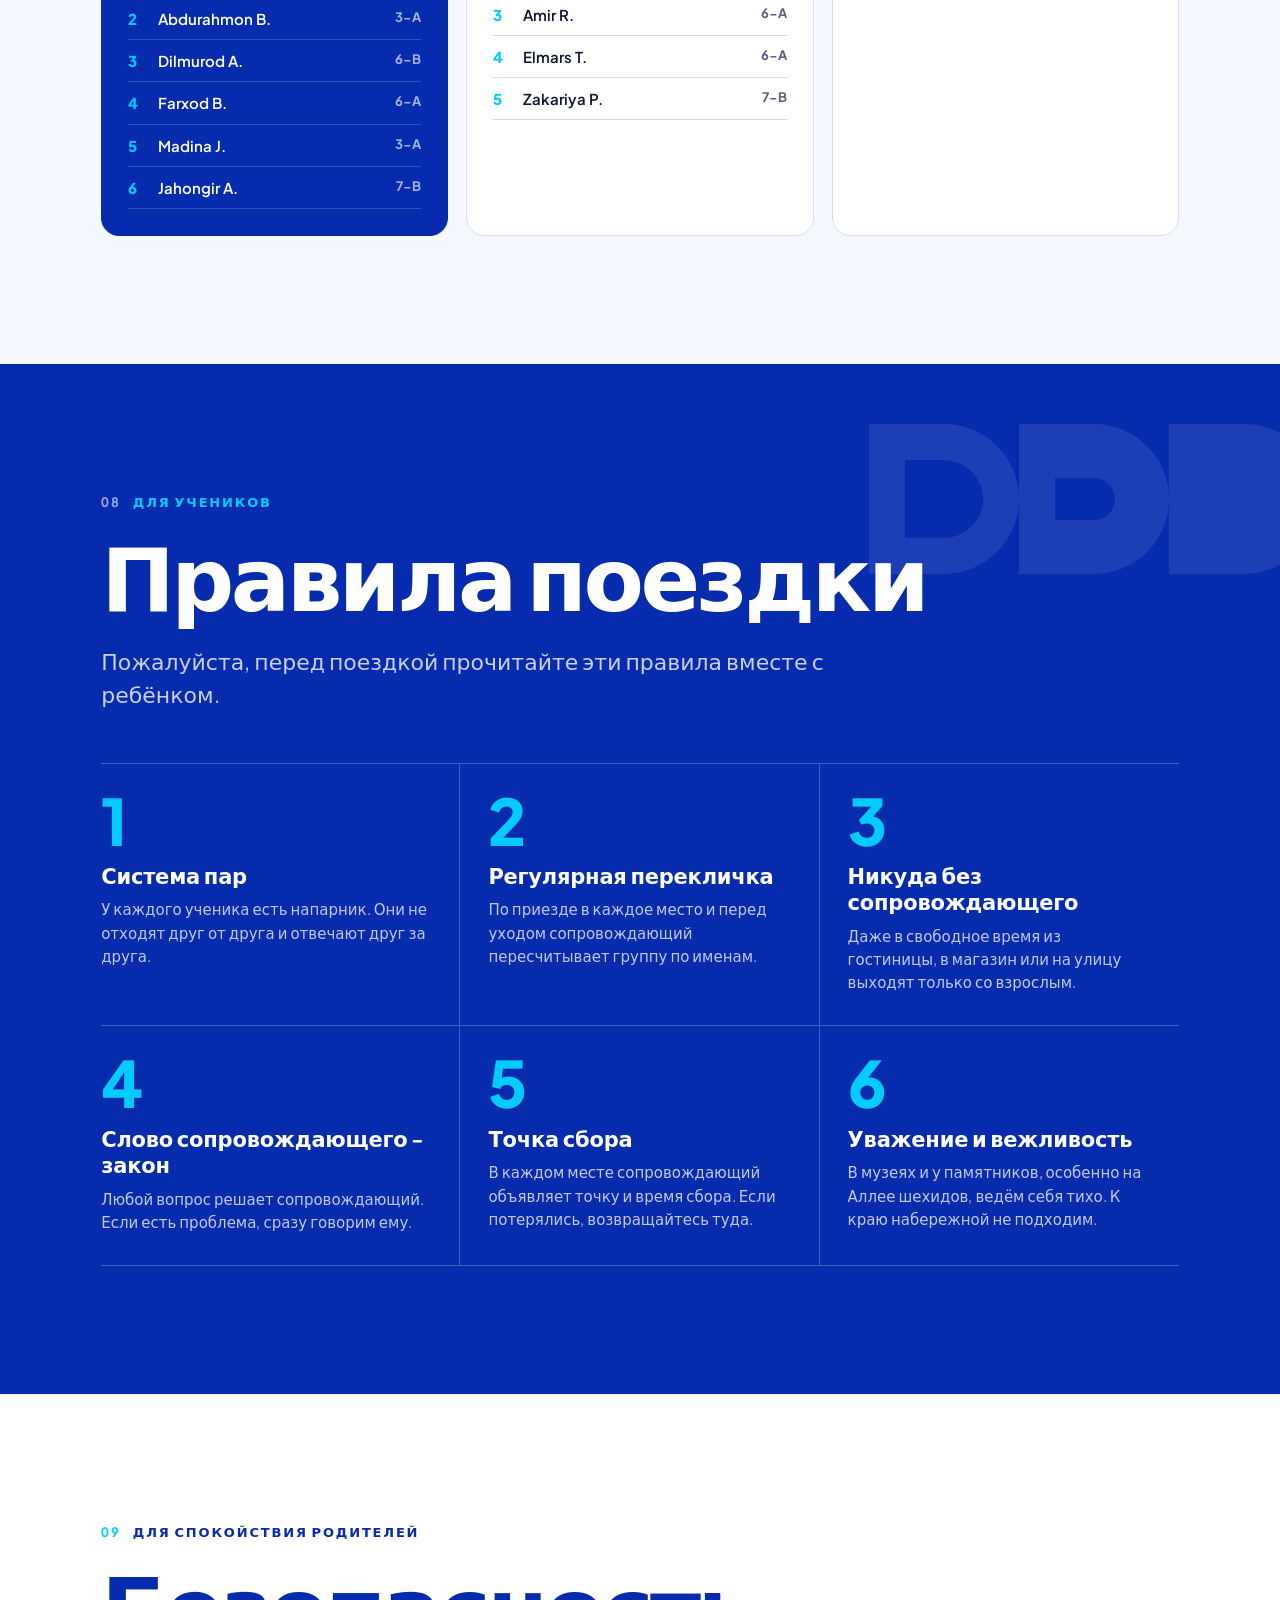
==== commit e1db848c: "Mehmonxona: 2+1 joylashuv jumlasi olib tashlandi Co-Authored-By: Claude Opus 5.5 <noreply@anthropic." ====
--- a/ru.html
+++ b/ru.html
@@ -180,7 +180,7 @@
       <div class="hotel__info">
         <dl>
           <div><dt>Срок</dt><dd>15–19 октября, 4 ночи</dd></div>
-          <div><dt>Размещение</dt><dd>В номере 2 взрослых и 1 ребёнок (2+1). Девочки и мальчики отдельно</dd></div>
+          <div><dt>Размещение</dt><dd>Девочки и мальчики отдельно</dd></div>
           <div><dt>Питание</dt><dd>Завтрак включён, обед и ужин отдельно</dd></div>
           <div><dt>Трансфер</dt><dd>Аэропорт – гостиница – аэропорт и гостиница – олимпиада – гостиница</dd></div>
           <div><dt>Туроператор</dt><dd>Sharq Travel</dd></div>
